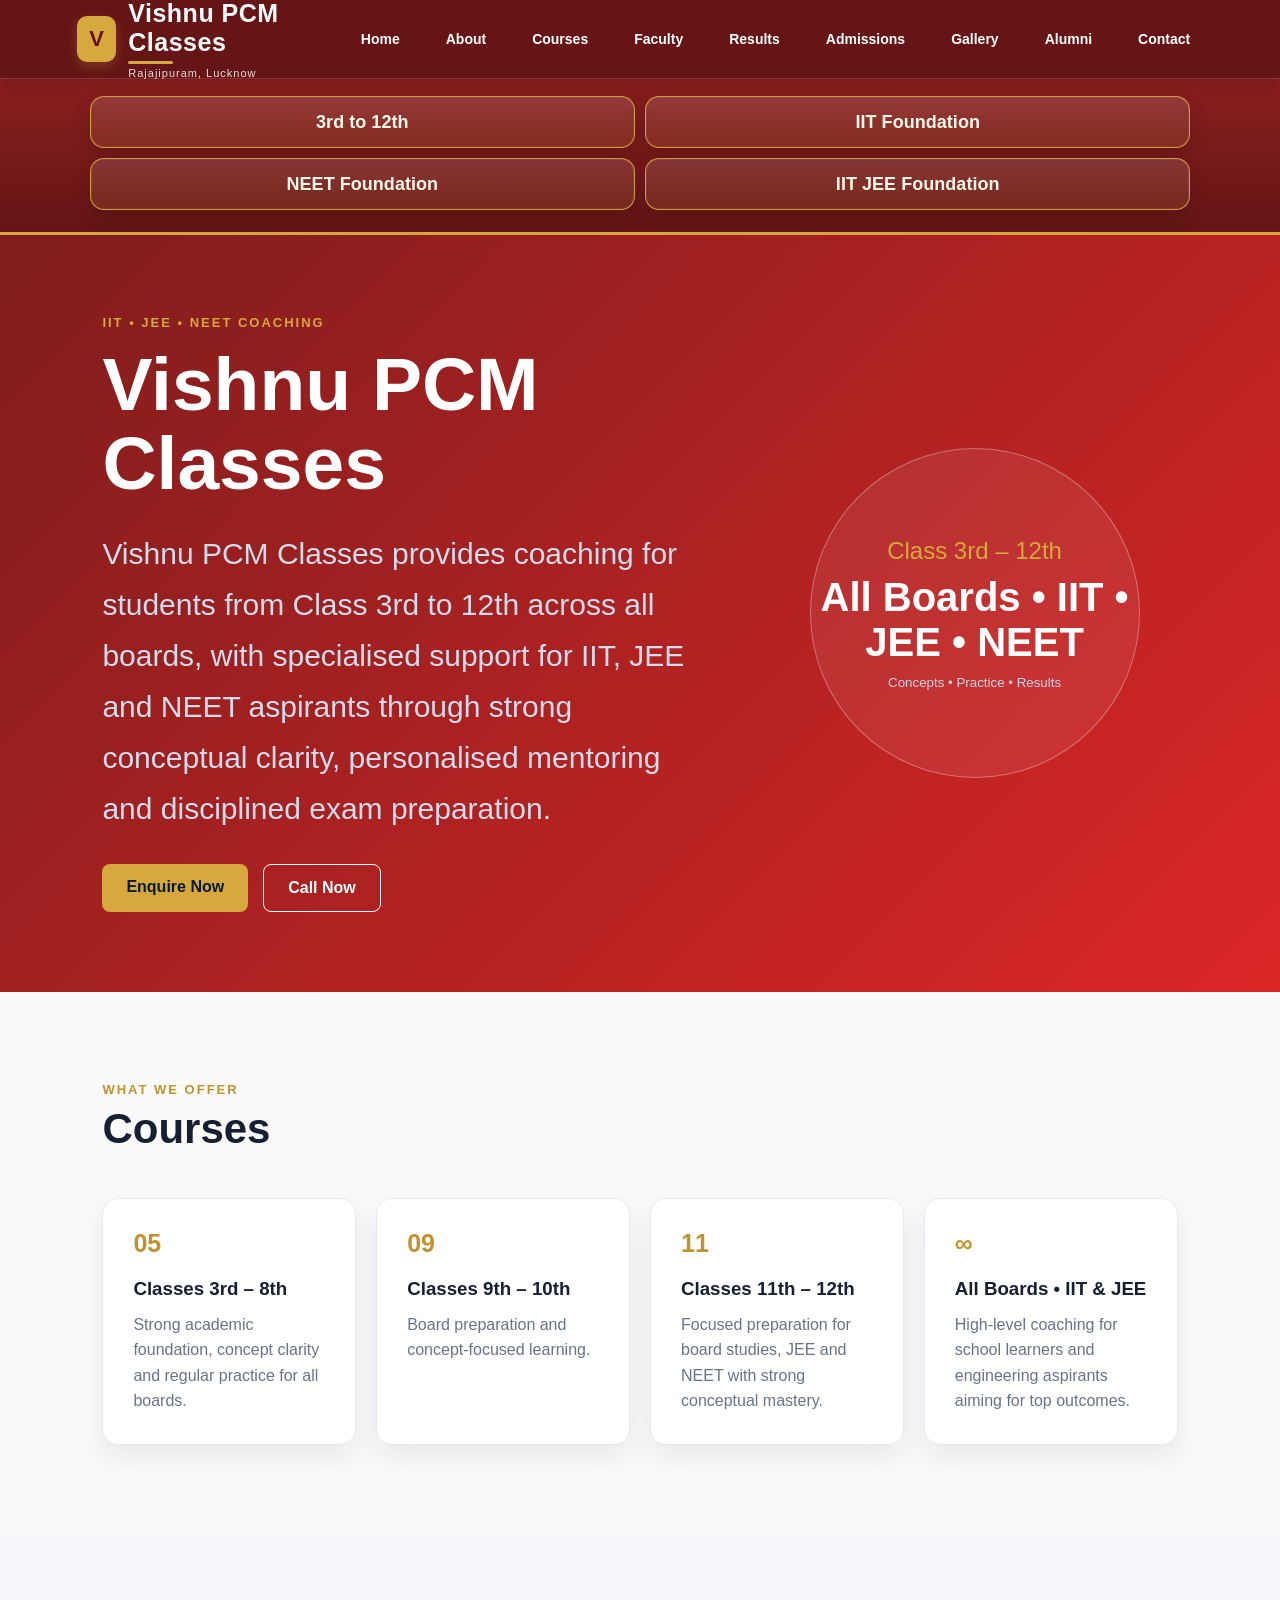
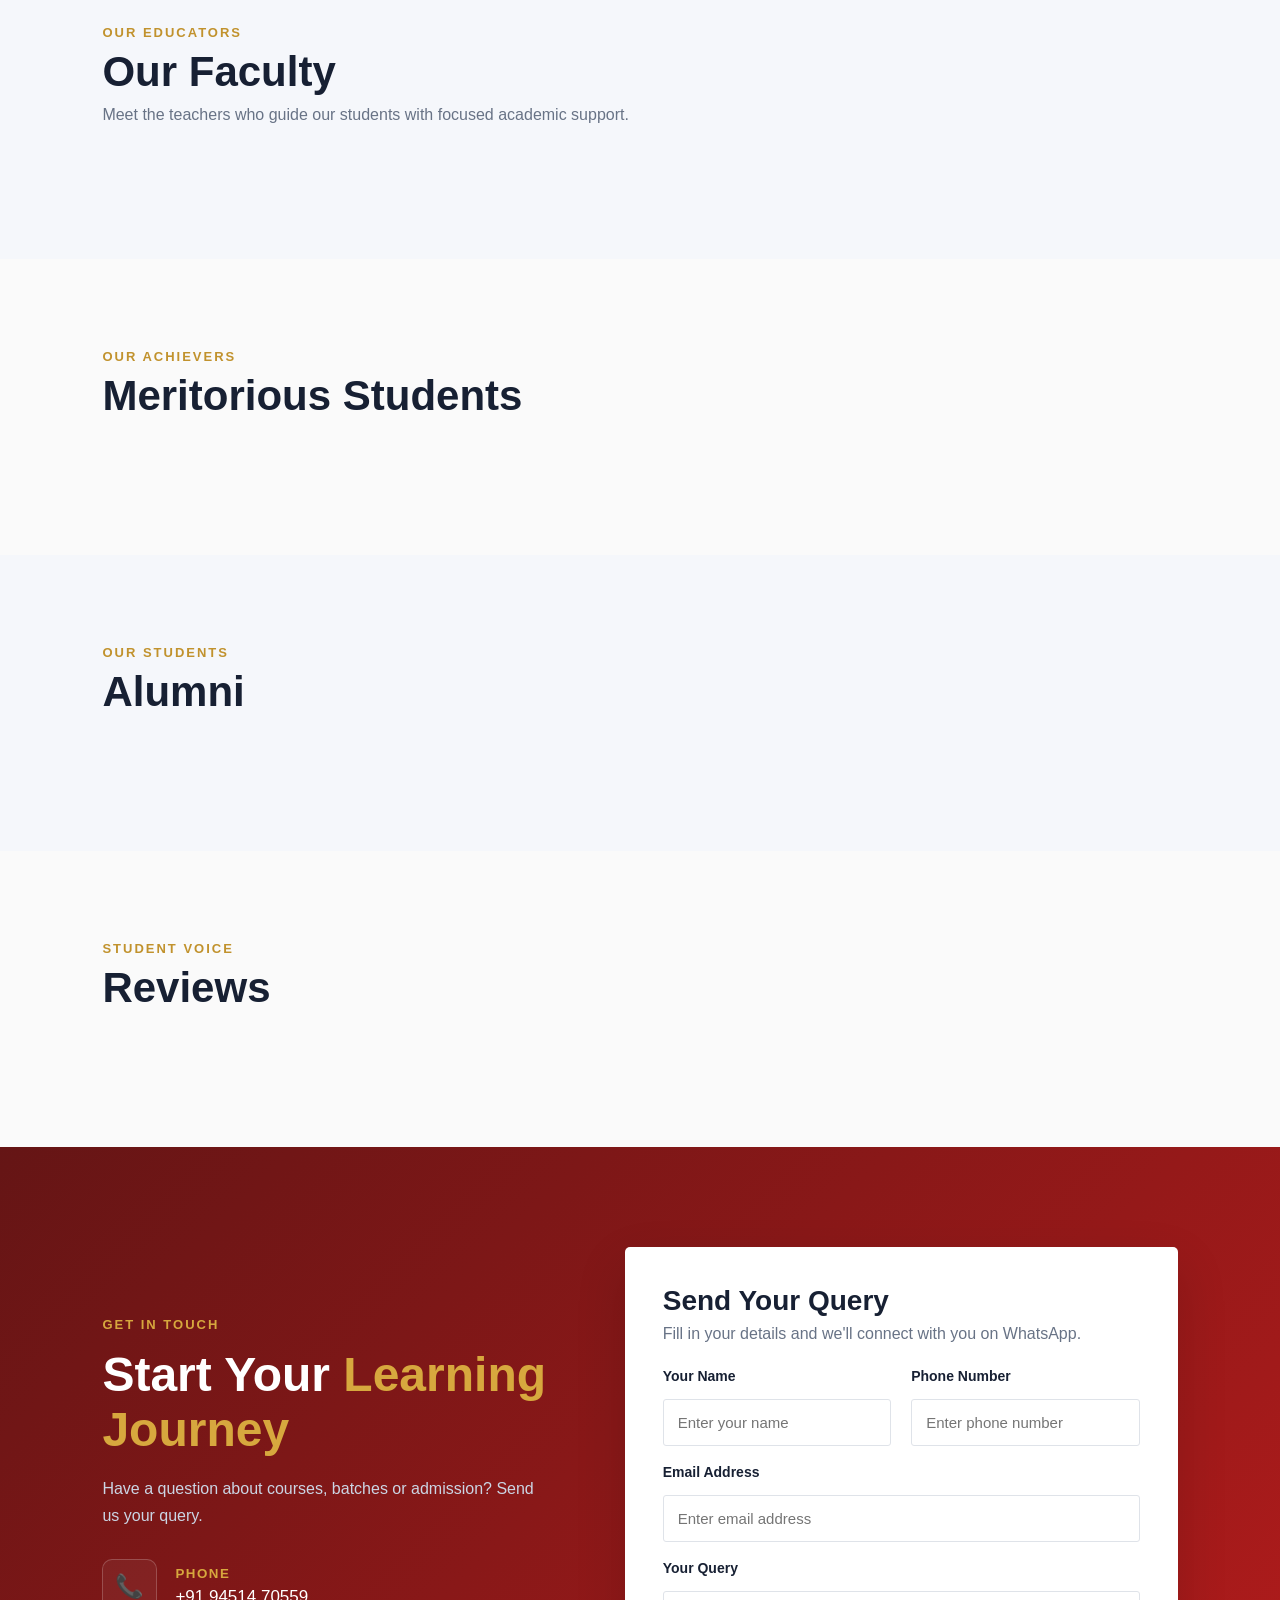
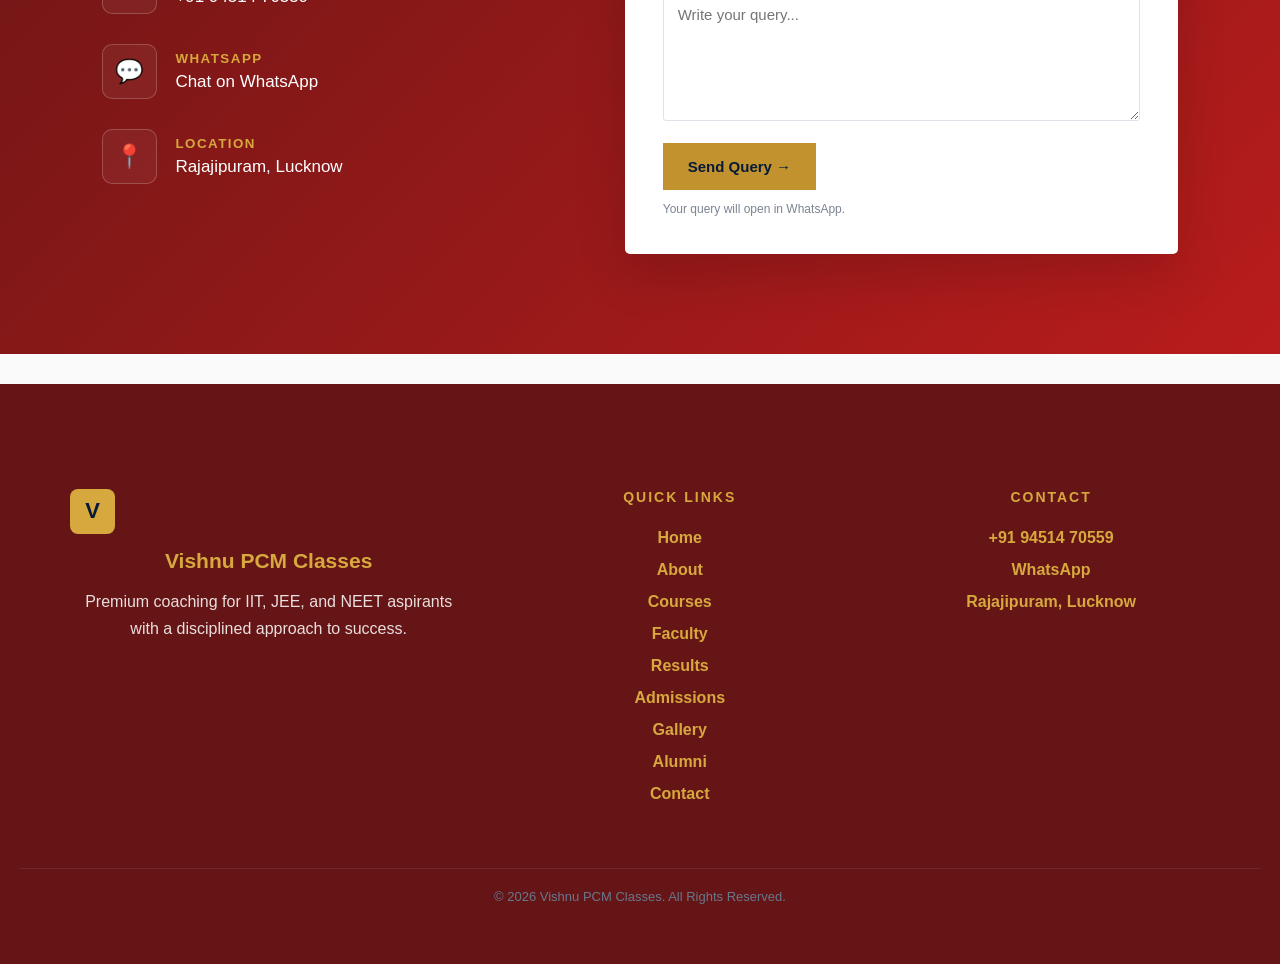
==== index.html @ 811a684f "banner addition" ====
<!DOCTYPE html>
<html lang="en">

<head>

    <meta
        name="google-site-verification"
        content="hUzr0kdokKhBZTKZineCiFDHk847kiMpX3e9d4wVhzk"
    >

    <meta charset="UTF-8">

    <meta
        name="viewport"
        content="width=device-width, initial-scale=1.0"
    >

    <title>
        Vishnu PCM Classes | IIT JEE & NEET Coaching in Rajajipuram, Lucknow
    </title>

    <meta
        name="description"
        content="Vishnu PCM Classes provides expert IIT JEE and NEET coaching in Rajajipuram, Lucknow with focused guidance for Class 11th and 12th students and competitive exam aspirants."
    >

    <meta
        name="keywords"
        content="Vishnu PCM Classes, IIT JEE coaching Lucknow, NEET coaching Rajajipuram, JEE preparation in Lucknow, NEET coaching in Rajajipuram, PCM coaching Lucknow, competitive exam coaching, Class 11 12 coaching"
    >

    <meta
        name="author"
        content="Vishnu PCM Classes"
    >

    <meta
        name="robots"
        content="index, follow"
    >

    <link
        rel="canonical"
        href="https://vishnupcmwebsite.vercel.app/"
    >

    <meta
        property="og:title"
        content="Vishnu PCM Classes | Best Coaching in Rajajipuram"
    >

    <meta
        property="og:description"
        content="Focused IIT JEE and NEET coaching with concept-based learning in Rajajipuram, Lucknow."
    >

    <meta
        property="og:type"
        content="website"
    >

    <meta
        property="og:url"
        content="https://vishnupcmwebsite.vercel.app/"
    >

    <meta
        property="og:site_name"
        content="Vishnu PCM Classes"
    >

    <!-- HOME CSS -->
    <link
        rel="stylesheet"
        href="style.css"
    >

    <!-- COMMON PAGES CSS -->
    <link
        rel="stylesheet"
        href="pages.css"
    >


    <!-- =========================
         SEO STRUCTURED DATA
    ========================== -->

    <script type="application/ld+json">

    {
        "@context": "https://schema.org",
        "@type": "EducationalOrganization",

        "name": "Vishnu PCM Classes",

        "url": "https://vishnupcmwebsite.vercel.app/",

        "telephone": "+91 94514 70559",

        "description": "Vishnu PCM Classes provides expert IIT JEE and NEET coaching in Rajajipuram, Lucknow with strong academic guidance for competitive exam aspirants.",

        "address": {
            "@type": "PostalAddress",
            "addressLocality": "Rajajipuram",
            "addressRegion": "Uttar Pradesh",
            "addressCountry": "IN"
        },

        "areaServed": {
            "@type": "City",
            "name": "Lucknow"
        }
    }

    </script>

</head>


<body>


<!-- ==================================================
     HEADER
================================================== -->

<header class="site-header no-nav-animation">


    <!-- LOGO / BRAND -->

    <a
        href="index.html"
        class="brand"
    >

        <div class="brand-icon">
            V
        </div>


        <div>

            <strong>
                Vishnu PCM Classes
            </strong>

            <small>
                Rajajipuram, Lucknow
            </small>

        </div>

    </a>


    <!-- MOBILE MENU -->

    <button
        class="menu-btn"
        id="menuToggle"
        type="button"
        aria-label="Open menu"
    >
        ☰
    </button>


    <!-- NAVIGATION -->

    <nav id="mainNav">

        <a href="index.html">
            Home
        </a>

        <a href="about.html">
            About
        </a>

        <a href="courses.html">
            Courses
        </a>

        <a href="faculty.html">
            Faculty
        </a>

        <a href="results.html">
            Results
        </a>

        <a href="admissions.html">
            Admissions
        </a>

        <a href="gallery.html">
            Gallery
        </a>

        <a href="alumni.html">
            Alumni
        </a>

        <a href="contact.html">
            Contact
        </a>

    </nav>

</header>


<div class="course-strip" aria-label="Course categories">

    <div class="course-strip-inner">

        <a href="contact.html" style="font-size: 18px;">3rd to 12th</a>
        <a href="contact.html" style="font-size: 18px;">IIT Foundation</a>
        <a href="contact.html" style="font-size: 18px;">NEET Foundation</a>
        <a href="contact.html" style="font-size: 18px;">IIT JEE Foundation</a>

    </div>

</div>


<!-- ==================================================
     HERO
================================================== -->

<section
    id="home"
    class="hero"
>


    <div>


        <p class="eyebrow">
            IIT • JEE • NEET COACHING
        </p>


        <h1>

            Vishnu PCM Classes

        </h1>


        <p
            class="hero-text"
            style="font-size: 30px;"
        >

            Vishnu PCM Classes provides
            coaching for students from Class
            3rd to 12th across all boards,
            with specialised support for IIT,
            JEE and NEET aspirants through
            strong conceptual clarity,
            personalised mentoring and
            disciplined exam preparation.

        </p>


        <div class="hero-buttons">


            <a
                href="#contact"
                class="btn primary"
            >
                Enquire Now
            </a>


            <a
                href="tel:+919451470559"
                class="btn secondary"
            >
                Call Now
            </a>


        </div>


    </div>


    <!-- HERO CARD -->

    <div class="hero-card">

        <div class="hero-card-inner">

            <span>
                Class 3rd – 12th
            </span>

            <strong>
                All Boards • IIT • JEE • NEET
            </strong>

            <small>
                Concepts • Practice • Results
            </small>

        </div>

    </div>


</section>



<!-- ==================================================
     COURSES
================================================== -->

<section
    id="courses"
    class="section"
>


    <div class="section-title">


        <p>
            WHAT WE OFFER
        </p>


        <h2>
            Courses
        </h2>


    </div>


    <div class="course-grid">


        <!-- COURSE 1 -->

        <div class="course-card">


            <span>
                05
            </span>


            <h3>
                Classes 3rd – 8th
            </h3>


            <p>
                Strong academic foundation,
                concept clarity and regular
                practice for all boards.
            </p>


        </div>



        <!-- COURSE 2 -->

        <div class="course-card">


            <span>
                09
            </span>


            <h3>
                Classes 9th – 10th
            </h3>


            <p>
                Board preparation and
                concept-focused learning.
            </p>


        </div>



        <!-- COURSE 3 -->

        <div class="course-card">


            <span>
                11
            </span>


            <h3>
                Classes 11th – 12th
            </h3>


            <p>
                Focused preparation for
                board studies, JEE and NEET
                with strong conceptual mastery.
            </p>


        </div>



        <!-- COURSE 4 -->

        <div class="course-card">


            <span>
                ∞
            </span>


            <h3>
                All Boards • IIT & JEE
            </h3>


            <p>
                High-level coaching for
                school learners and engineering
                aspirants aiming for top outcomes.
            </p>


        </div>


    </div>


</section>



<!-- ==================================================
     FACULTY
================================================== -->

<section
    id="faculty"
    class="section light"
>


    <div class="section-title">


        <p>
            OUR EDUCATORS
        </p>


        <h2>
            Our Faculty
        </h2>


        <p class="section-description">

            Meet the teachers who guide our students
            with focused academic support.

        </p>


    </div>


    <!-- Dynamic faculty data -->

    <div
        id="facultyGrid"
        class="faculty-grid"
    ></div>


</section>



<!-- ==================================================
     TOPPERS
================================================== -->

<section
    id="toppers"
    class="section"
>


    <div class="section-title">


        <p>
            OUR ACHIEVERS
        </p>


        <h2>
            Meritorious Students
        </h2>


    </div>


    <!-- Dynamic topper data -->

    <div
        id="toppersGrid"
        class="people-grid"
    ></div>


</section>



<!-- ==================================================
     ALUMNI
================================================== -->

<section
    id="alumni"
    class="section light"
>


    <div class="section-title">


        <p>
            OUR STUDENTS
        </p>


        <h2>
            Alumni
        </h2>


    </div>


    <!-- Dynamic alumni data -->

    <div
        id="alumniGrid"
        class="people-grid"
    ></div>


</section>



<!-- ==================================================
     REVIEWS
================================================== -->

<section
    id="reviews"
    class="section"
>


    <div class="section-title">


        <p>
            STUDENT VOICE
        </p>


        <h2>
            Reviews
        </h2>


    </div>


    <!-- Dynamic reviews -->

    <div
        id="reviewsGrid"
        class="review-grid"
    ></div>


</section>



<!-- ==================================================
     GET IN TOUCH
================================================== -->

<section
    id="contact"
    class="contact-section"
>


    <div class="contact-container">


        <!-- LEFT SIDE -->

        <div class="contact-info">


            <div class="contact-heading">


                <p class="eyebrow">
                    GET IN TOUCH
                </p>


                <h2>

                    Start Your

                    <span>
                        Learning Journey
                    </span>

                </h2>


                <p>

                    Have a question about courses,
                    batches or admission?
                    Send us your query.

                </p>


            </div>



            <!-- PHONE -->

            <div class="contact-item">


                <div class="contact-icon">
                    📞
                </div>


                <div>


                    <small>
                        PHONE
                    </small>


                    <a
                        href="tel:+919451470559"
                    >
                        +91 94514 70559
                    </a>


                </div>


            </div>



            <!-- WHATSAPP -->

            <div class="contact-item">


                <div class="contact-icon">
                    💬
                </div>


                <div>


                    <small>
                        WHATSAPP
                    </small>


                    <a
                        href="https://wa.me/919451470559"
                    >
                        Chat on WhatsApp
                    </a>


                </div>


            </div>



            <!-- LOCATION -->

            <div class="contact-item">


                <div class="contact-icon">
                    📍
                </div>


                <div>


                    <small>
                        LOCATION
                    </small>


                    <a
                        href="https://maps.app.goo.gl/oK54dmetifwijQR67?g_st=aw"
                    >
                        Rajajipuram, Lucknow
                    </a>


                </div>


            </div>


        </div>



        <!-- RIGHT SIDE -->

        <div class="query-box">


            <h3>
                Send Your Query
            </h3>


            <p>

                Fill in your details and
                we'll connect with you on WhatsApp.

            </p>


            <form
                id="queryForm"
            >


                <div class="form-row">


                    <!-- NAME -->

                    <div>


                        <label>
                            Your Name
                        </label>


                        <input
                            id="queryName"
                            type="text"
                            placeholder="Enter your name"
                            required
                        >


                    </div>



                    <!-- PHONE -->

                    <div>


                        <label>
                            Phone Number
                        </label>


                        <input
                            id="queryPhone"
                            type="tel"
                            placeholder="Enter phone number"
                            required
                        >


                    </div>


                </div>



                <!-- EMAIL -->

                <label>
                    Email Address
                </label>


                <input
                    id="queryEmail"
                    type="email"
                    placeholder="Enter email address"
                >



                <!-- QUERY -->

                <label>
                    Your Query
                </label>


                <textarea
                    id="queryMessage"
                    placeholder="Write your query..."
                    required
                ></textarea>



                <!-- SUBMIT -->

                <button
                    type="submit"
                    class="send-query"
                >

                    Send Query →

                </button>


                <small class="form-note">

                    Your query will open in WhatsApp.

                </small>


            </form>


        </div>


    </div>


</section>



<!-- ==================================================
     FOOTER
================================================== -->

<footer class="site-footer">


    <div class="footer-grid">


        <!-- FOOTER BRAND -->

        <div class="footer-brand">


            <div class="footer-logo">
                V
            </div>


            <h3>
                Vishnu PCM Classes
            </h3>


            <p>

                Premium coaching for IIT, JEE,
                and NEET aspirants with a
                disciplined approach to success.

            </p>


        </div>



        <!-- QUICK LINKS -->

        <div class="footer-links">


            <h4>
                QUICK LINKS
            </h4>


            <a href="index.html">
                Home
            </a>


            <a href="about.html">
                About
            </a>


            <a href="courses.html">
                Courses
            </a>


            <a href="faculty.html">
                Faculty
            </a>


            <a href="results.html">
                Results
            </a>


            <a href="admissions.html">
                Admissions
            </a>


            <a href="gallery.html">
                Gallery
            </a>


            <a href="alumni.html">
                Alumni
            </a>


            <a href="contact.html">
                Contact
            </a>


        </div>



        <!-- CONTACT -->

        <div class="footer-contact">


            <h4>
                CONTACT
            </h4>


            <a
                href="tel:+919451470559"
            >
                +91 94514 70559
            </a>


            <a
                href="https://wa.me/919451470559"
            >
                WhatsApp
            </a>


            <a
                href="https://maps.app.goo.gl/oK54dmetifwijQR67?g_st=aw"
            >
                Rajajipuram, Lucknow
            </a>


        </div>


    </div>



    <!-- FOOTER BOTTOM -->

    <div class="footer-bottom">

        © 2026 Vishnu PCM Classes.
        All Rights Reserved.

    </div>


</footer>



<!-- ==================================================
     MAIN JAVASCRIPT
================================================== -->

<script src="script.js"></script>



<!-- ==================================================
     MOBILE MENU
================================================== -->

<script>

    const menuToggle =
        document.getElementById("menuToggle");

    const mainNav =
        document.getElementById("mainNav");

    const siteHeader =
        document.querySelector(".site-header");


    if (menuToggle && mainNav && siteHeader) {

        const setMenuState = function (isOpen) {
            mainNav.classList.toggle("open", isOpen);
            mainNav.classList.toggle("active", isOpen);
            siteHeader.classList.toggle("mobile-open", isOpen);
            menuToggle.setAttribute("aria-expanded", String(isOpen));
            menuToggle.setAttribute("aria-label", isOpen ? "Close menu" : "Open menu");
        };

        menuToggle.onclick = function (event) {
            event.preventDefault();
            event.stopPropagation();
            setMenuState(!mainNav.classList.contains("open"));
        };

        document.addEventListener("click", function (event) {
            if (event.target && !siteHeader.contains(event.target)) {
                setMenuState(false);
            }
        });

        mainNav
            .querySelectorAll("a")
            .forEach(function (link) {

                link.onclick = function () {
                    setMenuState(false);
                };

            });

    }

</script>


</body>

</html>
---- style.css ----
* {
    margin: 0;
    padding: 0;
    box-sizing: border-box;
}


html {
    scroll-behavior: smooth;
}


body {
    font-family: Arial, sans-serif;
    color: #172033;
    background: #ffffff;
}


@keyframes rise-in {

    from {
        opacity: 0;
        transform: translateY(24px);
    }

    to {
        opacity: 1;
        transform: translateY(0);
    }

}


@keyframes drop-in {

    from {
        opacity: 0;
        transform: translateY(-18px);
    }

    to {
        opacity: 1;
        transform: translateY(0);
    }

}


.reveal-on-scroll {

    opacity: 0;

    transition:
        opacity .7s ease,
        transform .7s cubic-bezier(.22, 1, .36, 1);

}


.reveal-on-scroll.fade-in {

    transform: translateY(18px);

}


.reveal-on-scroll.slide-in {

    transform: translateX(-34px);

}


.reveal-on-scroll.is-visible {

    opacity: 1;
    transform: translate(0);

}


header {

    animation: drop-in .7s ease both;

}

.site-header.no-nav-animation {

    animation: none;

}

.site-header.no-nav-animation nav a {

    transition: none !important;

}


.hero-content,
.hero-card,
.section-title,
.contact-container,
.footer-grid {

    animation: rise-in .8s cubic-bezier(.22, 1, .36, 1) both;

}


.hero-card {

    animation-delay: .18s;

}


.course-card,
.faculty-card,
.person-card,
.review-card {

    transition:
        opacity .7s ease,
        transform .3s ease,
        box-shadow .3s ease;

}


.course-card {

    border: 1px solid rgba(215, 168, 62, 0.22);

    background: linear-gradient(180deg, rgba(255, 255, 255, 0.05), rgba(215, 168, 62, 0.06));

    box-shadow: 0 12px 28px rgba(17, 24, 39, 0.08);

}


.course-card:hover {

    transform: translateY(-8px);
    box-shadow: 0 18px 34px rgba(17, 24, 39, 0.12);
    border-color: rgba(215, 168, 62, 0.7);

}


.person-card:hover,
.review-card:hover {

    transform: translateY(-6px);
    box-shadow: 0 15px 35px rgba(0,0,0,.09);

}


@media (prefers-reduced-motion: reduce) {

    *,
    *::before,
    *::after {
        animation-duration: .01ms !important;
        animation-iteration-count: 1 !important;
        transition-duration: .01ms !important;
    }

    .reveal-on-scroll {
        opacity: 1;
        transform: none;
    }

}


a {
    text-decoration: none;
    color: inherit;
}


/* =====================================
   HEADER
===================================== */

header {

    height: 78px;

    padding: 0 7%;

    display: flex;

    align-items: center;

    justify-content: space-between;

    background: #651515;

    color: white;

    position: sticky;

    top: 0;

    z-index: 100;

}


.course-strip {

    background: linear-gradient(180deg, #8a1f1f 0%, #651515 100%);

    padding: 18px 7% 22px;

    border-bottom: 3px solid #d7a83e;

    box-shadow: inset 0 1px 0 rgba(255, 255, 255, 0.12);

}


.course-strip-inner {

    max-width: 1360px;

    margin: 0 auto;

    display: grid;

    grid-template-columns: repeat(2, minmax(130px, 1fr));

    gap: 10px;

    align-items: center;

}


.course-strip-inner a {

    display: inline-flex;
    align-items: center;
    justify-content: center;
    min-height: 52px;
    background: linear-gradient(180deg, rgba(255,255,255,0.12), rgba(215,168,62,0.12));
    color: #fff8ea;
    border: 1px solid rgba(215, 168, 62, 0.9);
    border-radius: 14px;
    padding: 8px 10px;
    font-weight: 800;
    font-size: 11px;
    letter-spacing: 0.04px;
    box-shadow: 0 8px 20px rgba(0, 0, 0, 0.14), inset 0 0 0 1px rgba(255,255,255,0.07);
    transition: transform .2s ease, box-shadow .2s ease, border-color .2s ease;
    cursor: pointer;
    text-align: center;
    white-space: nowrap;

}


.course-strip-inner a:hover {

    transform: translateY(-2px);
    box-shadow: 0 12px 24px rgba(0, 0, 0, 0.18);
    border-color: #f5d77b;

}


.logo {

    display: flex;

    align-items: center;

    gap: 12px;

}


.logo > span {

    width: 45px;

    height: 45px;

    display: flex;

    align-items: center;

    justify-content: center;

    border-radius: 10px;

    background: #d7a83e;

    color: #071a38;

    font-size: 22px;

    font-weight: bold;

}


.logo strong {

    display: block;

}


.logo small {

    color: #b9c6d8;

}


nav {

    display: flex;

    gap: 24px;

}


nav a {

    color: white;

    font-size: 14px;

}


nav a:hover {

    color: #d7a83e;

}


/* =====================================
   HERO
===================================== */

.hero {

    min-height: 650px;

    padding: 80px 8%;

    display: grid;

    grid-template-columns: 1.2fr .8fr;

    gap: 60px;

    align-items: center;

    background:
        linear-gradient(
            135deg,
            #7f1d1d,
            #dc2626
        );

    color: white;

}


.eyebrow {

    color: #d7a83e;

    font-weight: bold;

    letter-spacing: 2px;

    font-size: 13px;

    margin-bottom: 15px;

}


.hero h1 {

    font-size: clamp(
        42px,
        6vw,
        75px
    );

    line-height: 1.05;

    margin-bottom: 25px;

}


.hero-text {

    max-width: 600px;

    color: #d3dceb;

    font-size: clamp(20px, 2.2vw, 32px);

    line-height: 1.7;

}


.hero-buttons {

    display: flex;

    gap: 15px;

    margin-top: 30px;

}


.btn {

    padding: 14px 24px;

    border-radius: 8px;

    font-weight: bold;

}


.btn.primary {

    background: #d7a83e;

    color: #071a38;

}


.btn.secondary {

    border: 1px solid white;

    color: white;

}


.hero-card {

    display: flex;

    align-items: center;

    justify-content: center;

}


.hero-card-inner {

    width: 330px;

    height: 330px;

    border-radius: 50%;

    border: 1px solid
        rgba(255,255,255,.3);

    display: flex;

    flex-direction: column;

    align-items: center;

    justify-content: center;

    text-align: center;

    background:
        rgba(255,255,255,.07);

}


.hero-card-inner span {

    color: #d7a83e;

    font-size: 24px;

}


.hero-card-inner strong {

    font-size: 40px;

    margin: 10px 0;

}


.hero-card-inner small {

    color: #cbd5e4;

}


/* =====================================
   SECTIONS
===================================== */

.section {

    padding: 90px 8%;

}


.section.light {

    background: #f5f7fb;

}


.section-title {

    margin-bottom: 45px;

}


.section-title > p:first-child {

    color: #c1922d;

    letter-spacing: 2px;

    font-weight: bold;

    font-size: 13px;

}


.section-title h2 {

    font-size: 42px;

    margin-top: 8px;

}


.section-description {

    color: #687386;

    margin-top: 10px;

    font-size: 16px;

}


/* =====================================
   COURSES
===================================== */

.course-grid {

    display: grid;

    grid-template-columns:
        repeat(4, 1fr);

    gap: 20px;

}


.course-card {

    padding: 30px;

    border-radius: 16px;

    background: white;

    border: 1px solid #e7eaf0;

    transition: .3s;

}


.course-card:hover {

    transform: translateY(-7px);

    box-shadow:
        0 15px 35px
        rgba(0,0,0,.08);

}


.course-card span {

    color: #c1922d;

    font-weight: bold;

    font-size: 25px;

}


.course-card h3 {

    margin: 20px 0 12px;

}


.course-card p {

    color: #687386;

    line-height: 1.6;

}


/* =====================================
   FACULTY
===================================== */

.faculty-grid {

    display: grid;

    grid-template-columns:
        repeat(3, 1fr);

    gap: 25px;

}


.faculty-card {

    background: white;

    border-radius: 18px;

    overflow: hidden;

    border: 1px solid #e5e8ee;

    box-shadow:
        0 8px 30px
        rgba(0,0,0,.06);

    transition: .3s;

}


.faculty-card:hover {

    transform: translateY(-8px);

    box-shadow:
        0 18px 40px
        rgba(0,0,0,.10);

}


.faculty-photo {

    height: 300px;

    background:
        linear-gradient(
            135deg,
            #071a38,
            #173d70
        );

    display: flex;

    align-items: center;

    justify-content: center;

}


.faculty-photo img {

    width: 100%;

    height: 100%;

    object-fit: cover;

}


.faculty-placeholder {

    font-size: 80px;

}


.faculty-info {

    padding: 25px;

}


.faculty-subject {

    display: inline-block;

    padding: 6px 12px;

    border-radius: 20px;

    background: #f4e8c9;

    color: #9b7121;

    font-size: 12px;

    font-weight: bold;

    text-transform: uppercase;

    letter-spacing: .5px;

}


.faculty-info h3 {

    margin: 14px 0 10px;

    font-size: 23px;

}


.faculty-info p {

    color: #687386;

    line-height: 1.7;

}


.faculty-empty {

    background: white;

    padding: 40px;

    border-radius: 15px;

    text-align: center;

    color: #687386;

}


/* =====================================
   TOPPERS / ALUMNI
===================================== */

.people-grid {

    display: grid;

    grid-template-columns:
        repeat(3, 1fr);

    gap: 25px;

}


.person-card {

    background: white;

    border-radius: 18px;

    overflow: hidden;

    box-shadow:
        0 8px 30px
        rgba(0,0,0,.07);

}


.person-card img {

    width: 100%;

    height: 300px;

    object-fit: cover;

}


.person-info {

    padding: 25px;

}


.person-info .tag {

    color: #c1922d;

    font-size: 12px;

    font-weight: bold;

    text-transform: uppercase;

}


.person-info h3 {

    margin: 8px 0;

}


.person-info p {

    color: #687386;

    line-height: 1.6;

    margin-top: 8px;

}


/* =====================================
   REVIEWS
===================================== */

.review-grid {

    display: grid;

    grid-template-columns:
        repeat(3, 1fr);

    gap: 20px;

}


.review-card {

    padding: 30px;

    background: white;

    border-radius: 16px;

    box-shadow:
        0 7px 25px
        rgba(0,0,0,.06);

}


.stars {

    color: #d7a83e;

    margin-bottom: 15px;

    font-size: 20px;

}


.review-card p {

    color: #5d6878;

    line-height: 1.7;

    margin-bottom: 20px;

}


.reveal-on-scroll {

    transition:
        opacity .7s ease,
        transform .7s cubic-bezier(.22, 1, .36, 1),
        box-shadow .3s ease;

}


/* =====================================
   GET IN TOUCH
===================================== */

.contact-section {

    padding: 100px 8%;

    background:
        linear-gradient(
            135deg,
            #651515,
            #b91c1c
        );

    color: white;

}


.contact-container {

    max-width: 1200px;

    margin: auto;

    display: grid;

    grid-template-columns:
        .9fr 1.1fr;

    gap: 70px;

    align-items: center;

}


/* LEFT */

.contact-heading h2 {

    font-size: 48px;

    line-height: 1.15;

    margin-bottom: 18px;

}


.contact-heading h2 span {

    color: #d7a83e;

}


.contact-heading > p:last-child {

    color: #cbd5e4;

    line-height: 1.7;

    max-width: 500px;

}


.contact-item {

    display: flex;

    align-items: center;

    gap: 18px;

    margin-top: 30px;

}


.contact-icon {

    width: 55px;

    height: 55px;

    border: 1px solid
        rgba(255,255,255,.2);

    border-radius: 10px;

    display: flex;

    align-items: center;

    justify-content: center;

    font-size: 23px;

    background:
        rgba(255,255,255,.05);

}


.contact-item small {

    display: block;

    color: #d7a83e;

    font-weight: bold;

    letter-spacing: 1.5px;

    margin-bottom: 6px;

}


.contact-item a {

    font-size: 17px;

    color: white;

}


/* RIGHT FORM */

.query-box {

    background: white;

    color: #172033;

    padding: 38px;

    border-radius: 5px;

    box-shadow:
        0 20px 50px
        rgba(0,0,0,.15);

}


.query-box h3 {

    font-size: 28px;

    margin-bottom: 8px;

}


.query-box > p {

    color: #687386;

    margin-bottom: 25px;

}


.query-box label {

    display: block;

    font-weight: bold;

    font-size: 14px;

    margin-bottom: 8px;

}


.query-box input,
.query-box textarea {

    width: 100%;

    border: 1px solid #dfe3e9;

    padding: 14px;

    margin-bottom: 18px;

    border-radius: 3px;

    font-size: 15px;

    outline: none;

}


.query-box input:focus,
.query-box textarea:focus {

    border-color: #c1922d;

}


.query-box textarea {

    min-height: 130px;

    resize: vertical;

}


.form-row {

    display: grid;

    grid-template-columns:
        1fr 1fr;

    gap: 20px;

}


.send-query {

    border: none;

    padding: 15px 25px;

    background: #c1922d;

    color: #071a38;

    font-weight: bold;

    font-size: 15px;

    cursor: pointer;

    transition: .3s;

}


.send-query:hover {

    background: #d7a83e;

    transform: translateY(-2px);

}


.form-note {

    display: block;

    color: #7b8491;

    margin-top: 12px;

    font-size: 12px;

}


/* =====================================
   FOOTER
===================================== */

footer {

    background: #4a0f0f;

    color: white;

}


.footer-grid {

    max-width: 1200px;

    margin: auto;

    padding: 65px 30px;

    display: grid;

    grid-template-columns:
        1.5fr 1fr 1.2fr;

    gap: 80px;

}


.footer-logo {

    width: 45px;

    height: 45px;

    display: flex;

    align-items: center;

    justify-content: center;

    background: #d7a83e;

    color: #071a38;

    border-radius: 8px;

    font-weight: bold;

    font-size: 22px;

    margin-bottom: 15px;

}


.footer-brand h3 {

    color: #d7a83e;

    font-size: 21px;

    margin-bottom: 15px;

}


.footer-brand p {

    color: #8e9db3;

    line-height: 1.7;

    max-width: 400px;

}


.footer-links,
.footer-contact {

    display: flex;

    flex-direction: column;

    gap: 14px;

}


.footer-links h4,
.footer-contact h4 {

    color: #d7a83e;

    letter-spacing: 2px;

    font-size: 14px;

    margin-bottom: 10px;

}


.footer-links a,
.footer-contact a {

    color: #9eabc0;

    transition: .2s;

}


.footer-links a:hover,
.footer-contact a:hover {

    color: white;

}


.footer-bottom {

    border-top: 1px solid
        rgba(255,255,255,.08);

    text-align: center;

    padding: 20px;

    color: #68778e;

    font-size: 13px;

}


/* =====================================
   RESPONSIVE
===================================== */

@media(max-width: 1000px) {

    nav {

        gap: 12px;

    }


    .hero {

        grid-template-columns: 1fr;

        text-align: center;

    }


    .hero-text {

        margin: auto;

    }


    .hero-buttons {

        justify-content: center;

    }


    .course-grid {

        grid-template-columns:
            repeat(2, 1fr);

    }


    .faculty-grid,
    .people-grid,
    .review-grid {

        grid-template-columns:
            repeat(2, 1fr);

    }


    .contact-container {

        grid-template-columns: 1fr;

    }

}


@media(max-width: 700px) {

    header {

        padding: 0 5%;

    }


    nav {

        display: none;

    }


    .section {

        padding: 65px 6%;

    }


    .hero {

        padding: 65px 6%;

    }


    .course-grid,
    .faculty-grid,
    .people-grid,
    .review-grid {

        grid-template-columns: 1fr;

    }


    .form-row {

        grid-template-columns: 1fr;

        gap: 0;

    }


    .contact-section {

        padding: 65px 6%;

    }


    .contact-heading h2 {

        font-size: 38px;

    }


    .query-box {

        padding: 25px;

    }


    .footer-grid {

        grid-template-columns: 1fr;

        gap: 40px;

    }

}

/* =====================================
   MOBILE NAVIGATION + RESPONSIVE FIX
===================================== */

.mobile-menu-toggle {
    display: none;
    width: 44px;
    height: 44px;
    border: 1px solid rgba(255,255,255,.35);
    border-radius: 9px;
    background: transparent;
    cursor: pointer;
    padding: 9px;
    flex-direction: column;
    align-items: center;
    justify-content: center;
    gap: 5px;
}

.mobile-menu-toggle span {
    display: block;
    width: 23px;
    height: 2px;
    background: white;
    border-radius: 2px;
    transition: .25s ease;
}

@media (max-width: 700px) {

    header {
        min-height: 70px;
        height: auto;
        padding: 10px 5%;
        position: sticky;
    }

    .logo {
        min-width: 0;
        gap: 9px;
    }

    .logo > span {
        width: 42px;
        height: 42px;
        flex: 0 0 42px;
        font-size: 20px;
        border-radius: 9px;
    }

    .logo strong {
        font-size: 20px !important;
        line-height: 1.15;
        white-space: nowrap;
    }

    .logo small {
        display: block;
        font-size: 12px !important;
        line-height: 1.2;
        margin-top: 2px;
    }

    .mobile-menu-toggle {
        display: flex;
        flex: 0 0 44px;
    }

    header nav {
        display: none;
        position: absolute;
        top: 100%;
        left: 0;
        right: 0;
        width: 100%;
        padding: 10px 5%;
        flex-direction: column;
        gap: 0;
        background: #651515;
        border-top: 1px solid rgba(255,255,255,.12);
        box-shadow: 0 12px 25px rgba(0,0,0,.18);
    }

    header.mobile-open nav {
        display: flex;
    }

    header nav a {
        display: block;
        width: 100%;
        padding: 13px 5px;
        font-size: 15px;
        border-bottom: 1px solid rgba(255,255,255,.08);
    }

    header nav a:last-child {
        border-bottom: none;
    }

    header.mobile-open .mobile-menu-toggle span:nth-child(1) {
        transform: translateY(7px) rotate(45deg);
    }

    header.mobile-open .mobile-menu-toggle span:nth-child(2) {
        opacity: 0;
    }

    header.mobile-open .mobile-menu-toggle span:nth-child(3) {
        transform: translateY(-7px) rotate(-45deg);
    }

    .hero {
        min-height: auto;
        padding: 55px 6% 65px;
        gap: 40px;
    }

    .eyebrow {
        font-size: 11px;
        letter-spacing: 1.3px;
        line-height: 1.5;
    }

    .hero h1 {
        font-size: clamp(36px, 10vw, 48px);
        line-height: 1.08;
        margin-bottom: 20px;
    }

    .hero-text {
        font-size: 20px !important;
        line-height: 1.65;
        max-width: 100%;
    }

    .hero-buttons {
        flex-wrap: wrap;
        margin-top: 25px;
    }

    .btn {
        padding: 13px 20px;
    }

    .hero-card-inner {
        width: 250px;
        height: 250px;
    }

    .hero-card-inner span {
        font-size: 20px;
    }

    .hero-card-inner strong {
        font-size: 30px;
    }

    .section-title h2 {
        font-size: 34px;
    }

}

@media (max-width: 380px) {

    .logo strong {
        font-size: 18px !important;
    }

    .logo small {
        font-size: 11px !important;
    }

    .hero h1 {
        font-size: 34px;
    }

    .hero-text {
        font-size: 19px !important;
    }

}


/* =========================================================
   INNER PAGES CSS
   ========================================================= */

* {
    box-sizing: border-box;
}

html {
    scroll-behavior: smooth;
}

body {
    margin: 0;
    font-family: Arial, Helvetica, sans-serif;
    color: #172033;
    background: #fafafa;
}

/* =========================
   HEADER
========================= */

.site-header {
    min-height: 78px;
    padding: 0 6%;
    display: flex;
    align-items: center;
    justify-content: space-between;
    background: #651515;
    color: white;
    position: sticky;
    top: 0;
    z-index: 1000;
    box-shadow: 0 4px 18px rgba(0, 0, 0, 0.18);
}

.brand {
    display: flex;
    gap: 12px;
    align-items: center;
    text-decoration: none;
    color: white;
}

.brand-icon {
    width: 46px;
    height: 46px;
    border-radius: 10px;
    background: #d7a83e;
    color: #651515;
    display: grid;
    place-items: center;
    font-weight: 800;
    font-size: 22px;
    box-shadow: 0 4px 12px rgba(215, 168, 62, 0.25);
}

.brand strong {
    display: block;
    font-size: 25px;
    font-weight: 800;
    letter-spacing: 0.5px;
    color: #ffffff;
}

.brand strong::after {
    content: "";
    display: block;
    width: 45px;
    height: 3px;
    background: #d7a83e;
    margin-top: 4px;
    border-radius: 5px;
}

.brand small {
    display: block;
    color: #f0dddd;
    font-size: 11px;
    margin-top: 3px;
    letter-spacing: 1px;
}

/* =========================
   NAVIGATION
========================= */

.site-header nav {
    display: flex;
    align-items: center;
    gap: 8px;
}

.site-header nav a {
    color: #ffffff;
    font-size: 14px;
    font-weight: 600;
    text-decoration: none;
    padding: 10px 13px;
    border-radius: 7px;
    transition: 0.3s ease;
}

.site-header nav.open,
.site-header nav.active {
    display: flex;
}

.site-header nav a:hover {
    background: rgba(215, 168, 62, 0.18);
    color: #d7a83e;
    transform: translateY(-1px);
}

.menu-btn {
    display: none;
    background: transparent;
    border: 1px solid rgba(255, 255, 255, 0.7);
    color: #fff;
    border-radius: 8px;
    font-size: 23px;
    padding: 5px 10px;
    cursor: pointer;
}

/* =========================
   PAGE HERO
========================= */

.page-hero {
    position: relative;
    overflow: hidden;
    background:
        linear-gradient(
            135deg,
            #651515 0%,
            #8d1717 45%,
            #c61d1d 100%
        );
    color: #fff;
    text-align: center;
    padding: 90px 6%;
}

.page-hero::before {
    content: "";
    position: absolute;
    width: 280px;
    height: 280px;
    border: 1px solid rgba(215, 168, 62, 0.22);
    border-radius: 50%;
    top: -130px;
    left: -100px;
}

.page-hero::after {
    content: "";
    position: absolute;
    width: 350px;
    height: 350px;
    border: 1px solid rgba(215, 168, 62, 0.18);
    border-radius: 50%;
    bottom: -200px;
    right: -120px;
}

.page-hero p {
    position: relative;
    z-index: 1;
    color: #d7a83e;
    letter-spacing: 3px;
    font-size: 14px;
    font-weight: 800;
    text-transform: uppercase;
    margin-bottom: 12px;
}

.page-hero h1 {
    position: relative;
    z-index: 1;
    font-size: 52px;
    margin: 10px 0 15px;
    font-weight: 800;
    letter-spacing: 0.5px;
    text-shadow: 0 3px 15px rgba(0, 0, 0, 0.25);
}

.page-hero span {
    position: relative;
    z-index: 1;
    font-size: 18px;
    color: #f8eeee;
}

/* =========================
   MAIN SECTION
========================= */

.page-section {
    padding: 75px 7%;
    max-width: 1300px;
    margin: auto;
}

.page-section > h2 {
    color: #651515;
    font-size: 34px;
    text-align: center;
    margin: 0 0 40px;
}

.page-section > h2::after {
    content: "";
    display: block;
    width: 55px;
    height: 4px;
    background: #d7a83e;
    margin: 12px auto 0;
    border-radius: 5px;
}

/* =========================
   TWO COLUMN
========================= */

.two-col {
    display: grid;
    grid-template-columns: 1.4fr 1fr;
    gap: 45px;
    align-items: center;
}

.two-col h2 {
    font-size: 36px;
    color: #651515;
    margin-top: 0;
}

.two-col p {
    line-height: 1.8;
    color: #687386;
    font-size: 16px;
}

/* =========================
   CARDS
========================= */

.page-grid {
    display: grid;
    grid-template-columns: repeat(3, 1fr);
    gap: 28px;
}

.info-card,
.faculty-page-card {
    background: #ffffff;
    border: 1px solid #eadede;
    border-radius: 18px;
    padding: 28px;
    box-shadow: 0 8px 30px rgba(101, 21, 21, 0.07);
    transition: transform 0.3s ease, box-shadow 0.3s ease;
}

.info-card:hover,
.faculty-page-card:hover {
    transform: translateY(-7px);
    box-shadow: 0 16px 35px rgba(101, 21, 21, 0.13);
}

.info-card h3,
.faculty-page-card h3 {
    color: #651515;
}

.number {
    font-size: 32px;
    color: #c1922d;
    font-weight: 800;
}

/* =========================
   FACULTY CARDS
========================= */

.faculty-page-card {
    padding: 0;
    overflow: hidden;
}

.faculty-page-card img,
.faculty-placeholder {
    width: 100%;
    height: 285px;
    object-fit: cover;
}

.faculty-page-card img {
    display: block;
    transition: transform 0.5s ease;
}

.faculty-page-card:hover img {
    transform: scale(1.04);
}

.faculty-placeholder {
    display: grid;
    place-items: center;
    background: linear-gradient(135deg, #651515, #9d1919);
    color: #d7a83e;
    font-size: 60px;
    font-weight: 800;
}

.faculty-page-card > div:last-child {
    padding: 25px;
}

.faculty-page-card h3 {
    font-size: 22px;
    margin: 0 0 8px;
}

.faculty-page-card span {
    color: #c1922d;
    font-weight: 800;
    font-size: 14px;
}

.faculty-page-card p {
    color: #687386;
    line-height: 1.7;
    margin-bottom: 0;
}

/* =========================
   GALLERY
========================= */

.gallery-grid {
    display: grid;
    grid-template-columns: repeat(4, 1fr);
    gap: 20px;
}

.gallery-box {
    height: 180px;
    background: #fff;
    border: 1px solid #eadede;
    border-radius: 15px;
    display: grid;
    place-items: center;
    font-weight: bold;
    color: #651515;
    box-shadow: 0 7px 20px rgba(101, 21, 21, 0.06);
}

/* =========================
   BUTTONS
========================= */

.gold-btn,
.outline-btn {
    display: inline-block;
    padding: 13px 23px;
    border-radius: 8px;
    margin-top: 10px;
    font-weight: 800;
    text-decoration: none;
    transition: 0.3s ease;
}

.gold-btn {
    background: #d7a83e;
    color: #651515;
    border: 1px solid #d7a83e;
}

.gold-btn:hover {
    background: #651515;
    color: #d7a83e;
    transform: translateY(-2px);
}

.outline-btn {
    border: 1px solid #651515;
    color: #651515;
    background: #fff;
}

.outline-btn:hover {
    background: #651515;
    color: #fff;
}

/* =========================
   FORMS
========================= */

input,
textarea {
    width: 100%;
    padding: 14px;
    margin: 7px 0;
    border: 1px solid #ddd;
    border-radius: 8px;
    font: inherit;
    outline: none;
    transition: 0.3s ease;
}

input:focus,
textarea:focus {
    border-color: #651515;
    box-shadow: 0 0 0 3px rgba(101, 21, 21, 0.08);
}

textarea {
    min-height: 130px;
    resize: vertical;
}

/* =========================
   FOOTER
========================= */

.site-footer {
    background: #651515;
    color: #fff;
    text-align: center;
    padding: 40px 20px;
    margin-top: 30px;
}

.site-footer p {
    margin: 8px 0;
    color: #eadede;
}

.site-footer a {
    color: #d7a83e;
    text-decoration: none;
    font-weight: 700;
}

/* =========================
   MOBILE
========================= */

@media (max-width: 900px) {

    .site-header {
        min-height: 70px;
        padding: 10px 5%;
    }

    .brand strong {
        font-size: 20px;
    }

    .brand small {
        font-size: 10px;
    }

    .brand-icon {
        width: 42px;
        height: 42px;
    }

    .menu-btn {
        display: block;
    }

    .site-header nav {
        display: none;
        position: absolute;
        top: 100%;
        left: 0;
        right: 0;
        background: #651515;
        padding: 8px 5%;
        flex-direction: column;
        gap: 0;
        box-shadow: 0 8px 20px rgba(0, 0, 0, 0.2);
    }

    .site-header nav.open,
    .site-header nav.active {
        display: flex;
    }

    .site-header nav a {
        width: 100%;
        padding: 13px 5px;
        border-bottom: 1px solid rgba(255, 255, 255, 0.12);
    }

    .page-hero {
        padding: 65px 6%;
    }

    .page-hero h1 {
        font-size: 40px;
    }

    .two-col,
    .page-grid {
        grid-template-columns: 1fr;
    }

    .gallery-grid {
        grid-template-columns: repeat(2, 1fr);
    }

    .page-section {
        padding: 60px 6%;
    }
}

@media (max-width: 500px) {

    .brand strong {
        font-size: 17px;
    }

    .brand small {
        font-size: 9px;
        letter-spacing: 0.5px;
    }

    .brand-icon {
        width: 38px;
        height: 38px;
        font-size: 18px;
    }

    .page-hero {
        padding: 55px 5%;
    }

    .page-hero p {
        font-size: 11px;
        letter-spacing: 2px;
    }

    .page-hero h1 {
        font-size: 32px;
        line-height: 1.2;
    }

    .page-hero span {
        font-size: 15px;
        line-height: 1.6;
    }

    .page-section {
        padding: 45px 5%;
    }

    .page-section > h2 {
        font-size: 28px;
    }

    .two-col h2 {
        font-size: 28px;
    }

    .gallery-grid {
        grid-template-columns: 1fr;
    }

    .faculty-page-card img,
    .faculty-placeholder {
        height: 250px;
    }
}
/* FACULTY IMAGE FIX */

.faculty-page-card img {
    width: 100% !important;
    height: 285px !important;
    object-fit: cover !important;
    border-radius: 0 !important;
    display: block;
}

.faculty-placeholder {
    width: 100% !important;
    height: 285px !important;
    border-radius: 0 !important;
    display: grid;
    place-items: center;
}
/* =====================================
   INNER PAGE COMMON STYLES
===================================== */

.page-hero {
    position: relative;
    overflow: hidden;
    background: linear-gradient(135deg, #7f1d1d, #dc2626);
    color: white;
    text-align: center;
    padding: 90px 8%;
}

.page-hero p {
    color: #d7a83e;
    font-weight: bold;
    letter-spacing: 2px;
    font-size: 13px;
    margin-bottom: 15px;
}

.page-hero h1 {
    font-size: 52px;
    line-height: 1.1;
    margin: 10px 0 15px;
}

.page-hero span {
    font-size: 18px;
    color: #f0dddd;
}

.about-content-grid {
    display: grid;
    grid-template-columns: 1.3fr .7fr;
    gap: 40px;
    align-items: start;
}

.about-text p {
    color: #687386;
    font-size: 17px;
    line-height: 1.8;
    margin-bottom: 20px;
}

.about-highlight {
    min-height: 100%;
}

.about-highlight ul {
    padding-left: 20px;
    margin-top: 20px;
}

.about-highlight li {
    color: #687386;
    margin-bottom: 13px;
    line-height: 1.5;
}


/* INNER PAGE MOBILE */

@media(max-width: 700px) {

    .page-hero {
        padding: 65px 6%;
    }

    .page-hero h1 {
        font-size: 40px;
    }

    .page-hero span {
        font-size: 16px;
        line-height: 1.6;
    }

    .about-content-grid {
        grid-template-columns: 1fr;
    }

}


@media(max-width: 500px) {

    .page-hero {
        padding: 55px 5%;
    }

    .page-hero h1 {
        font-size: 32px;
    }

    .page-hero span {
        font-size: 15px;
    }

}
---- pages.css ----
* {
    box-sizing: border-box;
}

html {
    scroll-behavior: smooth;
}

body {
    margin: 0;
    font-family: Arial, Helvetica, sans-serif;
    color: #172033;
    background: #fafafa;
}

/* =========================
   HEADER
========================= */

.site-header {
    min-height: 78px;
    padding: 0 6%;
    display: flex;
    align-items: center;
    justify-content: space-between;
    background: #651515;
    color: white;
    position: sticky;
    top: 0;
    z-index: 1000;
    box-shadow: 0 4px 18px rgba(0, 0, 0, 0.18);
}

.brand {
    display: flex;
    gap: 12px;
    align-items: center;
    text-decoration: none;
    color: white;
}

.brand-icon {
    width: 46px;
    height: 46px;
    border-radius: 10px;
    background: #d7a83e;
    color: #651515;
    display: grid;
    place-items: center;
    font-weight: 800;
    font-size: 22px;
    box-shadow: 0 4px 12px rgba(215, 168, 62, 0.25);
}

.brand strong {
    display: block;
    font-size: 25px;
    font-weight: 800;
    letter-spacing: 0.5px;
    color: #ffffff;
}

.brand strong::after {
    content: "";
    display: block;
    width: 45px;
    height: 3px;
    background: #d7a83e;
    margin-top: 4px;
    border-radius: 5px;
}

.brand small {
    display: block;
    color: #f0dddd;
    font-size: 11px;
    margin-top: 3px;
    letter-spacing: 1px;
}

/* =========================
   NAVIGATION
========================= */

.site-header nav {
    display: flex;
    align-items: center;
    gap: 8px;
}

.site-header nav a {
    color: #ffffff;
    font-size: 14px;
    font-weight: 600;
    text-decoration: none;
    padding: 10px 13px;
    border-radius: 7px;
    transition: 0.3s ease;
}

.site-header nav a:hover {
    background: rgba(215, 168, 62, 0.18);
    color: #d7a83e;
    transform: translateY(-1px);
}

.site-header.no-nav-animation nav a {
    transition: none;
}

.menu-btn {
    display: none;
    background: transparent;
    border: 1px solid rgba(255, 255, 255, 0.7);
    color: #fff;
    border-radius: 8px;
    font-size: 23px;
    padding: 5px 10px;
    cursor: pointer;
}

/* =========================
   PAGE HERO
========================= */

.page-hero {
    position: relative;
    overflow: hidden;
    background:
        linear-gradient(
            135deg,
            #651515 0%,
            #8d1717 45%,
            #c61d1d 100%
        );
    color: #fff;
    text-align: center;
    padding: 90px 6%;
}

.page-hero::before {
    content: "";
    position: absolute;
    width: 280px;
    height: 280px;
    border: 1px solid rgba(215, 168, 62, 0.22);
    border-radius: 50%;
    top: -130px;
    left: -100px;
}

.page-hero::after {
    content: "";
    position: absolute;
    width: 350px;
    height: 350px;
    border: 1px solid rgba(215, 168, 62, 0.18);
    border-radius: 50%;
    bottom: -200px;
    right: -120px;
}

.page-hero p {
    position: relative;
    z-index: 1;
    color: #d7a83e;
    letter-spacing: 3px;
    font-size: 14px;
    font-weight: 800;
    text-transform: uppercase;
    margin-bottom: 12px;
}

.page-hero h1 {
    position: relative;
    z-index: 1;
    font-size: 52px;
    margin: 10px 0 15px;
    font-weight: 800;
    letter-spacing: 0.5px;
    text-shadow: 0 3px 15px rgba(0, 0, 0, 0.25);
}

.page-hero span {
    position: relative;
    z-index: 1;
    font-size: 18px;
    color: #f8eeee;
}

/* =========================
   MAIN SECTION
========================= */

.page-section {
    padding: 75px 7%;
    max-width: 1300px;
    margin: auto;
}

.page-section > h2 {
    color: #651515;
    font-size: 34px;
    text-align: center;
    margin: 0 0 40px;
}

.page-section > h2::after {
    content: "";
    display: block;
    width: 55px;
    height: 4px;
    background: #d7a83e;
    margin: 12px auto 0;
    border-radius: 5px;
}

/* =========================
   TWO COLUMN
========================= */

.two-col {
    display: grid;
    grid-template-columns: 1.4fr 1fr;
    gap: 45px;
    align-items: center;
}

.two-col h2 {
    font-size: 36px;
    color: #651515;
    margin-top: 0;
}

.two-col p {
    line-height: 1.8;
    color: #687386;
    font-size: 16px;
}

/* =========================
   CARDS
========================= */

.page-grid {
    display: grid;
    grid-template-columns: repeat(3, 1fr);
    gap: 28px;
}

.info-card,
.faculty-page-card {
    background: #ffffff;
    border: 1px solid #eadede;
    border-radius: 18px;
    padding: 28px;
    box-shadow: 0 8px 30px rgba(101, 21, 21, 0.07);
    transition: transform 0.3s ease, box-shadow 0.3s ease;
}

.info-card:hover,
.faculty-page-card:hover {
    transform: translateY(-7px);
    box-shadow: 0 16px 35px rgba(101, 21, 21, 0.13);
}

.info-card h3,
.faculty-page-card h3 {
    color: #651515;
}

.number {
    font-size: 32px;
    color: #c1922d;
    font-weight: 800;
}

/* =========================
   FACULTY CARDS
========================= */

.faculty-page-card {
    padding: 0;
    overflow: hidden;
}

.faculty-page-card img,
.faculty-placeholder {
    width: 100%;
    height: 285px;
    object-fit: cover;
}

.faculty-page-card img {
    display: block;
    transition: transform 0.5s ease;
}

.faculty-page-card:hover img {
    transform: scale(1.04);
}

.faculty-placeholder {
    display: grid;
    place-items: center;
    background: linear-gradient(135deg, #651515, #9d1919);
    color: #d7a83e;
    font-size: 60px;
    font-weight: 800;
}

.faculty-page-card > div:last-child {
    padding: 25px;
}

.faculty-page-card h3 {
    font-size: 22px;
    margin: 0 0 8px;
}

.faculty-page-card span {
    color: #c1922d;
    font-weight: 800;
    font-size: 14px;
}

.faculty-page-card p {
    color: #687386;
    line-height: 1.7;
    margin-bottom: 0;
}

/* =========================
   GALLERY
========================= */

.gallery-grid {
    display: grid;
    grid-template-columns: repeat(4, 1fr);
    gap: 20px;
}

.gallery-box {
    height: 180px;
    background: #fff;
    border: 1px solid #eadede;
    border-radius: 15px;
    display: grid;
    place-items: center;
    font-weight: bold;
    color: #651515;
    box-shadow: 0 7px 20px rgba(101, 21, 21, 0.06);
}

/* =========================
   BUTTONS
========================= */

.gold-btn,
.outline-btn {
    display: inline-block;
    padding: 13px 23px;
    border-radius: 8px;
    margin-top: 10px;
    font-weight: 800;
    text-decoration: none;
    transition: 0.3s ease;
}

.gold-btn {
    background: #d7a83e;
    color: #651515;
    border: 1px solid #d7a83e;
}

.gold-btn:hover {
    background: #651515;
    color: #d7a83e;
    transform: translateY(-2px);
}

.outline-btn {
    border: 1px solid #651515;
    color: #651515;
    background: #fff;
}

.outline-btn:hover {
    background: #651515;
    color: #fff;
}

/* =========================
   FORMS
========================= */

input,
textarea {
    width: 100%;
    padding: 14px;
    margin: 7px 0;
    border: 1px solid #ddd;
    border-radius: 8px;
    font: inherit;
    outline: none;
    transition: 0.3s ease;
}

input:focus,
textarea:focus {
    border-color: #651515;
    box-shadow: 0 0 0 3px rgba(101, 21, 21, 0.08);
}

textarea {
    min-height: 130px;
    resize: vertical;
}

/* =========================
   FOOTER
========================= */

.site-footer {
    background: #651515;
    color: #fff;
    text-align: center;
    padding: 40px 20px;
    margin-top: 30px;
}

.site-footer p {
    margin: 8px 0;
    color: #eadede;
}

.site-footer a {
    color: #d7a83e;
    text-decoration: none;
    font-weight: 700;
}

/* =========================
   PAGE ANIMATIONS
========================= */

@keyframes heroRise {
    from {
        opacity: 0;
        transform: translateY(22px);
    }

    to {
        opacity: 1;
        transform: translateY(0);
    }
}

@keyframes accentDrift {
    from {
        transform: scaleX(0.75);
        opacity: 0.35;
    }

    to {
        transform: scaleX(1);
        opacity: 1;
    }
}

.page-hero {
    animation: heroRise 0.8s ease both;
}

.page-hero::before,
.page-hero::after {
    animation: accentDrift 1.2s ease both;
}

.reveal-item {
    opacity: 1;
    transform: translateY(0);
}

.reveal-enabled .reveal-item {
    opacity: 0;
    transform: translateY(26px);
    transition: opacity 0.65s ease, transform 0.65s ease;
}

.reveal-enabled .reveal-item.is-visible {
    opacity: 1;
    transform: translateY(0);
}

@media (prefers-reduced-motion: reduce) {

    *,
    *::before,
    *::after {
        animation-duration: 0.01ms !important;
        animation-iteration-count: 1 !important;
        scroll-behavior: auto !important;
        transition-duration: 0.01ms !important;
    }

    .reveal-enabled .reveal-item {
        opacity: 1;
        transform: none;
    }
}

/* =========================
   MOBILE
========================= */

@media (max-width: 900px) {

    .site-header {
        min-height: 70px;
        padding: 10px 5%;
    }

    .brand strong {
        font-size: 20px;
    }

    .brand small {
        font-size: 10px;
    }

    .brand-icon {
        width: 42px;
        height: 42px;
    }

    .menu-btn {
        display: block;
    }

    .site-header nav {
        display: none;
        position: absolute;
        top: 100%;
        left: 0;
        right: 0;
        background: #651515;
        padding: 8px 5%;
        flex-direction: column;
        gap: 0;
        box-shadow: 0 8px 20px rgba(0, 0, 0, 0.2);
    }

    .site-header nav.open {
        display: flex;
    }

    .site-header nav a {
        width: 100%;
        padding: 13px 5px;
        border-bottom: 1px solid rgba(255, 255, 255, 0.12);
    }

    .page-hero {
        padding: 65px 6%;
    }

    .page-hero h1 {
        font-size: 40px;
    }

    .two-col,
    .page-grid {
        grid-template-columns: 1fr;
    }

    .gallery-grid {
        grid-template-columns: repeat(2, 1fr);
    }

    .page-section {
        padding: 60px 6%;
    }
}

@media (max-width: 500px) {

    .brand strong {
        font-size: 17px;
    }

    .brand small {
        font-size: 9px;
        letter-spacing: 0.5px;
    }

    .brand-icon {
        width: 38px;
        height: 38px;
        font-size: 18px;
    }

    .page-hero {
        padding: 55px 5%;
    }

    .page-hero p {
        font-size: 11px;
        letter-spacing: 2px;
    }

    .page-hero h1 {
        font-size: 32px;
        line-height: 1.2;
    }

    .page-hero span {
        font-size: 15px;
        line-height: 1.6;
    }

    .page-section {
        padding: 45px 5%;
    }

    .page-section > h2 {
        font-size: 28px;
    }

    .two-col h2 {
        font-size: 28px;
    }

    .gallery-grid {
        grid-template-columns: 1fr;
    }

    .faculty-page-card img,
    .faculty-placeholder {
        height: 250px;
    }
}
/* FACULTY IMAGE FIX */

.faculty-page-card img {
    width: 100% !important;
    height: 285px !important;
    object-fit: cover !important;
    border-radius: 0 !important;
    display: block;
}

.faculty-placeholder {
    width: 100% !important;
    height: 285px !important;
    border-radius: 0 !important;
    display: grid;
    place-items: center;
}
/* ================================
   GALLERY MOBILE RESPONSIVE
================================ */

/* Event cards */
.gallery-events,
#galleryEventsGrid {
    display: grid;
    grid-template-columns: repeat(3, 1fr);
    gap: 25px;
}

/* Gallery event card */
.gallery-card {
    width: 100%;
    overflow: hidden;
    border-radius: 16px;
}

/* Cover image */
.gallery-card img {
    width: 100%;
    height: 240px;
    object-fit: cover;
    display: block;
}

/* ================================
   TABLET
================================ */

@media (max-width: 900px) {

    .gallery-events,
    #galleryEventsGrid {
        grid-template-columns: repeat(2, 1fr);
        gap: 18px;
    }

    .gallery-card img {
        height: 210px;
    }

    .page-section {
        padding: 50px 20px;
    }
}


/* ================================
   MOBILE
================================ */

@media (max-width: 600px) {

    .gallery-events,
    #galleryEventsGrid {
        grid-template-columns: 1fr;
        gap: 18px;
        width: 100%;
    }

    .gallery-card {
        width: 100%;
        border-radius: 14px;
    }

    .gallery-card img {
        height: 220px;
        width: 100%;
    }

    .gallery-card h3 {
        font-size: 20px;
    }

    .gallery-card p {
        font-size: 14px;
    }

    .page-hero {
        padding: 60px 20px;
    }

    .page-hero h1 {
        font-size: 34px;
    }

    .page-hero p {
        font-size: 15px;
    }

    .page-section {
        padding: 40px 15px;
    }

    /* Modal */
    #galleryModal {
        padding: 15px;
    }

    #galleryModal .modal-content {
        width: 100%;
        max-width: 100%;
        padding: 15px;
    }

    /* Photos inside event */
    .gallery-photos {
        display: grid;
        grid-template-columns: repeat(2, 1fr);
        gap: 8px;
    }

    .gallery-photos img {
        width: 100%;
        height: 130px;
        object-fit: cover;
        border-radius: 8px;
    }

    /* Full image viewer */
    #imageViewer {
        padding: 10px;
    }

    #imageViewer img {
        max-width: 95vw;
        max-height: 80vh;
        object-fit: contain;
    }

    /* Close buttons */
    .modal-close,
    .viewer-close {
        top: 10px;
        right: 10px;
        font-size: 28px;
    }

    /* Header */
    .site-header {
        padding: 12px 15px;
    }

    .brand {
        font-size: 18px;
    }

    .menu-btn {
        display: block;
    }

    #mainNav {
        width: 100%;
    }

    #mainNav a {
        display: block;
        padding: 12px 0;
    }
}


/* ================================
   VERY SMALL PHONES
================================ */

@media (max-width: 380px) {

    .page-hero h1 {
        font-size: 28px;
    }

    .gallery-card img {
        height: 190px;
    }

    .gallery-photos {
        grid-template-columns: 1fr;
    }

    .gallery-photos img {
        height: 180px;
    }
}
/* =====================================================
   VISHNU PCM CLASSES - COMPLETE MOBILE RESPONSIVE CSS
   ===================================================== */

/* ---------- GLOBAL ---------- */

* {
    box-sizing: border-box;
}

html {
    width: 100%;
    overflow-x: hidden;
    scroll-behavior: smooth;
}

body {
    width: 100%;
    max-width: 100%;
    margin: 0;
    overflow-x: hidden;
}

img {
    max-width: 100%;
    height: auto;
}

.container,
.page-container,
.page-section,
.section-container {
    width: 100%;
    max-width: 1200px;
    margin-left: auto;
    margin-right: auto;
}


/* ---------- HEADER ---------- */

.site-header {
    width: 100%;
    position: relative;
}

.site-header .container {
    width: 100%;
    padding-left: 20px;
    padding-right: 20px;
}

.brand {
    max-width: 80%;
}

.brand h1,
.brand h2,
.brand p {
    margin: 0;
}


/* ---------- NAVIGATION ---------- */

.menu-btn {
    display: none;
    border: none;
    background: transparent;
    font-size: 28px;
    cursor: pointer;
}

#mainNav {
    display: flex;
    align-items: center;
    gap: 20px;
}

#mainNav a {
    white-space: nowrap;
}


/* ---------- PAGE HERO ---------- */

.page-hero {
    width: 100%;
    overflow: hidden;
}

.page-hero h1 {
    max-width: 100%;
    word-wrap: break-word;
}

.page-hero p {
    max-width: 750px;
}


/* ---------- SECTIONS ---------- */

.page-section {
    width: 100%;
    padding-left: 20px;
    padding-right: 20px;
    overflow: hidden;
}


/* ---------- GRIDS ---------- */

.page-grid {
    display: grid;
    grid-template-columns: repeat(3, 1fr);
    gap: 25px;
    width: 100%;
}

.cards-grid {
    width: 100%;
}


/* ---------- CARDS ---------- */

.card,
.faculty-card,
.teacher-card,
.course-card,
.review-card,
.testimonial-card,
.topper-card,
.alumni-card,
.gallery-card {
    max-width: 100%;
    overflow: hidden;
}

.card img,
.faculty-card img,
.teacher-card img,
.topper-card img,
.alumni-card img,
.gallery-card img {
    max-width: 100%;
    object-fit: cover;
}


/* ---------- TABLES ---------- */

.table-container {
    width: 100%;
    overflow-x: auto;
    -webkit-overflow-scrolling: touch;
}

table {
    max-width: 100%;
}


/* ---------- FORMS ---------- */

input,
textarea,
select,
button {
    max-width: 100%;
}

input,
textarea,
select {
    width: 100%;
}

textarea {
    resize: vertical;
}

form {
    max-width: 100%;
}


/* ---------- FOOTER ---------- */

.site-footer {
    width: 100%;
    overflow: hidden;
}

.site-footer .container {
    width: 100%;
}


/* =====================================================
   TABLET
   ===================================================== */

@media (max-width: 900px) {

    .site-header .container {
        padding-left: 20px;
        padding-right: 20px;
    }

    #mainNav {
        gap: 12px;
    }

    #mainNav a {
        font-size: 14px;
    }

    .page-grid {
        grid-template-columns: repeat(2, 1fr);
        gap: 20px;
    }

    .page-hero {
        padding: 70px 20px;
    }

    .page-hero h1 {
        font-size: 42px;
    }

    .page-section {
        padding-top: 50px;
        padding-bottom: 50px;
    }
}


/* =====================================================
   MOBILE
   ===================================================== */

@media (max-width: 700px) {

    /* GLOBAL */

    body {
        font-size: 15px;
    }

    .container,
    .page-container,
    .section-container {
        width: 100%;
        padding-left: 15px;
        padding-right: 15px;
    }


    /* HEADER */

    .site-header {
        padding: 12px 0;
    }

    .site-header .container {
        display: flex;
        align-items: center;
        justify-content: space-between;
        padding-left: 15px;
        padding-right: 15px;
    }

    .brand {
        max-width: calc(100% - 50px);
        font-size: 18px;
    }

    .brand h1 {
        font-size: 20px;
    }

    .brand p {
        font-size: 11px;
    }


    /* HAMBURGER */

    .menu-btn {
        display: block;
        width: 42px;
        height: 42px;
        flex-shrink: 0;
    }


    /* MOBILE NAV */

    #mainNav {
        display: none;
        position: absolute;
        top: 100%;
        left: 0;
        width: 100%;
        z-index: 9999;
        flex-direction: column;
        align-items: stretch;
        gap: 0;
        padding: 10px 20px;
    }

    #mainNav.open,
    #mainNav.active {
        display: flex;
    }

    #mainNav a {
        display: block;
        width: 100%;
        padding: 13px 5px;
        white-space: normal;
    }


    /* HERO */

    .page-hero {
        padding: 55px 15px;
        text-align: center;
    }

    .page-hero h1 {
        font-size: 32px;
        line-height: 1.2;
    }

    .page-hero p {
        font-size: 14px;
        line-height: 1.6;
        margin-left: auto;
        margin-right: auto;
    }


    /* SECTION */

    .page-section {
        padding: 40px 15px;
    }

    .page-section h2 {
        font-size: 28px;
        line-height: 1.25;
    }

    .page-section h3 {
        font-size: 21px;
    }


    /* ALL GRIDS → ONE COLUMN */

    .page-grid,
    .cards-grid,
    .faculty-grid,
    .teachers-grid,
    .courses-grid,
    .gallery-events,
    #galleryEventsGrid,
    .reviews-grid,
    .testimonials-grid,
    .toppers-grid,
    .alumni-grid {
        grid-template-columns: 1fr !important;
        width: 100%;
        gap: 18px;
    }


    /* CARDS */

    .card,
    .faculty-card,
    .teacher-card,
    .course-card,
    .review-card,
    .testimonial-card,
    .topper-card,
    .alumni-card,
    .gallery-card {
        width: 100%;
        margin-left: 0;
        margin-right: 0;
    }


    /* IMAGES */

    .faculty-card img,
    .teacher-card img {
        width: 100%;
        height: 230px;
        object-fit: cover;
    }

    .topper-card img,
    .alumni-card img {
        width: 100%;
        height: 250px;
        object-fit: cover;
    }

    .gallery-card img {
        width: 100%;
        height: 220px;
        object-fit: cover;
    }


    /* BUTTONS */

    button,
    .btn,
    .primary-btn,
    .secondary-btn,
    .cta-btn {
        max-width: 100%;
    }


    /* FORMS */

    form {
        width: 100%;
    }

    input,
    textarea,
    select {
        width: 100%;
        min-width: 0;
        font-size: 16px;
    }

    textarea {
        min-height: 120px;
    }


    /* CONTACT */

    .contact-grid,
    .contact-container,
    .get-in-touch,
    .contact-section {
        grid-template-columns: 1fr !important;
        width: 100%;
    }


    /* FOOTER */

    .site-footer {
        text-align: center;
    }

    .site-footer .container {
        padding-left: 15px;
        padding-right: 15px;
    }

    .footer-grid,
    .footer-columns {
        grid-template-columns: 1fr !important;
        gap: 25px;
    }


    /* MODALS */

    #galleryModal,
    #imageViewer {
        padding: 10px;
    }

    #galleryModal .modal-content {
        width: 100%;
        max-width: 100%;
        max-height: 90vh;
        overflow-y: auto;
        padding: 15px;
    }

    #imageViewer img {
        width: auto;
        max-width: 95vw;
        max-height: 80vh;
        object-fit: contain;
    }


    /* GALLERY PHOTOS */

    .gallery-photos {
        display: grid;
        grid-template-columns: repeat(2, 1fr);
        gap: 8px;
    }

    .gallery-photos img {
        width: 100%;
        height: 130px;
        object-fit: cover;
    }


    /* LONG TEXT */

    p,
    h1,
    h2,
    h3,
    h4,
    a {
        overflow-wrap: break-word;
    }
}


/* =====================================================
   SMALL PHONES
   ===================================================== */

@media (max-width: 400px) {

    .page-hero {
        padding: 45px 12px;
    }

    .page-hero h1 {
        font-size: 27px;
    }

    .page-section {
        padding: 35px 12px;
    }

    .page-section h2 {
        font-size: 25px;
    }

    .brand h1 {
        font-size: 18px;
    }

    .brand p {
        font-size: 10px;
    }

    .gallery-photos {
        grid-template-columns: 1fr;
    }

    .gallery-photos img {
        height: 190px;
    }

    .gallery-card img {
        height: 200px;
    }
}@media (max-width: 700px) {

    .site-header {
        position: relative;
        z-index: 9999;
    }

    .menu-btn {
        display: flex !important;
        align-items: center;
        justify-content: center;
        position: relative;
        z-index: 10001;
        cursor: pointer;
    }

    #mainNav {
        display: none !important;
        position: absolute;
        top: 100%;
        left: 0;
        right: 0;
        width: 100%;
        z-index: 10000;
    }

    #mainNav.active {
        display: flex !important;
    }

    #mainNav a {
        width: 100%;
        display: block;
    }
}
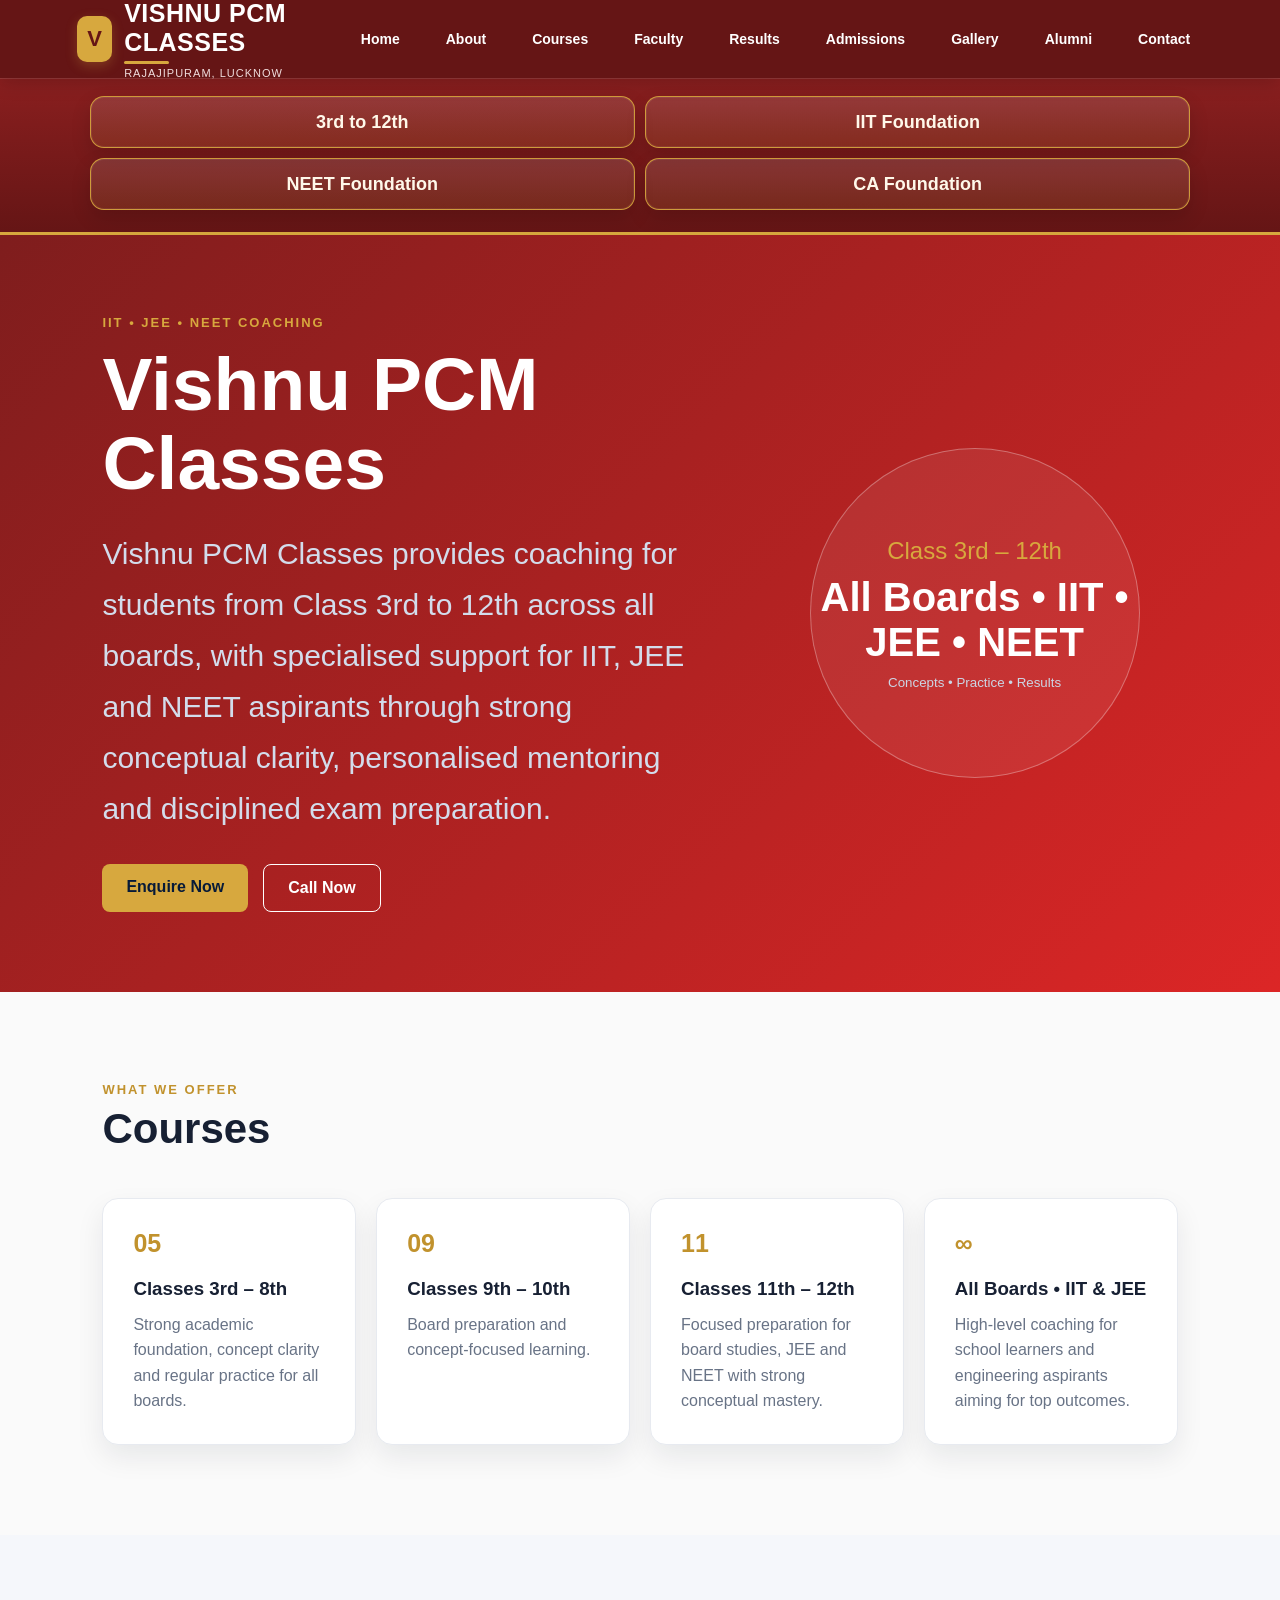
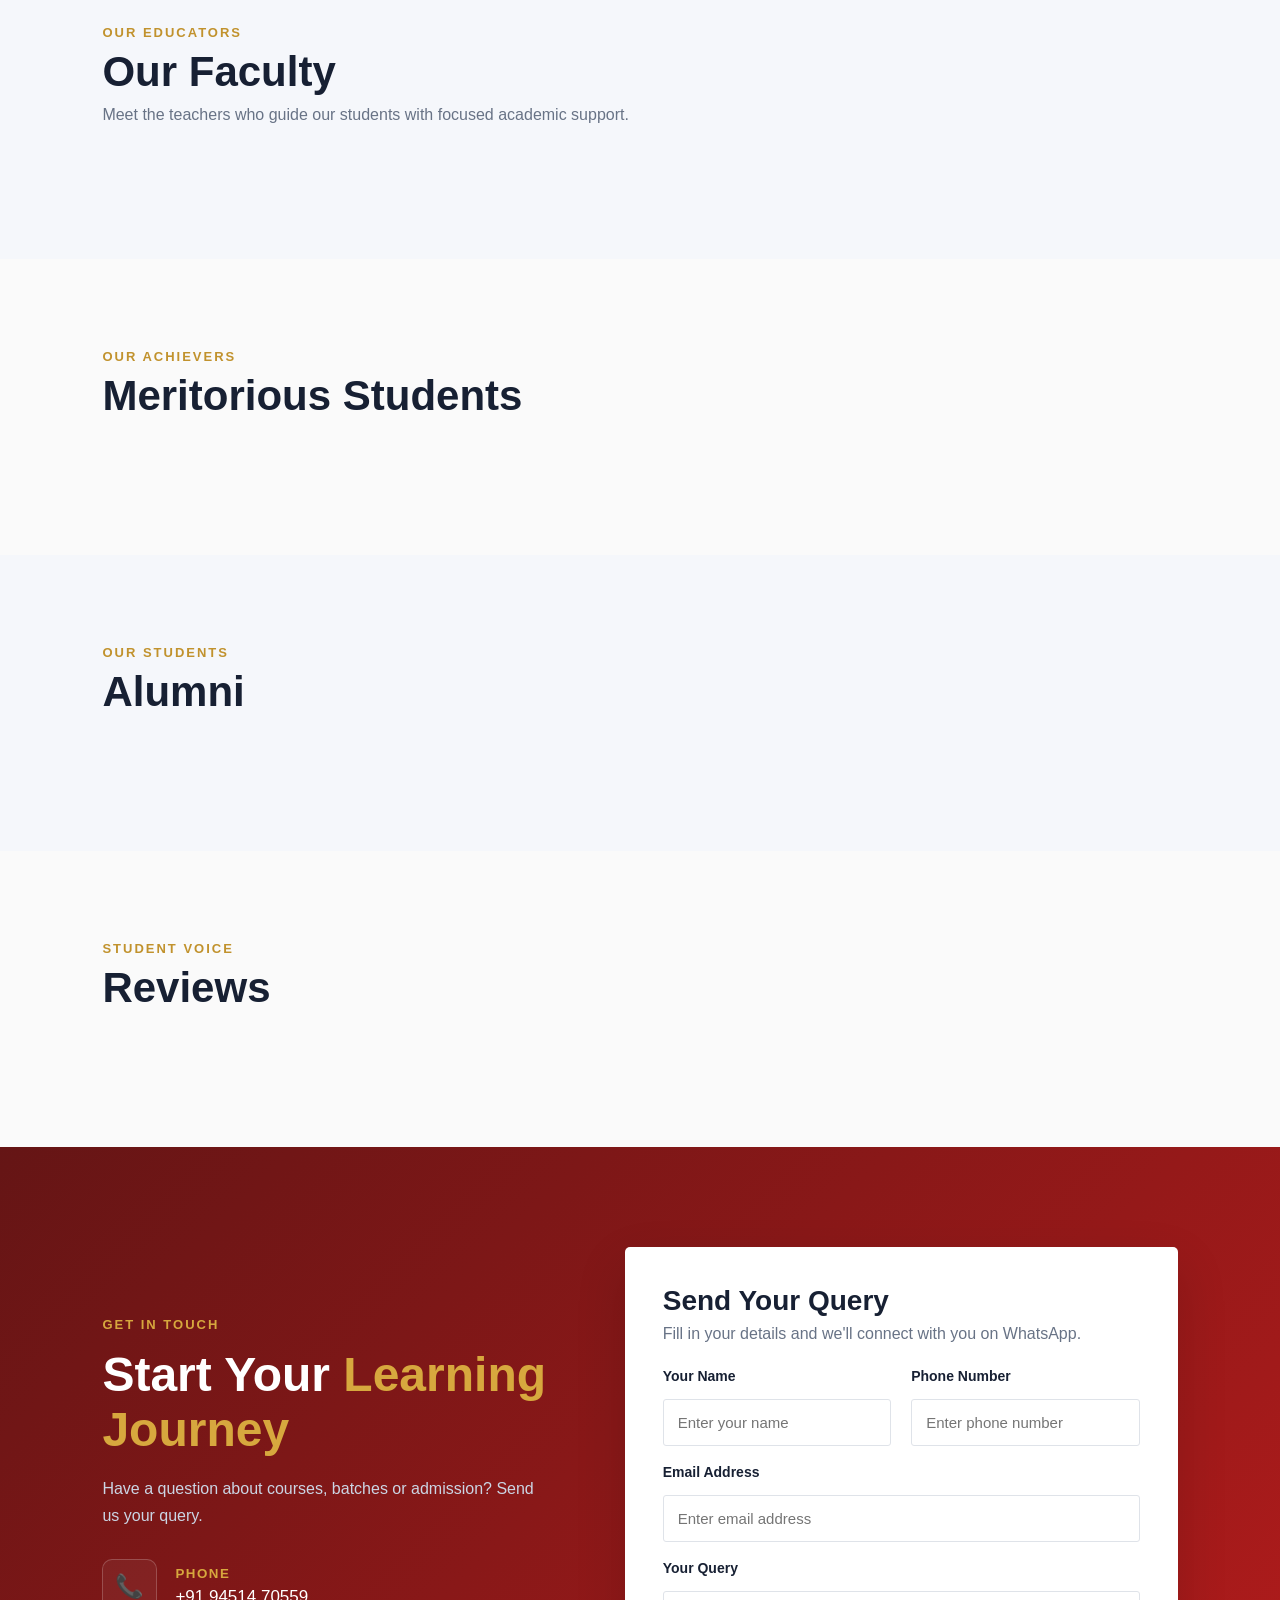
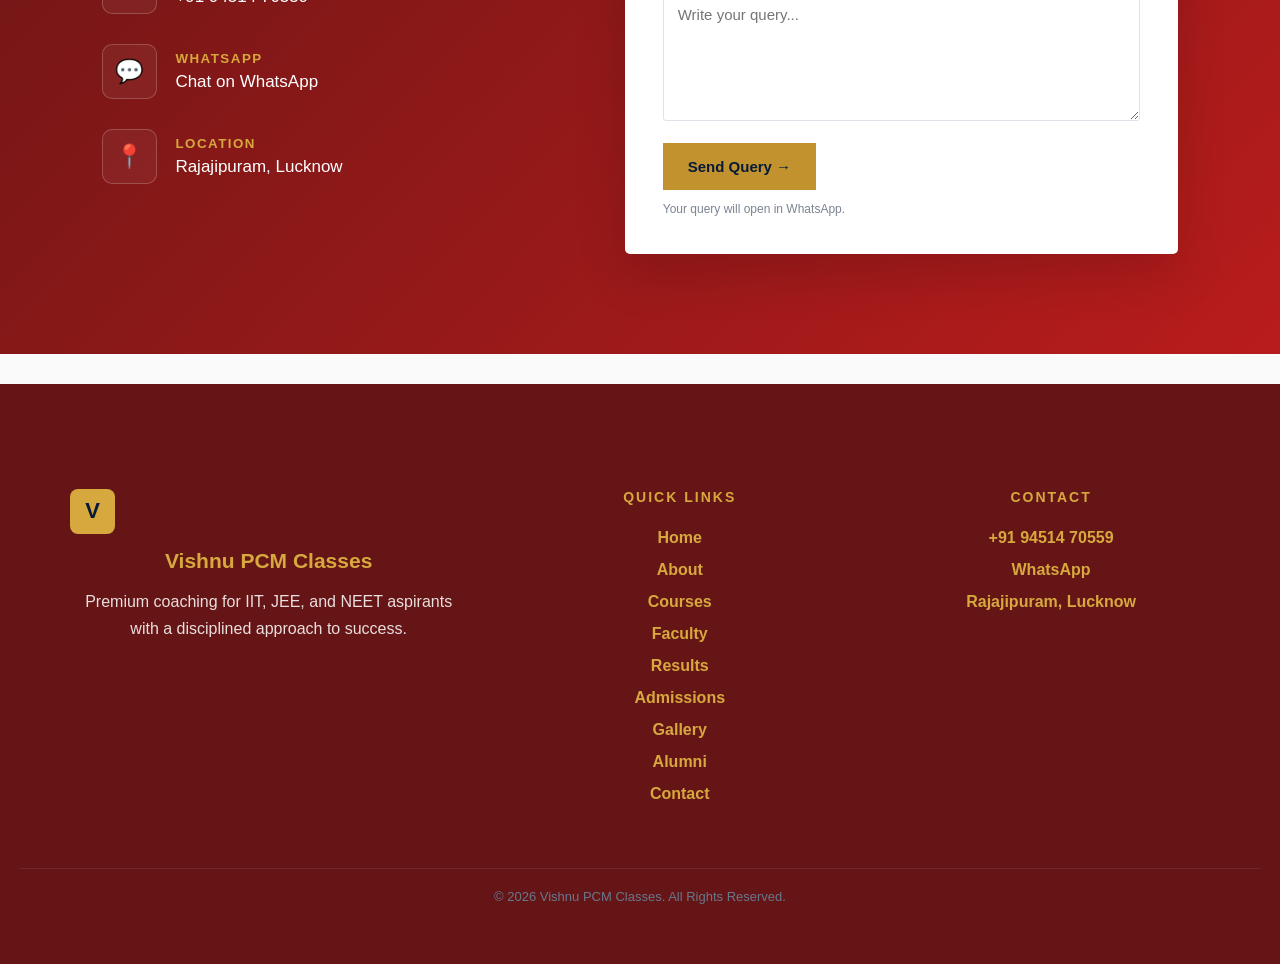
==== commit 002f3d67: "couse correction" ====
--- a/index.html
+++ b/index.html
@@ -143,11 +143,11 @@
         <div>
 
             <strong>
-                Vishnu PCM Classes
+                VISHNU PCM CLASSES
             </strong>
 
             <small>
-                Rajajipuram, Lucknow
+                RAJAJIPURAM, LUCKNOW
             </small>
 
         </div>
@@ -219,7 +219,7 @@
         <a href="contact.html" style="font-size: 18px;">3rd to 12th</a>
         <a href="contact.html" style="font-size: 18px;">IIT Foundation</a>
         <a href="contact.html" style="font-size: 18px;">NEET Foundation</a>
-        <a href="contact.html" style="font-size: 18px;">IIT JEE Foundation</a>
+        <a href="contact.html" style="font-size: 18px;">CA Foundation</a>
 
     </div>
 
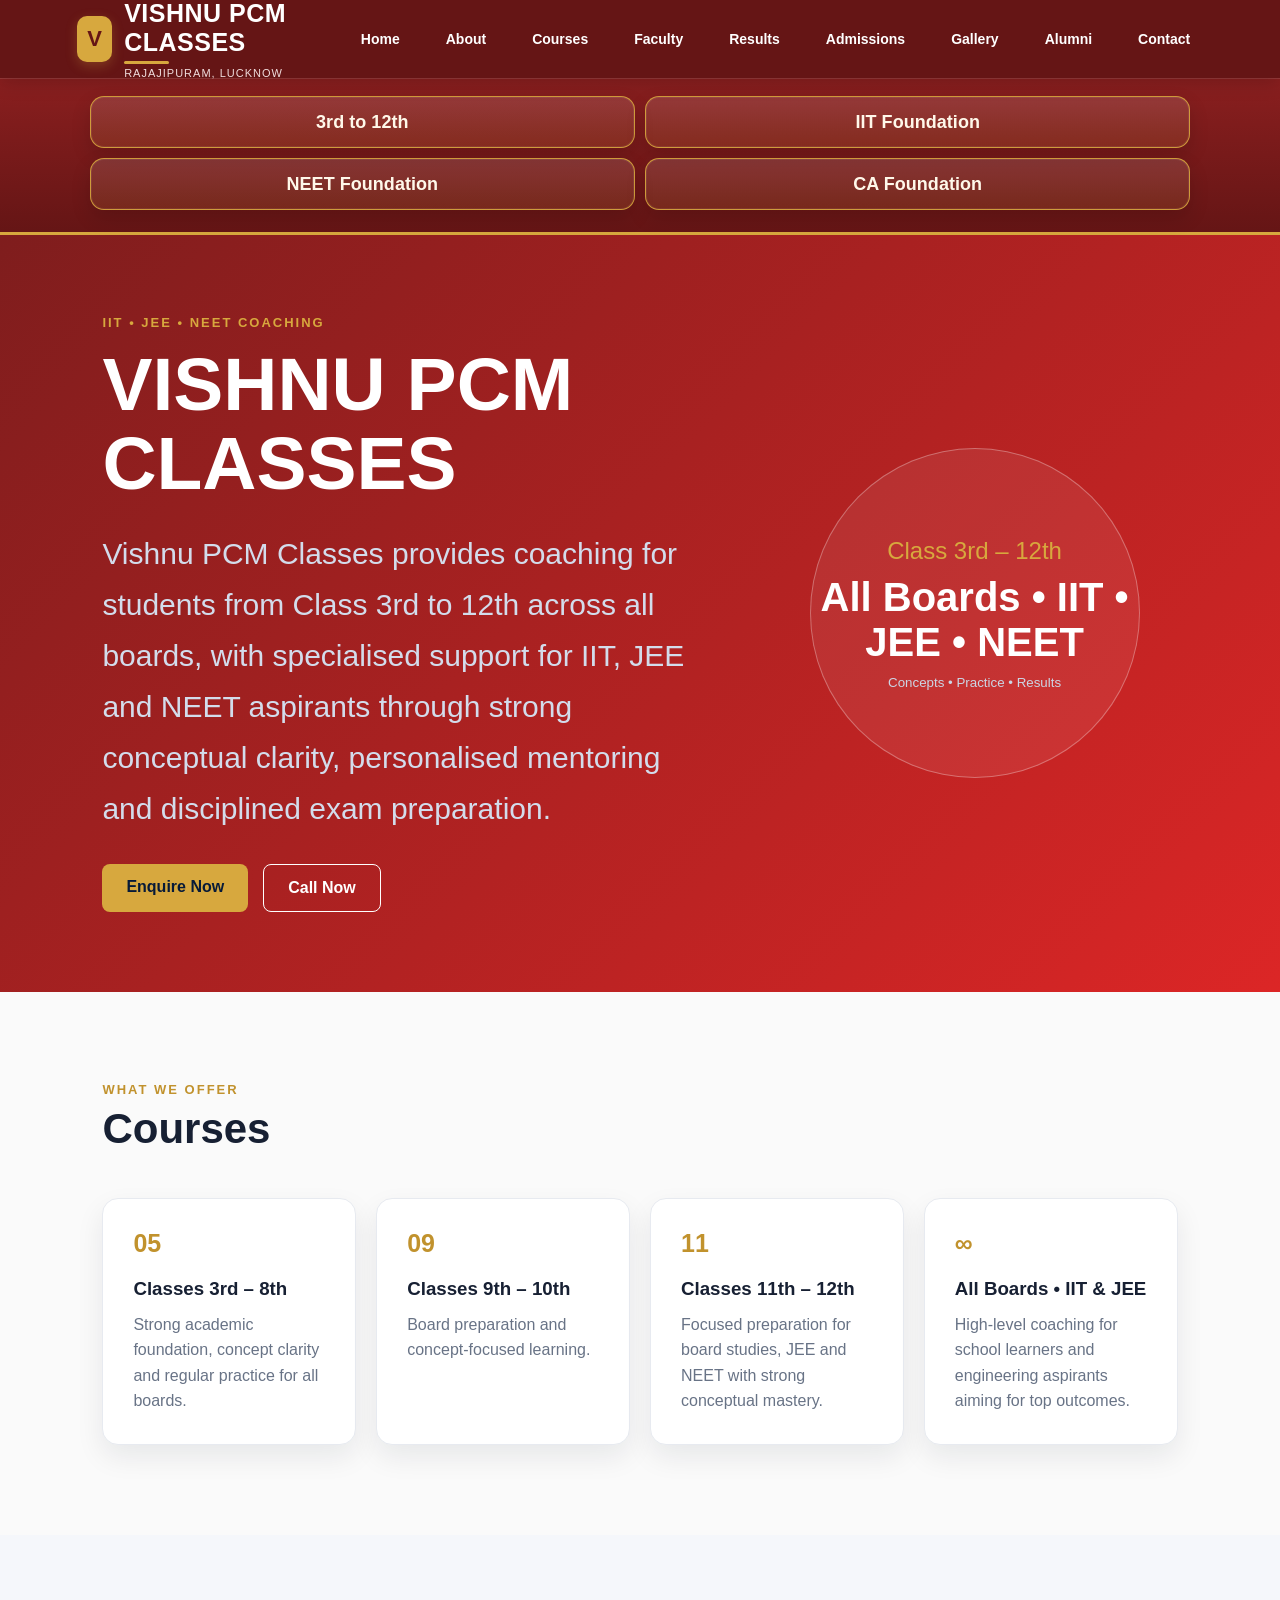
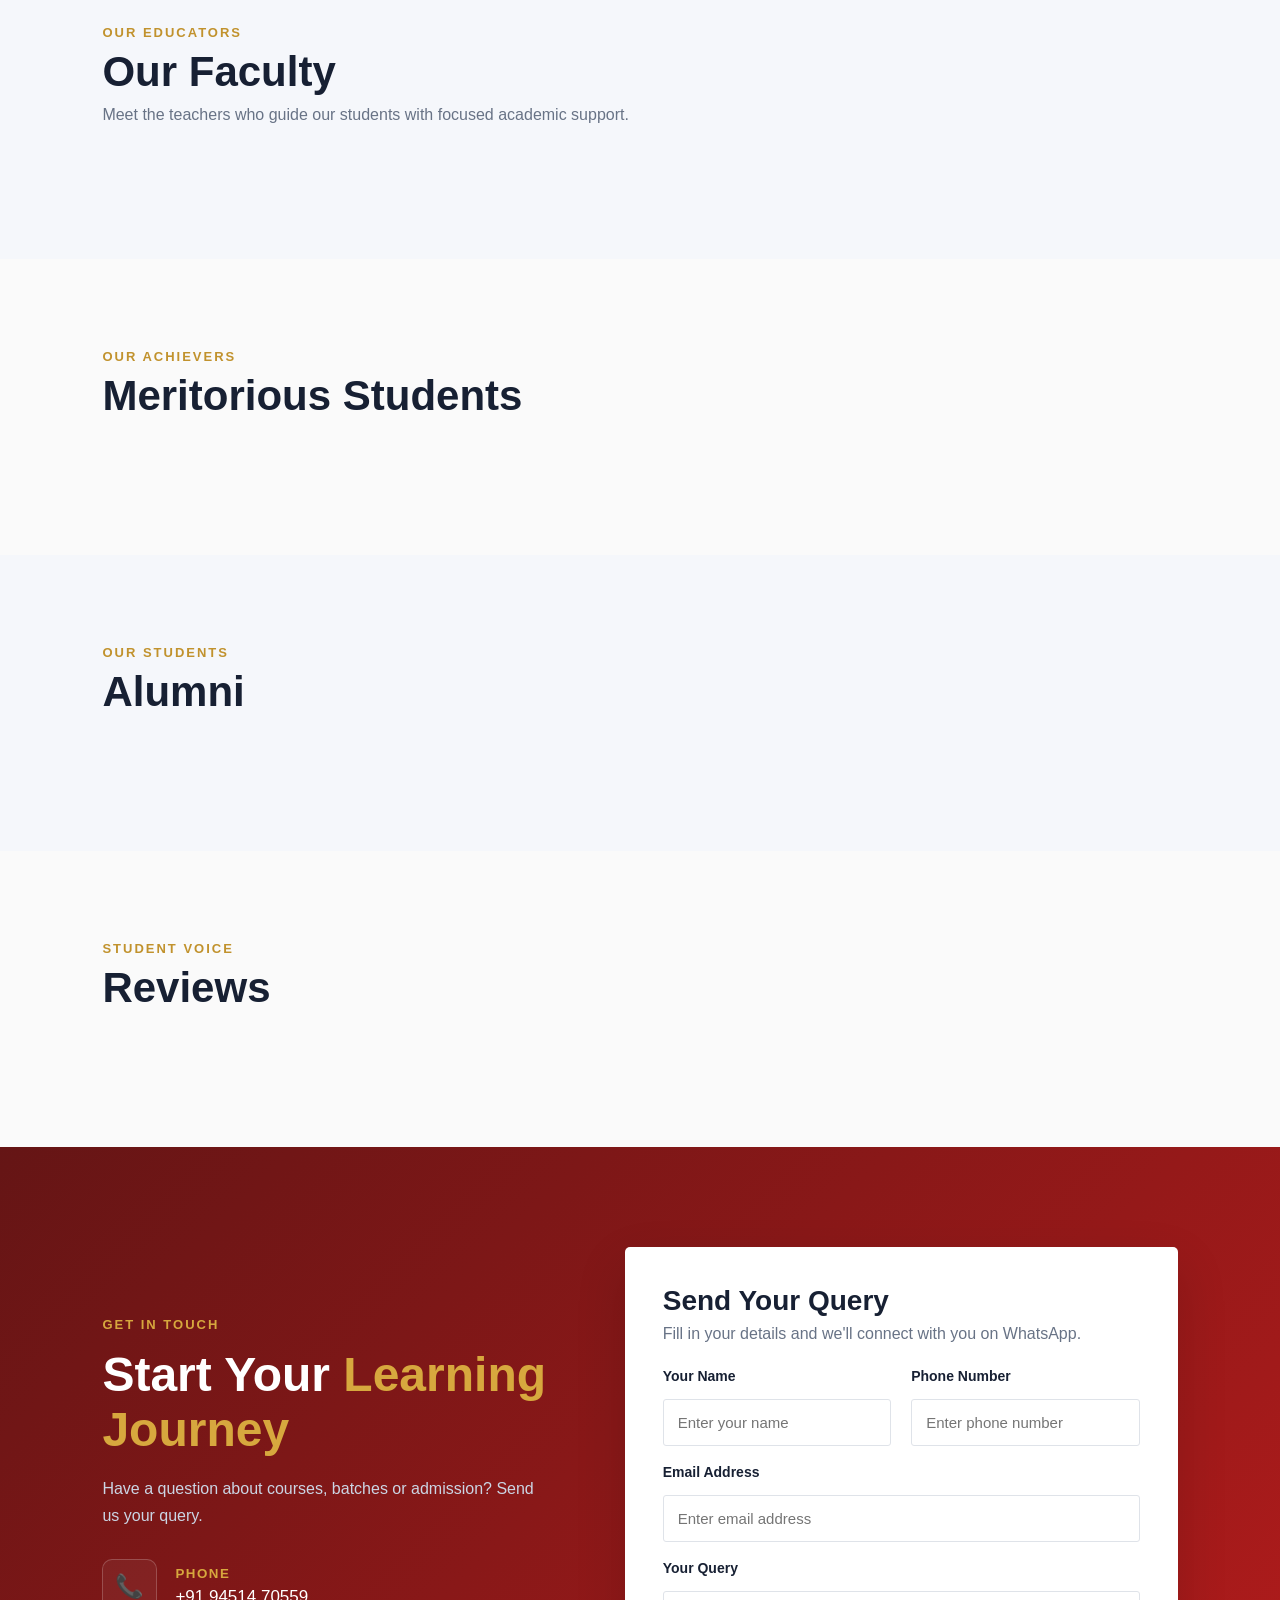
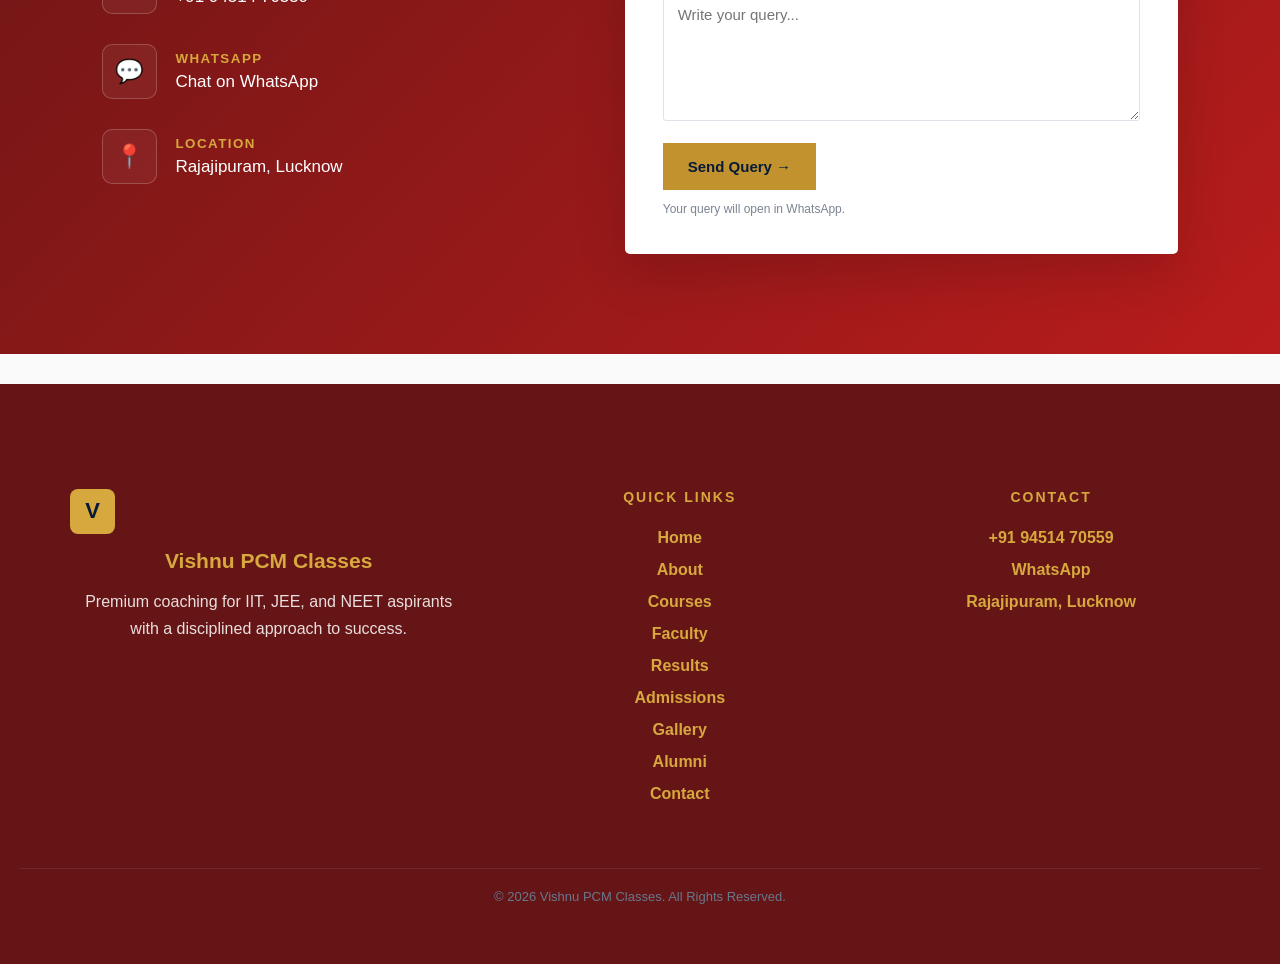
==== commit 0263af2e: "couse correction" ====
--- a/index.html
+++ b/index.html
@@ -246,7 +246,7 @@
 
         <h1>
 
-            Vishnu PCM Classes
+            VISHNU PCM CLASSES
 
         </h1>
 
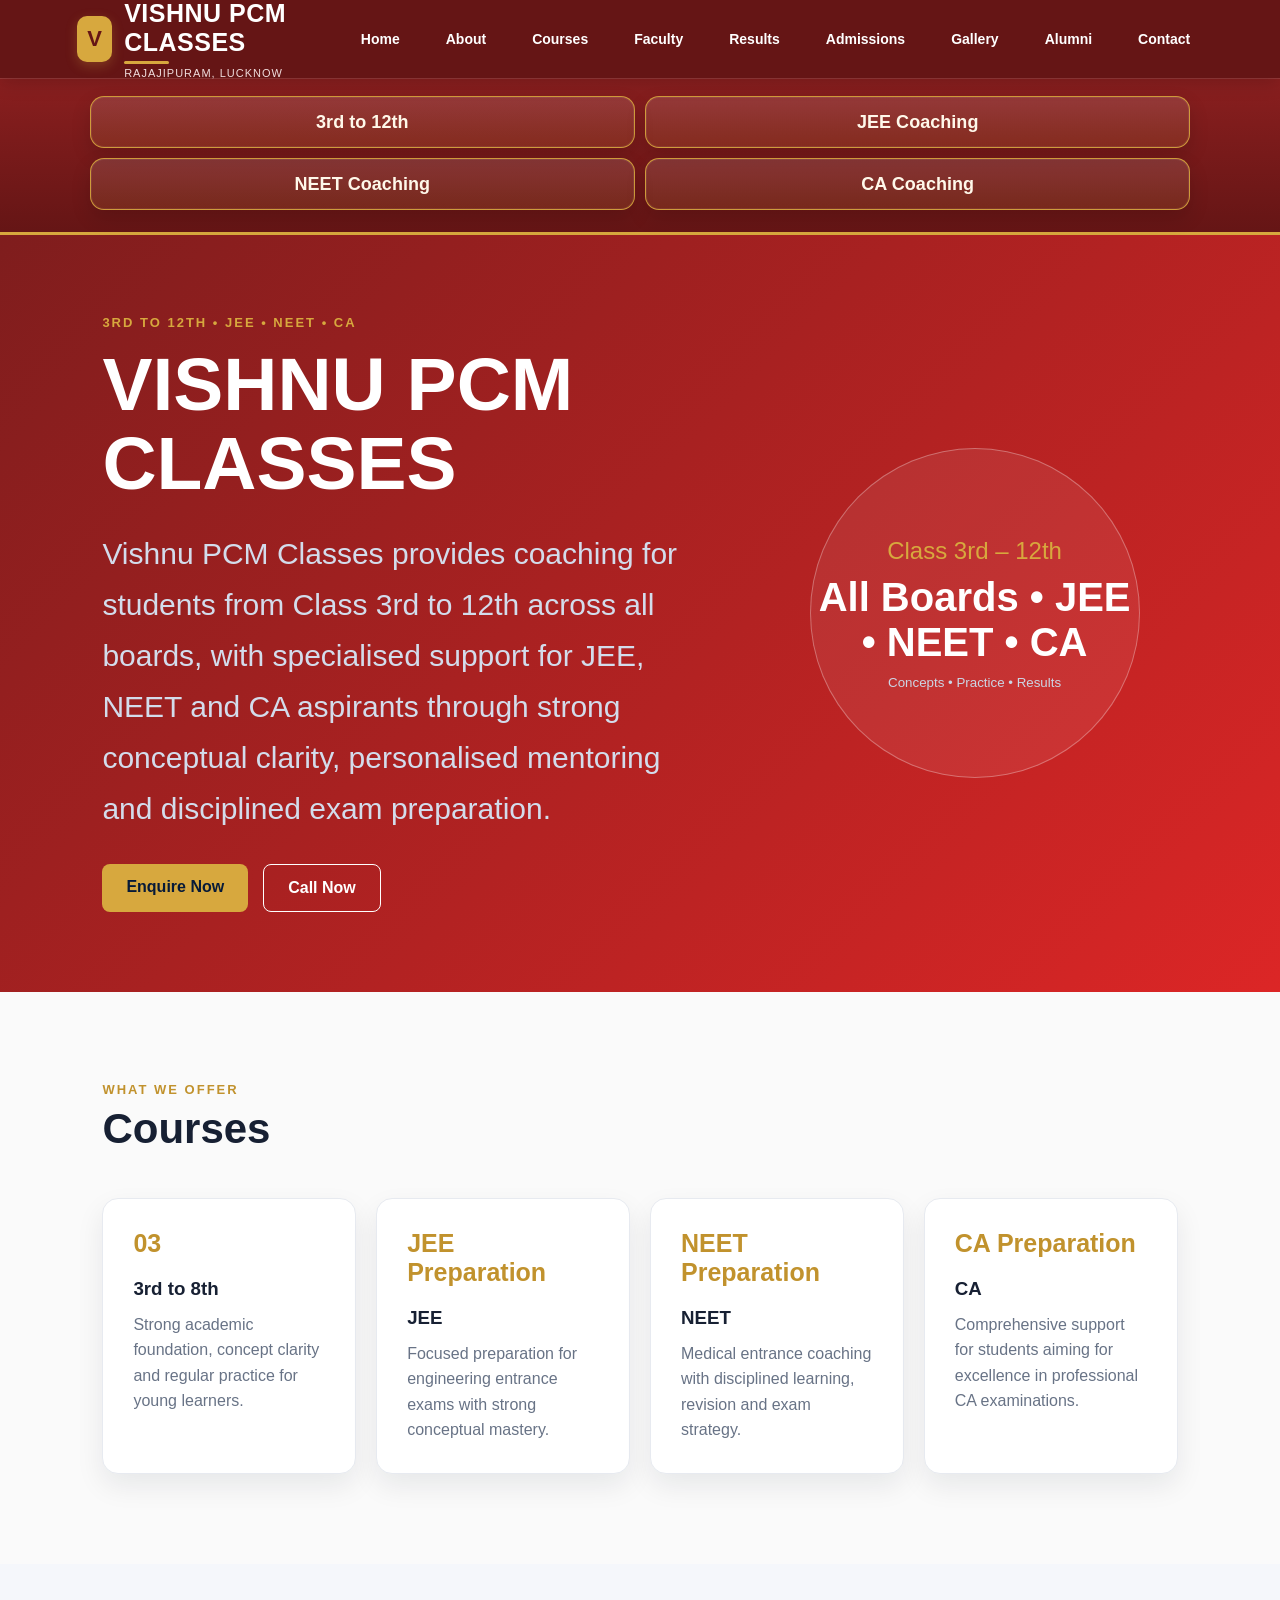
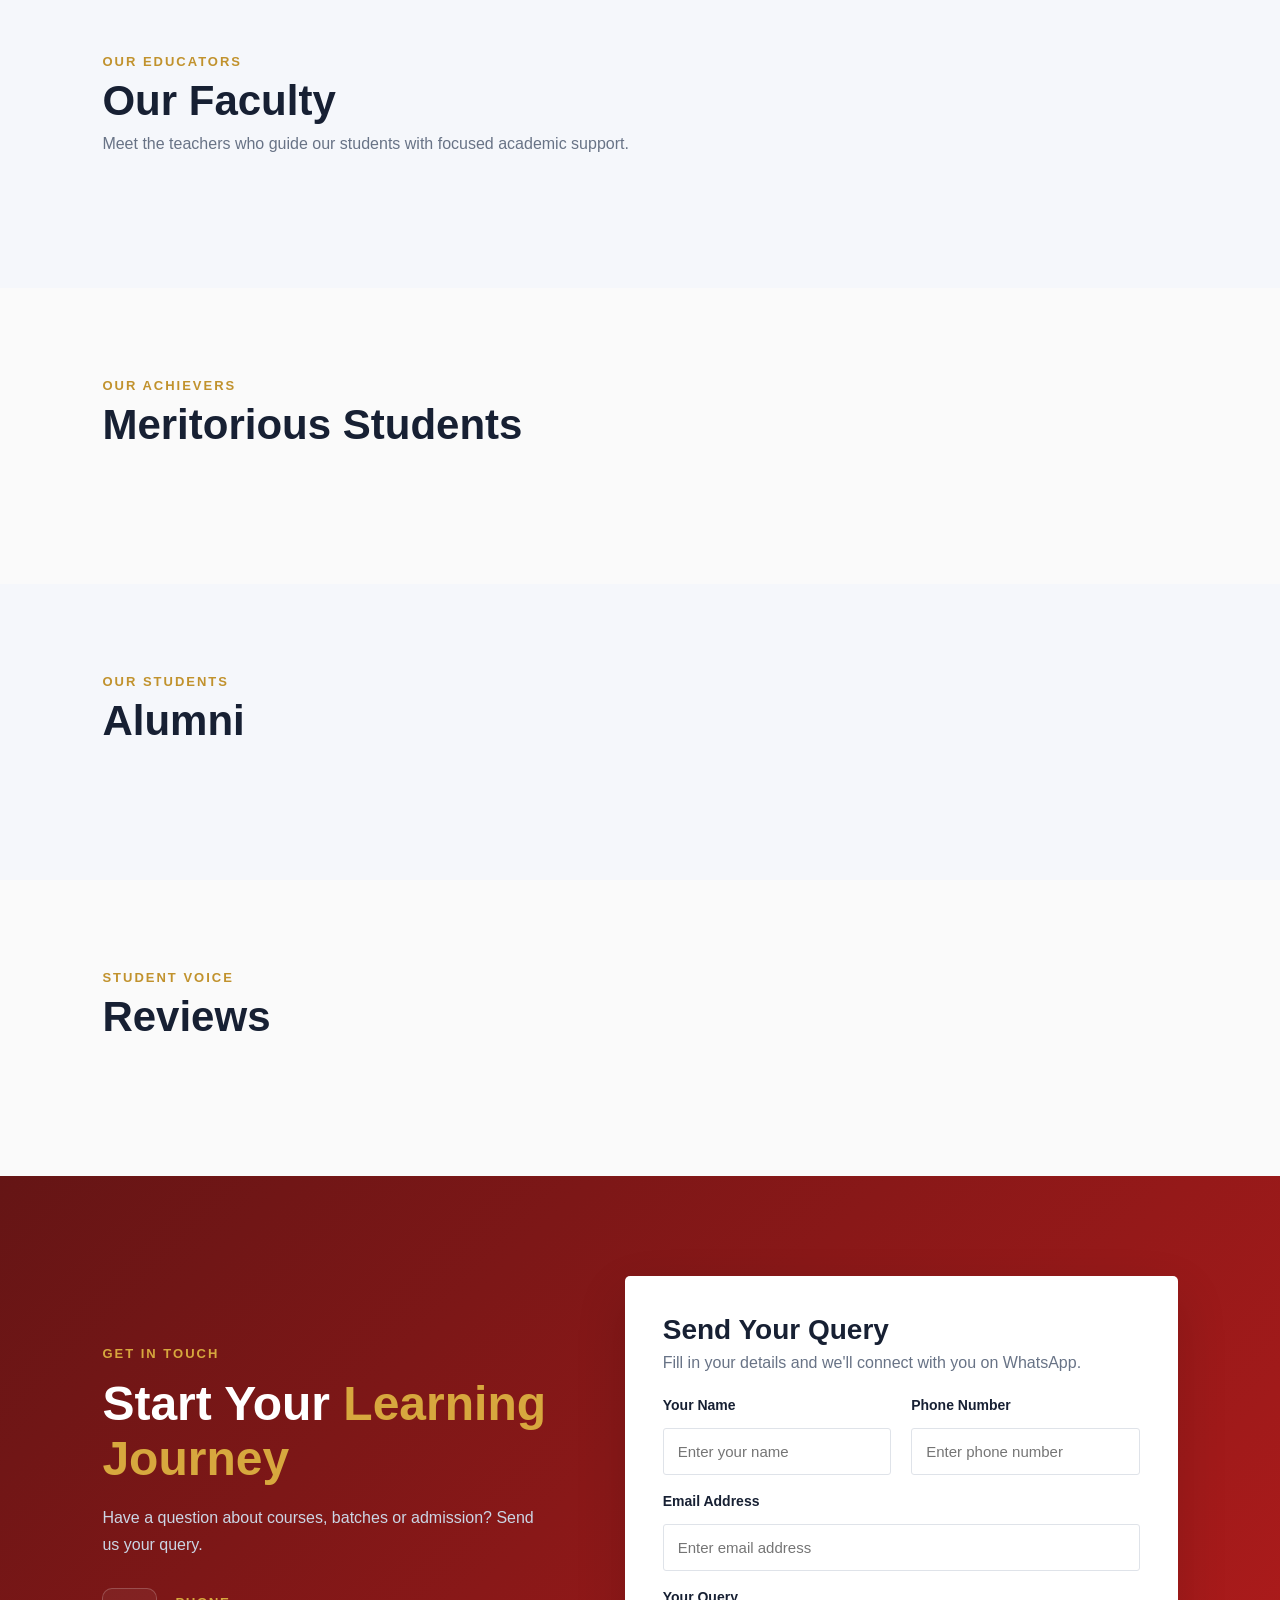
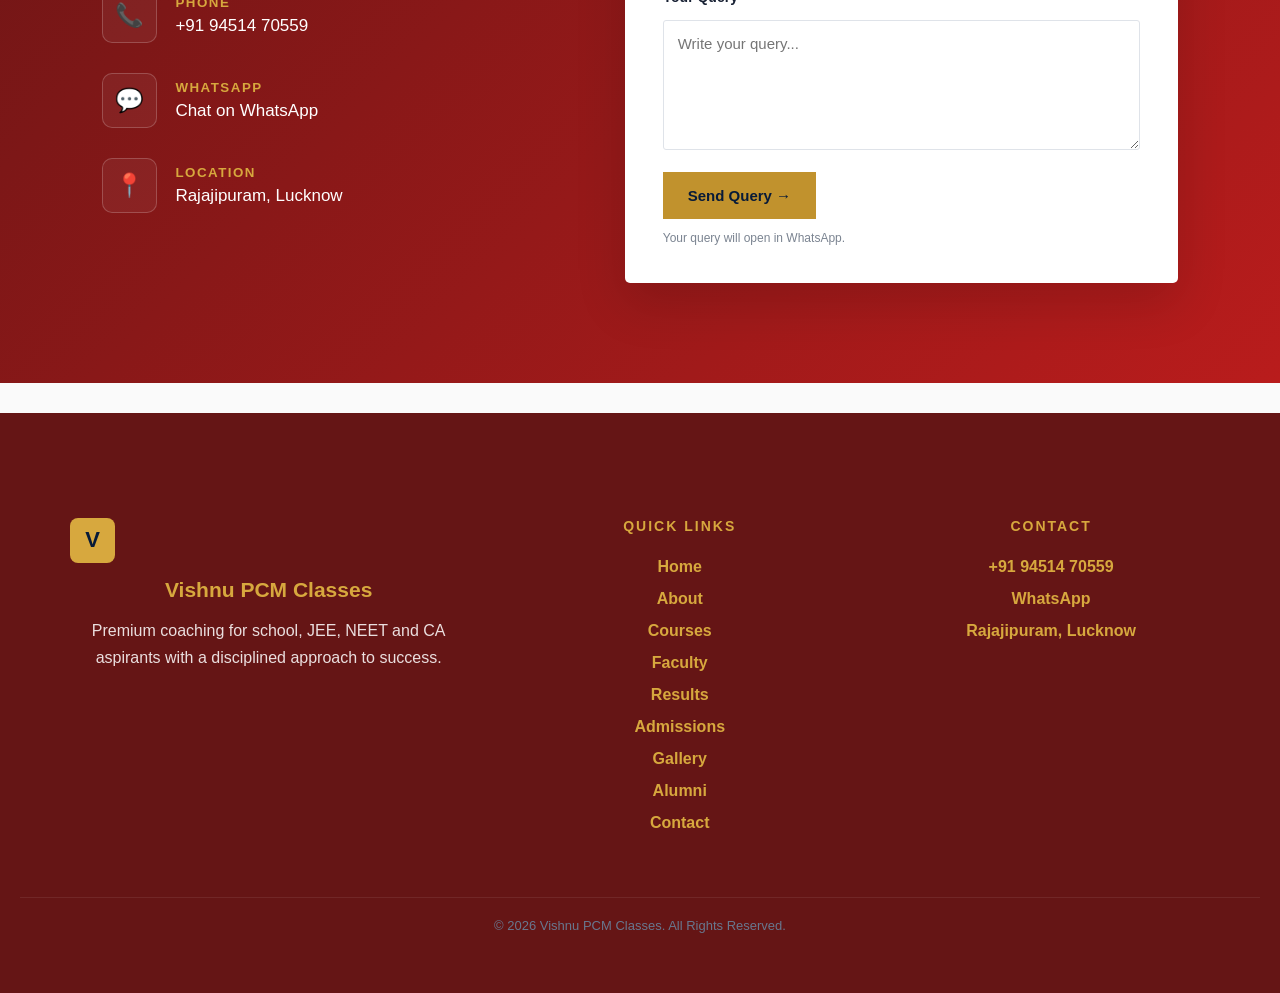
==== commit 891e9dd5: "CA Addition" ====
--- a/index.html
+++ b/index.html
@@ -16,17 +16,17 @@
     >
 
     <title>
-        Vishnu PCM Classes | IIT JEE & NEET Coaching in Rajajipuram, Lucknow
+        Vishnu PCM Classes | 3rd to 12th, JEE, NEET & CA Coaching in Rajajipuram, Lucknow
     </title>
 
     <meta
         name="description"
-        content="Vishnu PCM Classes provides expert IIT JEE and NEET coaching in Rajajipuram, Lucknow with focused guidance for Class 11th and 12th students and competitive exam aspirants."
+        content="Vishnu PCM Classes provides coaching from Class 3rd to 12th, along with JEE, NEET and CA preparation in Rajajipuram, Lucknow with focused academic guidance."
     >
 
     <meta
         name="keywords"
-        content="Vishnu PCM Classes, IIT JEE coaching Lucknow, NEET coaching Rajajipuram, JEE preparation in Lucknow, NEET coaching in Rajajipuram, PCM coaching Lucknow, competitive exam coaching, Class 11 12 coaching"
+        content="Vishnu PCM Classes, coaching in Rajajipuram, 3rd to 12th classes, JEE coaching, NEET coaching, CA coaching, commerce coaching Lucknow"
     >
 
     <meta
@@ -51,7 +51,7 @@
 
     <meta
         property="og:description"
-        content="Focused IIT JEE and NEET coaching with concept-based learning in Rajajipuram, Lucknow."
+        content="Focused school coaching, JEE, NEET and CA preparation with concept-based learning in Rajajipuram, Lucknow."
     >
 
     <meta
@@ -98,7 +98,7 @@
 
         "telephone": "+91 94514 70559",
 
-        "description": "Vishnu PCM Classes provides expert IIT JEE and NEET coaching in Rajajipuram, Lucknow with strong academic guidance for competitive exam aspirants.",
+        "description": "Vishnu PCM Classes provides coaching from Class 3rd to 12th, along with JEE, NEET and CA preparation in Rajajipuram, Lucknow with focused academic guidance.",
 
         "address": {
             "@type": "PostalAddress",
@@ -217,9 +217,9 @@
     <div class="course-strip-inner">
 
         <a href="contact.html" style="font-size: 18px;">3rd to 12th</a>
-        <a href="contact.html" style="font-size: 18px;">IIT Foundation</a>
-        <a href="contact.html" style="font-size: 18px;">NEET Foundation</a>
-        <a href="contact.html" style="font-size: 18px;">CA Foundation</a>
+        <a href="contact.html" style="font-size: 18px;">JEE Coaching</a>
+        <a href="contact.html" style="font-size: 18px;">NEET Coaching</a>
+        <a href="contact.html" style="font-size: 18px;">CA Coaching</a>
 
     </div>
 
@@ -240,7 +240,7 @@
 
 
         <p class="eyebrow">
-            IIT • JEE • NEET COACHING
+            3RD TO 12TH • JEE • NEET • CA
         </p>
 
 
@@ -259,8 +259,8 @@
             Vishnu PCM Classes provides
             coaching for students from Class
             3rd to 12th across all boards,
-            with specialised support for IIT,
-            JEE and NEET aspirants through
+            with specialised support for JEE,
+            NEET and CA aspirants through
             strong conceptual clarity,
             personalised mentoring and
             disciplined exam preparation.
@@ -304,7 +304,7 @@
             </span>
 
             <strong>
-                All Boards • IIT • JEE • NEET
+                All Boards • JEE • NEET • CA
             </strong>
 
             <small>
@@ -355,19 +355,19 @@
 
 
             <span>
-                05
+                03
             </span>
 
 
             <h3>
-                Classes 3rd – 8th
+                3rd to 8th
             </h3>
 
 
             <p>
                 Strong academic foundation,
                 concept clarity and regular
-                practice for all boards.
+                practice for young learners.
             </p>
 
 
@@ -381,43 +381,18 @@
 
 
             <span>
-                09
+                JEE Preparation
             </span>
 
 
             <h3>
-                Classes 9th – 10th
-            </h3>
-
-
-            <p>
-                Board preparation and
-                concept-focused learning.
-            </p>
-
-
-        </div>
-
-
-
-        <!-- COURSE 3 -->
-
-        <div class="course-card">
-
-
-            <span>
-                11
-            </span>
-
-
-            <h3>
-                Classes 11th – 12th
+                JEE
             </h3>
 
 
             <p>
                 Focused preparation for
-                board studies, JEE and NEET
+                engineering entrance exams
                 with strong conceptual mastery.
             </p>
 
@@ -426,34 +401,55 @@
 
 
 
+        <!-- COURSE 3 -->
+
+        <div class="course-card">
+
+
+            <span>
+                NEET Preparation
+            </span>
+
+
+            <h3>
+                NEET
+            </h3>
+
+
+            <p>
+                Medical entrance coaching
+                with disciplined learning,
+                revision and exam strategy.
+            </p>
+
+
+        </div>
+
+
+
         <!-- COURSE 4 -->
 
         <div class="course-card">
 
 
             <span>
-                ∞
+                CA Preparation
             </span>
 
 
             <h3>
-                All Boards • IIT & JEE
+                CA
             </h3>
 
 
             <p>
-                High-level coaching for
-                school learners and engineering
-                aspirants aiming for top outcomes.
+                Comprehensive support for
+                students aiming for excellence
+                in professional CA examinations.
             </p>
 
 
         </div>
-
-
-    </div>
-
-
 </section>
 
 
@@ -929,9 +925,9 @@
 
             <p>
 
-                Premium coaching for IIT, JEE,
-                and NEET aspirants with a
-                disciplined approach to success.
+                Premium coaching for school,
+                JEE, NEET and CA aspirants
+                with a disciplined approach to success.
 
             </p>
 
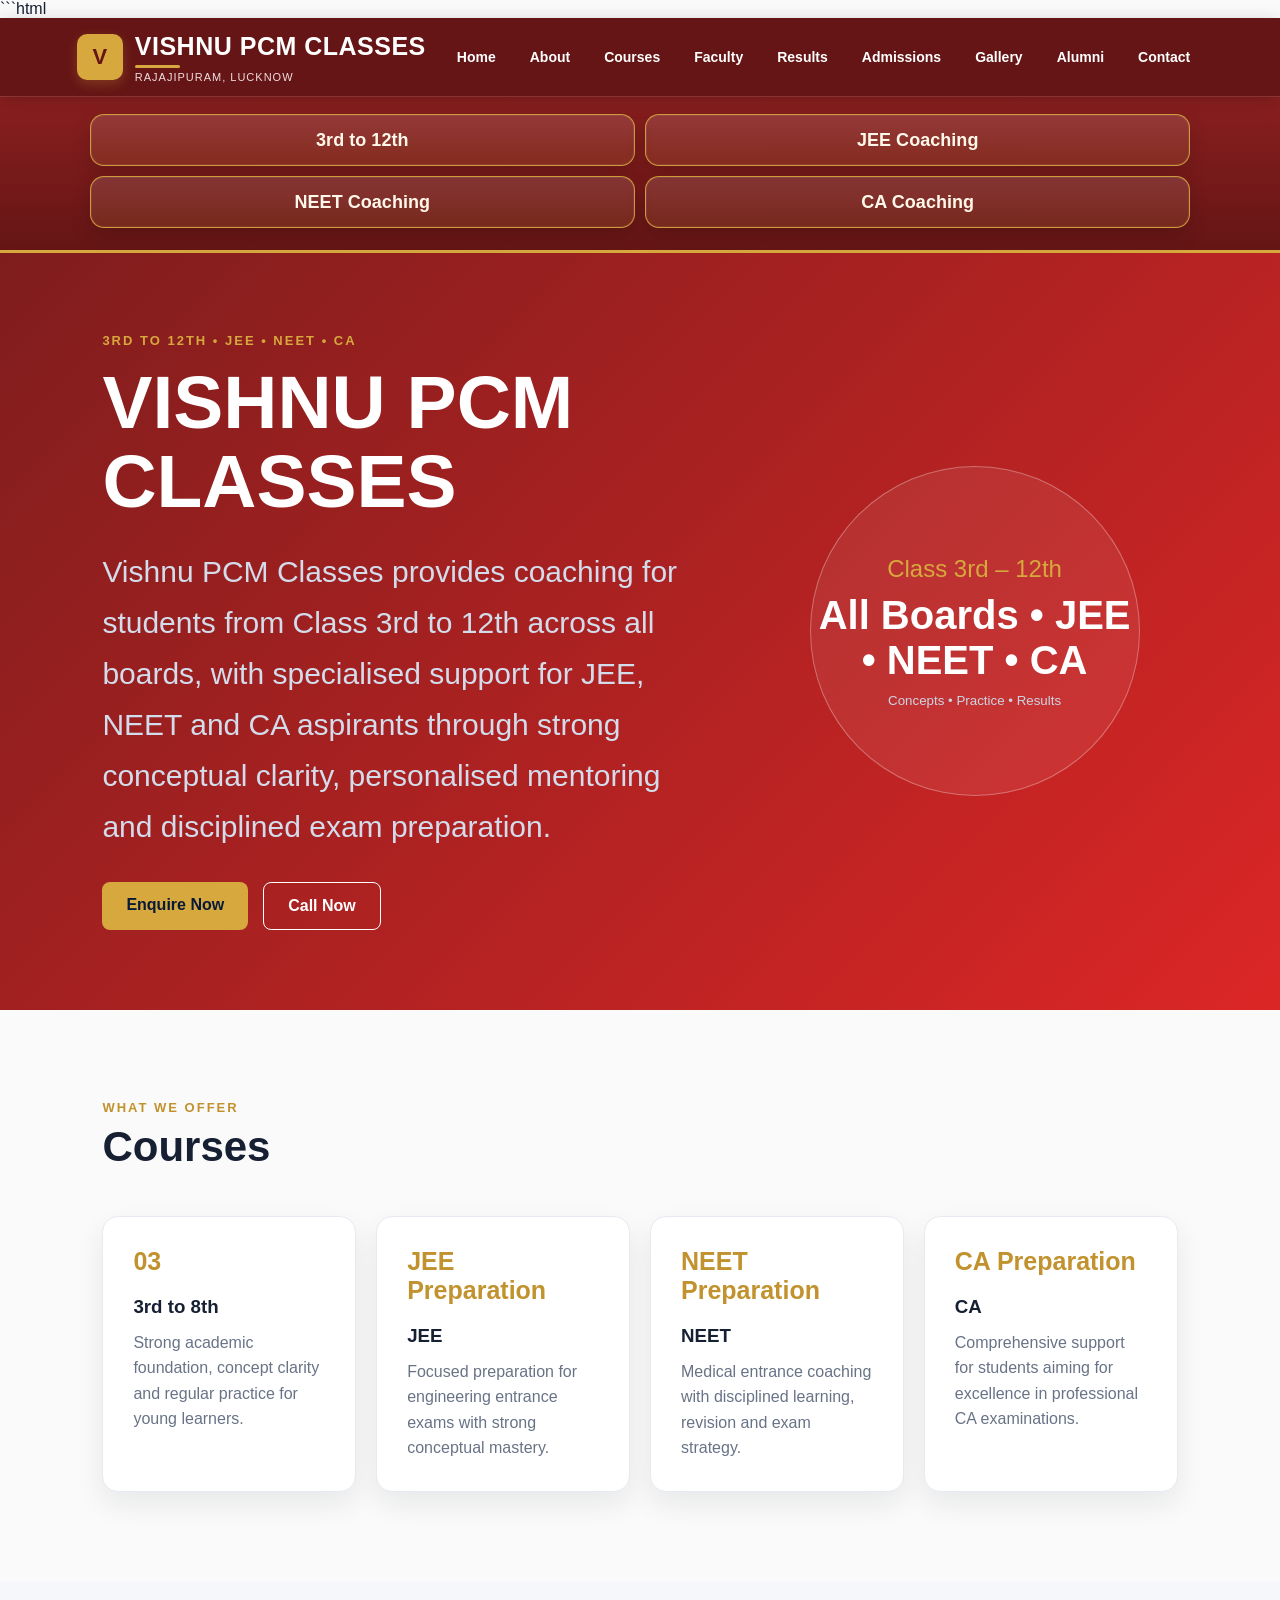
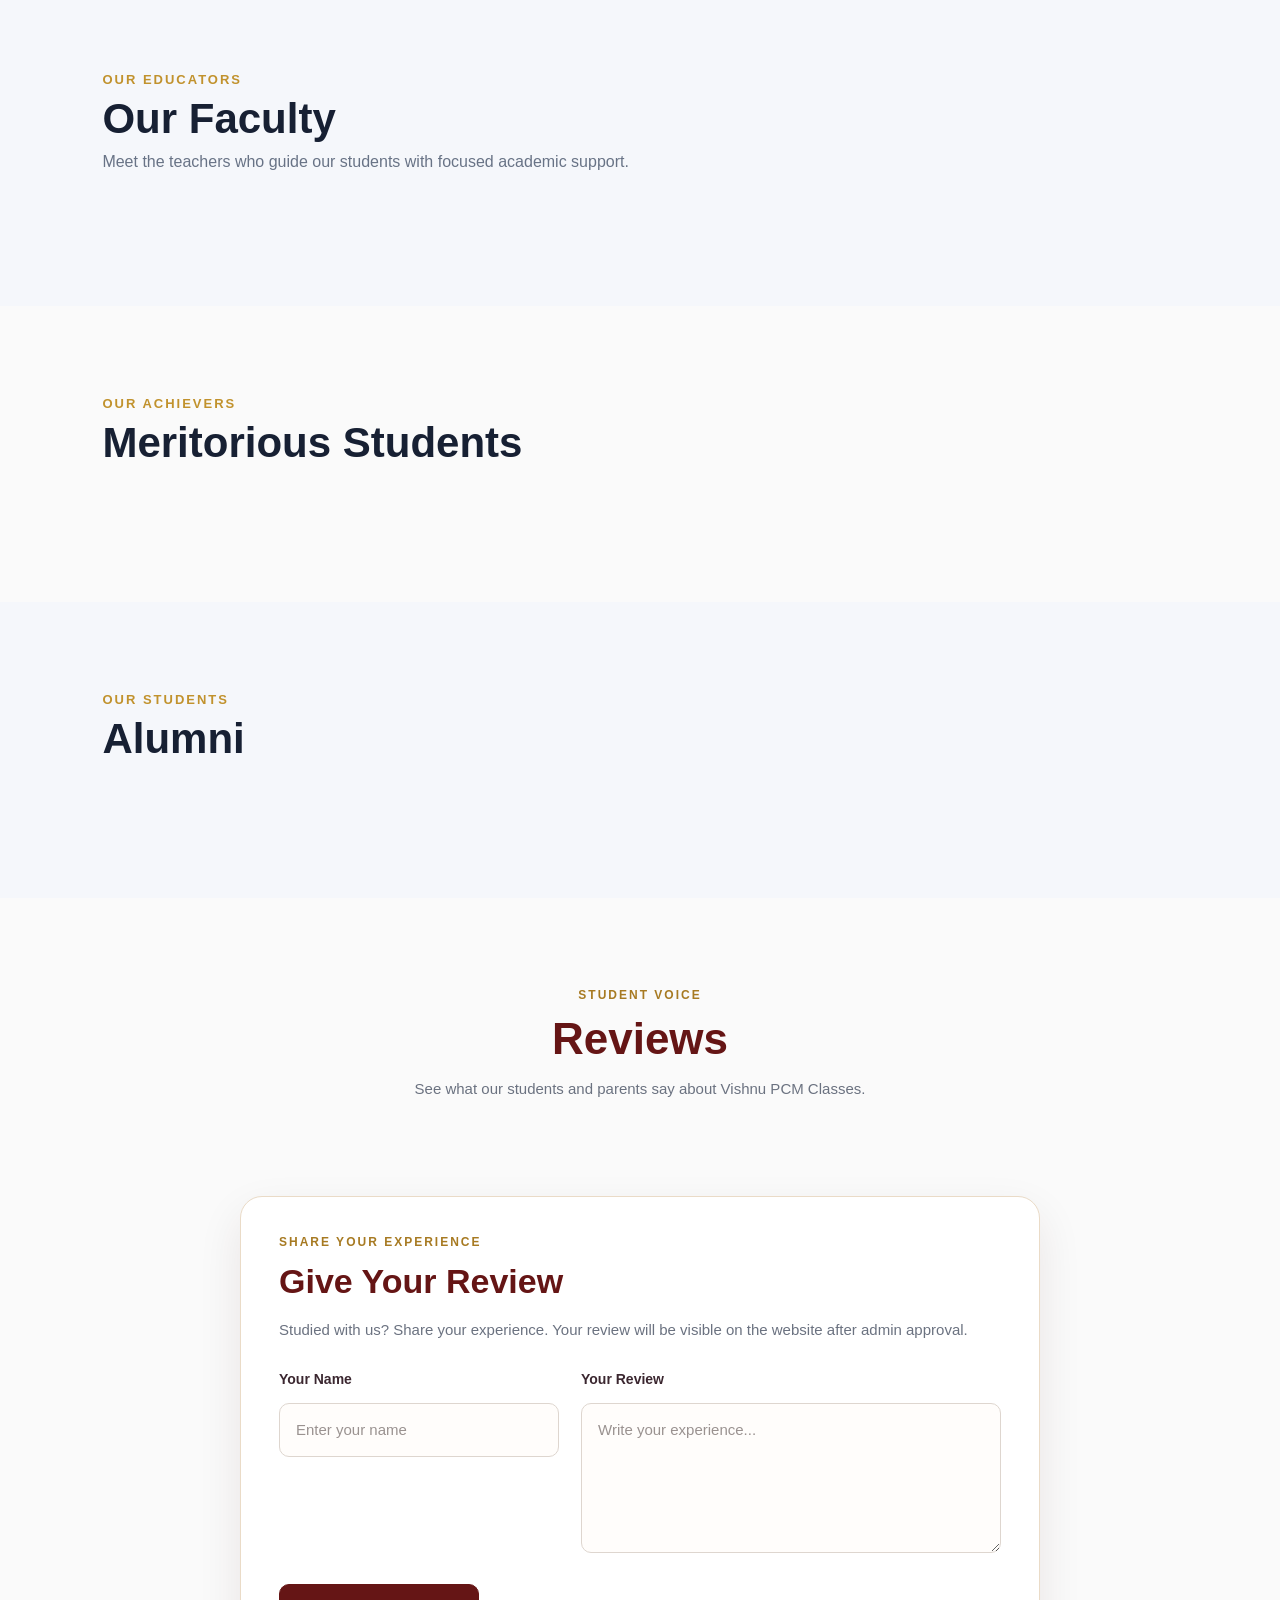
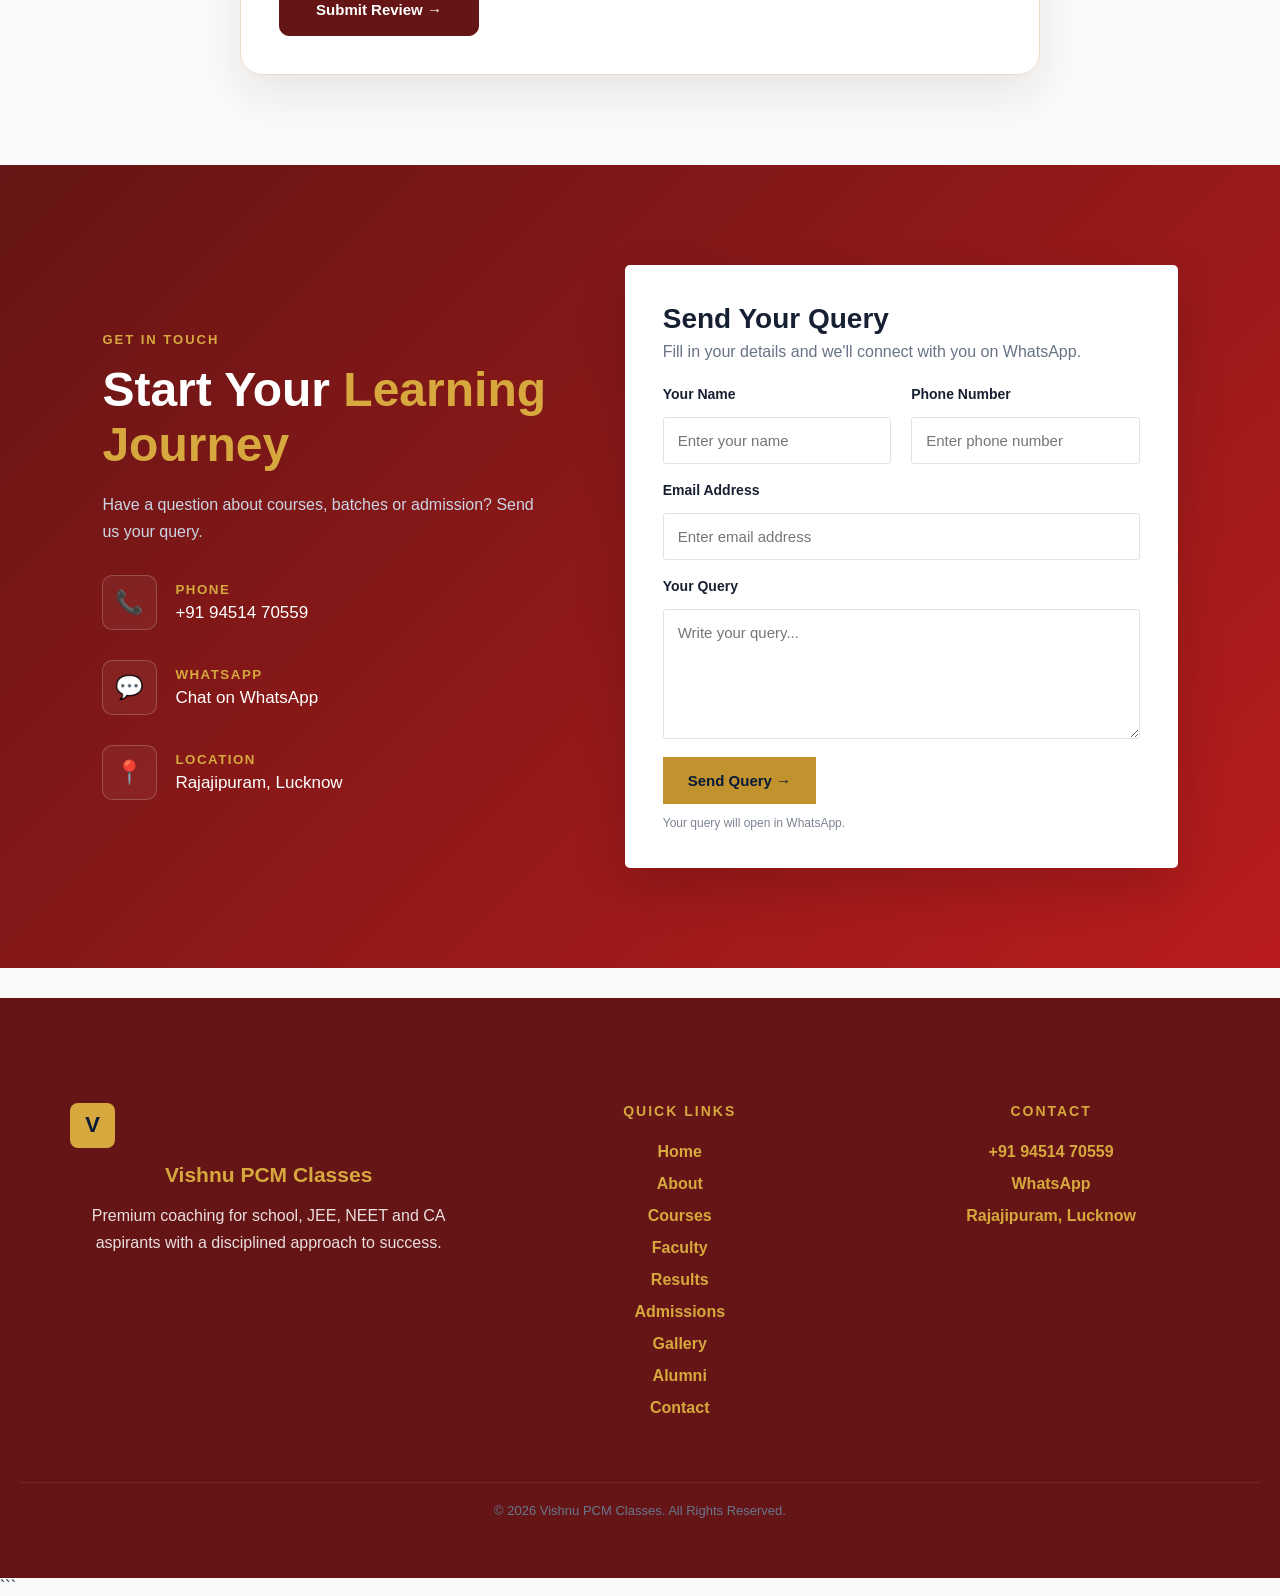
==== commit 9b1e11c7: "Review SEction" ====
--- a/index.html
+++ b/index.html
@@ -1,1113 +1,423 @@
+```html
 <!DOCTYPE html>
 <html lang="en">
-
 <head>
-
-    <meta
-        name="google-site-verification"
-        content="hUzr0kdokKhBZTKZineCiFDHk847kiMpX3e9d4wVhzk"
-    >
-
+    <meta name="google-site-verification" content="hUzr0kdokKhBZTKZineCiFDHk847kiMpX3e9d4wVhzk">
     <meta charset="UTF-8">
-
-    <meta
-        name="viewport"
-        content="width=device-width, initial-scale=1.0"
-    >
-
-    <title>
-        Vishnu PCM Classes | 3rd to 12th, JEE, NEET & CA Coaching in Rajajipuram, Lucknow
-    </title>
-
-    <meta
-        name="description"
-        content="Vishnu PCM Classes provides coaching from Class 3rd to 12th, along with JEE, NEET and CA preparation in Rajajipuram, Lucknow with focused academic guidance."
-    >
-
-    <meta
-        name="keywords"
-        content="Vishnu PCM Classes, coaching in Rajajipuram, 3rd to 12th classes, JEE coaching, NEET coaching, CA coaching, commerce coaching Lucknow"
-    >
-
-    <meta
-        name="author"
-        content="Vishnu PCM Classes"
-    >
-
-    <meta
-        name="robots"
-        content="index, follow"
-    >
-
-    <link
-        rel="canonical"
-        href="https://vishnupcmwebsite.vercel.app/"
-    >
-
-    <meta
-        property="og:title"
-        content="Vishnu PCM Classes | Best Coaching in Rajajipuram"
-    >
-
-    <meta
-        property="og:description"
-        content="Focused school coaching, JEE, NEET and CA preparation with concept-based learning in Rajajipuram, Lucknow."
-    >
-
-    <meta
-        property="og:type"
-        content="website"
-    >
-
-    <meta
-        property="og:url"
-        content="https://vishnupcmwebsite.vercel.app/"
-    >
-
-    <meta
-        property="og:site_name"
-        content="Vishnu PCM Classes"
-    >
-
-    <!-- HOME CSS -->
-    <link
-        rel="stylesheet"
-        href="style.css"
-    >
-
-    <!-- COMMON PAGES CSS -->
-    <link
-        rel="stylesheet"
-        href="pages.css"
-    >
-
-
-    <!-- =========================
-         SEO STRUCTURED DATA
-    ========================== -->
+    <meta name="viewport" content="width=device-width, initial-scale=1.0">
+
+    <title>Vishnu PCM Classes | 3rd to 12th, JEE, NEET & CA Coaching in Rajajipuram, Lucknow</title>
+    <meta name="description" content="Vishnu PCM Classes provides coaching from Class 3rd to 12th, along with JEE, NEET and CA preparation in Rajajipuram, Lucknow with focused academic guidance.">
+    <meta name="keywords" content="Vishnu PCM Classes, coaching in Rajajipuram, 3rd to 12th classes, JEE coaching, NEET coaching, CA coaching, commerce coaching Lucknow">
+    <meta name="author" content="Vishnu PCM Classes">
+    <meta name="robots" content="index, follow">
+
+    <link rel="canonical" href="https://vishnupcmwebsite.vercel.app/">
+
+    <meta property="og:title" content="Vishnu PCM Classes | Best Coaching in Rajajipuram">
+    <meta property="og:description" content="Focused school coaching, JEE, NEET and CA preparation with concept-based learning in Rajajipuram, Lucknow.">
+    <meta property="og:type" content="website">
+    <meta property="og:url" content="https://vishnupcmwebsite.vercel.app/">
+    <meta property="og:site_name" content="Vishnu PCM Classes">
+
+    <link rel="stylesheet" href="style.css?v=11">
 
     <script type="application/ld+json">
-
     {
         "@context": "https://schema.org",
         "@type": "EducationalOrganization",
-
         "name": "Vishnu PCM Classes",
-
         "url": "https://vishnupcmwebsite.vercel.app/",
-
         "telephone": "+91 94514 70559",
-
         "description": "Vishnu PCM Classes provides coaching from Class 3rd to 12th, along with JEE, NEET and CA preparation in Rajajipuram, Lucknow with focused academic guidance.",
-
         "address": {
             "@type": "PostalAddress",
             "addressLocality": "Rajajipuram",
             "addressRegion": "Uttar Pradesh",
             "addressCountry": "IN"
         },
-
         "areaServed": {
             "@type": "City",
             "name": "Lucknow"
         }
     }
-
     </script>
-
 </head>
 
-
 <body>
 
-
-<!-- ==================================================
-     HEADER
-================================================== -->
-
 <header class="site-header no-nav-animation">
-
-
-    <!-- LOGO / BRAND -->
-
-    <a
-        href="index.html"
-        class="brand"
-    >
-
-        <div class="brand-icon">
-            V
-        </div>
-
-
+    <a href="index.html" class="brand">
+        <div class="brand-icon">V</div>
         <div>
-
-            <strong>
-                VISHNU PCM CLASSES
-            </strong>
-
-            <small>
-                RAJAJIPURAM, LUCKNOW
-            </small>
-
-        </div>
-
+            <strong>VISHNU PCM CLASSES</strong>
+            <small>RAJAJIPURAM, LUCKNOW</small>
+        </div>
     </a>
 
-
-    <!-- MOBILE MENU -->
-
-    <button
-        class="menu-btn"
-        id="menuToggle"
-        type="button"
-        aria-label="Open menu"
-    >
+    <button class="menu-btn" id="menuToggle" type="button"
+        aria-label="Open menu" aria-expanded="false">
         ☰
     </button>
 
-
-    <!-- NAVIGATION -->
-
     <nav id="mainNav">
-
-        <a href="index.html">
-            Home
-        </a>
-
-        <a href="about.html">
-            About
-        </a>
-
-        <a href="courses.html">
-            Courses
-        </a>
-
-        <a href="faculty.html">
-            Faculty
-        </a>
-
-        <a href="results.html">
-            Results
-        </a>
-
-        <a href="admissions.html">
-            Admissions
-        </a>
-
-        <a href="gallery.html">
-            Gallery
-        </a>
-
-        <a href="alumni.html">
-            Alumni
-        </a>
-
-        <a href="contact.html">
-            Contact
-        </a>
-
+        <a href="index.html">Home</a>
+        <a href="about.html">About</a>
+        <a href="courses.html">Courses</a>
+        <a href="faculty.html">Faculty</a>
+        <a href="results.html">Results</a>
+        <a href="admissions.html">Admissions</a>
+        <a href="gallery.html">Gallery</a>
+        <a href="alumni.html">Alumni</a>
+        <a href="contact.html">Contact</a>
     </nav>
-
 </header>
 
-
 <div class="course-strip" aria-label="Course categories">
-
     <div class="course-strip-inner">
-
-        <a href="contact.html" style="font-size: 18px;">3rd to 12th</a>
-        <a href="contact.html" style="font-size: 18px;">JEE Coaching</a>
-        <a href="contact.html" style="font-size: 18px;">NEET Coaching</a>
-        <a href="contact.html" style="font-size: 18px;">CA Coaching</a>
-
-    </div>
-
+        <a href="contact.html" style="font-size:18px;">3rd to 12th</a>
+        <a href="contact.html" style="font-size:18px;">JEE Coaching</a>
+        <a href="contact.html" style="font-size:18px;">NEET Coaching</a>
+        <a href="contact.html" style="font-size:18px;">CA Coaching</a>
+    </div>
 </div>
 
-
-<!-- ==================================================
-     HERO
-================================================== -->
-
-<section
-    id="home"
-    class="hero"
->
-
-
+<section id="home" class="hero">
     <div>
-
-
-        <p class="eyebrow">
-            3RD TO 12TH • JEE • NEET • CA
+        <p class="eyebrow">3RD TO 12TH • JEE • NEET • CA</p>
+        <h1>VISHNU PCM CLASSES</h1>
+
+        <p class="hero-text" style="font-size:30px;">
+            Vishnu PCM Classes provides coaching for students from Class
+            3rd to 12th across all boards, with specialised support for JEE,
+            NEET and CA aspirants through strong conceptual clarity,
+            personalised mentoring and disciplined exam preparation.
         </p>
 
-
-        <h1>
-
-            VISHNU PCM CLASSES
-
-        </h1>
-
-
-        <p
-            class="hero-text"
-            style="font-size: 30px;"
-        >
-
-            Vishnu PCM Classes provides
-            coaching for students from Class
-            3rd to 12th across all boards,
-            with specialised support for JEE,
-            NEET and CA aspirants through
-            strong conceptual clarity,
-            personalised mentoring and
-            disciplined exam preparation.
-
+        <div class="hero-buttons">
+            <a href="#contact" class="btn primary">Enquire Now</a>
+            <a href="tel:+919451470559" class="btn secondary">Call Now</a>
+        </div>
+    </div>
+
+    <div class="hero-card">
+        <div class="hero-card-inner">
+            <span>Class 3rd – 12th</span>
+            <strong>All Boards • JEE • NEET • CA</strong>
+            <small>Concepts • Practice • Results</small>
+        </div>
+    </div>
+</section>
+
+<section id="courses" class="section">
+    <div class="section-title">
+        <p>WHAT WE OFFER</p>
+        <h2>Courses</h2>
+    </div>
+
+    <div class="course-grid">
+        <div class="course-card">
+            <span>03</span>
+            <h3>3rd to 8th</h3>
+            <p>Strong academic foundation, concept clarity and regular practice for young learners.</p>
+        </div>
+
+        <div class="course-card">
+            <span>JEE Preparation</span>
+            <h3>JEE</h3>
+            <p>Focused preparation for engineering entrance exams with strong conceptual mastery.</p>
+        </div>
+
+        <div class="course-card">
+            <span>NEET Preparation</span>
+            <h3>NEET</h3>
+            <p>Medical entrance coaching with disciplined learning, revision and exam strategy.</p>
+        </div>
+
+        <div class="course-card">
+            <span>CA Preparation</span>
+            <h3>CA</h3>
+            <p>Comprehensive support for students aiming for excellence in professional CA examinations.</p>
+        </div>
+    </div>
+</section>
+
+<section id="faculty" class="section light">
+    <div class="section-title">
+        <p>OUR EDUCATORS</p>
+        <h2>Our Faculty</h2>
+        <p class="section-description">
+            Meet the teachers who guide our students with focused academic support.
         </p>
-
-
-        <div class="hero-buttons">
-
-
-            <a
-                href="#contact"
-                class="btn primary"
-            >
-                Enquire Now
-            </a>
-
-
-            <a
-                href="tel:+919451470559"
-                class="btn secondary"
-            >
-                Call Now
-            </a>
-
-
-        </div>
-
-
-    </div>
-
-
-    <!-- HERO CARD -->
-
-    <div class="hero-card">
-
-        <div class="hero-card-inner">
-
-            <span>
-                Class 3rd – 12th
-            </span>
-
-            <strong>
-                All Boards • JEE • NEET • CA
-            </strong>
-
-            <small>
-                Concepts • Practice • Results
-            </small>
-
-        </div>
-
-    </div>
-
-
-</section>
-
-
-
-<!-- ==================================================
-     COURSES
-================================================== -->
-
-<section
-    id="courses"
-    class="section"
->
-
-
+    </div>
+    <div id="facultyGrid" class="faculty-grid"></div>
+</section>
+
+<section id="toppers" class="section">
     <div class="section-title">
-
-
-        <p>
-            WHAT WE OFFER
+        <p>OUR ACHIEVERS</p>
+        <h2>Meritorious Students</h2>
+    </div>
+    <div id="toppersGrid" class="people-grid"></div>
+</section>
+
+<section id="alumni" class="section light">
+    <div class="section-title">
+        <p>OUR STUDENTS</p>
+        <h2>Alumni</h2>
+    </div>
+    <div id="alumniGrid" class="people-grid"></div>
+</section>
+
+<!-- REVIEWS SECTION -->
+<section id="reviews" class="section">
+    <div class="section-title">
+        <p>STUDENT VOICE</p>
+        <h2>Reviews</h2>
+        <p class="section-description">
+            See what our students and parents say about Vishnu PCM Classes.
         </p>
-
-
-        <h2>
-            Courses
-        </h2>
-
-
-    </div>
-
-
-    <div class="course-grid">
-
-
-        <!-- COURSE 1 -->
-
-        <div class="course-card">
-
-
-            <span>
-                03
-            </span>
-
-
-            <h3>
-                3rd to 8th
-            </h3>
-
-
-            <p>
-                Strong academic foundation,
-                concept clarity and regular
-                practice for young learners.
-            </p>
-
-
-        </div>
-
-
-
-        <!-- COURSE 2 -->
-
-        <div class="course-card">
-
-
-            <span>
-                JEE Preparation
-            </span>
-
-
-            <h3>
-                JEE
-            </h3>
-
-
-            <p>
-                Focused preparation for
-                engineering entrance exams
-                with strong conceptual mastery.
-            </p>
-
-
-        </div>
-
-
-
-        <!-- COURSE 3 -->
-
-        <div class="course-card">
-
-
-            <span>
-                NEET Preparation
-            </span>
-
-
-            <h3>
-                NEET
-            </h3>
-
-
-            <p>
-                Medical entrance coaching
-                with disciplined learning,
-                revision and exam strategy.
-            </p>
-
-
-        </div>
-
-
-
-        <!-- COURSE 4 -->
-
-        <div class="course-card">
-
-
-            <span>
-                CA Preparation
-            </span>
-
-
-            <h3>
-                CA
-            </h3>
-
-
-            <p>
-                Comprehensive support for
-                students aiming for excellence
-                in professional CA examinations.
-            </p>
-
-
-        </div>
-</section>
-
-
-
-<!-- ==================================================
-     FACULTY
-================================================== -->
-
-<section
-    id="faculty"
-    class="section light"
->
-
-
-    <div class="section-title">
-
-
-        <p>
-            OUR EDUCATORS
-        </p>
-
-
-        <h2>
-            Our Faculty
-        </h2>
-
-
-        <p class="section-description">
-
-            Meet the teachers who guide our students
-            with focused academic support.
-
-        </p>
-
-
-    </div>
-
-
-    <!-- Dynamic faculty data -->
-
-    <div
-        id="facultyGrid"
-        class="faculty-grid"
-    ></div>
-
-
-</section>
-
-
-
-<!-- ==================================================
-     TOPPERS
-================================================== -->
-
-<section
-    id="toppers"
-    class="section"
->
-
-
-    <div class="section-title">
-
-
-        <p>
-            OUR ACHIEVERS
-        </p>
-
-
-        <h2>
-            Meritorious Students
-        </h2>
-
-
-    </div>
-
-
-    <!-- Dynamic topper data -->
-
-    <div
-        id="toppersGrid"
-        class="people-grid"
-    ></div>
-
-
-</section>
-
-
-
-<!-- ==================================================
-     ALUMNI
-================================================== -->
-
-<section
-    id="alumni"
-    class="section light"
->
-
-
-    <div class="section-title">
-
-
-        <p>
-            OUR STUDENTS
-        </p>
-
-
-        <h2>
-            Alumni
-        </h2>
-
-
-    </div>
-
-
-    <!-- Dynamic alumni data -->
-
-    <div
-        id="alumniGrid"
-        class="people-grid"
-    ></div>
-
-
-</section>
-
-
-
-<!-- ==================================================
-     REVIEWS
-================================================== -->
-
-<section
-    id="reviews"
-    class="section"
->
-
-
-    <div class="section-title">
-
-
-        <p>
-            STUDENT VOICE
-        </p>
-
-
-        <h2>
-            Reviews
-        </h2>
-
-
-    </div>
-
-
-    <!-- Dynamic reviews -->
-
-    <div
-        id="reviewsGrid"
-        class="review-grid"
-    ></div>
-
-
-</section>
-
-
-
-<!-- ==================================================
-     GET IN TOUCH
-================================================== -->
-
-<section
-    id="contact"
-    class="contact-section"
->
-
-
+    </div>
+
+    <!-- Only approved reviews are displayed here -->
+    <div id="reviewsGrid" class="review-grid"></div>
+
+    <!-- Review submission form -->
+    <div class="review-submit-wrapper">
+        <div class="review-submit-card">
+
+            <div class="review-submit-heading">
+                <p class="eyebrow">SHARE YOUR EXPERIENCE</p>
+                <h3>Give Your Review</h3>
+                <p>
+                    Studied with us? Share your experience.
+                    Your review will be visible on the website
+                    after admin approval.
+                </p>
+            </div>
+
+            <form id="reviewForm">
+                <div class="review-form-row">
+
+                    <div>
+                        <label for="reviewName">Your Name</label>
+                        <input
+                            id="reviewName"
+                            name="name"
+                            type="text"
+                            placeholder="Enter your name"
+                            maxlength="100"
+                            required
+                        >
+                    </div>
+
+                    <div>
+                        <label for="reviewText">Your Review</label>
+                        <textarea
+                            id="reviewText"
+                            name="review"
+                            placeholder="Write your experience..."
+                            maxlength="1000"
+                            required
+                        ></textarea>
+                    </div>
+
+                </div>
+
+                <button
+                    type="submit"
+                    class="review-submit-btn"
+                    id="reviewSubmitBtn"
+                >
+                    Submit Review →
+                </button>
+
+                <p
+                    id="reviewMessage"
+                    class="review-form-message"
+                    aria-live="polite"
+                ></p>
+            </form>
+
+        </div>
+    </div>
+</section>
+
+<section id="contact" class="contact-section">
     <div class="contact-container">
 
-
-        <!-- LEFT SIDE -->
-
         <div class="contact-info">
-
-
             <div class="contact-heading">
-
-
-                <p class="eyebrow">
-                    GET IN TOUCH
+                <p class="eyebrow">GET IN TOUCH</p>
+                <h2>Start Your <span>Learning Journey</span></h2>
+                <p>
+                    Have a question about courses, batches or admission?
+                    Send us your query.
                 </p>
-
-
-                <h2>
-
-                    Start Your
-
-                    <span>
-                        Learning Journey
-                    </span>
-
-                </h2>
-
-
-                <p>
-
-                    Have a question about courses,
-                    batches or admission?
-                    Send us your query.
-
-                </p>
-
-
             </div>
 
-
-
-            <!-- PHONE -->
-
             <div class="contact-item">
-
-
-                <div class="contact-icon">
-                    📞
+                <div class="contact-icon">📞</div>
+                <div>
+                    <small>PHONE</small>
+                    <a href="tel:+919451470559">+91 94514 70559</a>
                 </div>
-
-
+            </div>
+
+            <div class="contact-item">
+                <div class="contact-icon">💬</div>
                 <div>
-
-
-                    <small>
-                        PHONE
-                    </small>
-
-
-                    <a
-                        href="tel:+919451470559"
-                    >
-                        +91 94514 70559
-                    </a>
-
-
+                    <small>WHATSAPP</small>
+                    <a href="https://wa.me/919451470559">Chat on WhatsApp</a>
                 </div>
-
-
             </div>
 
-
-
-            <!-- WHATSAPP -->
-
             <div class="contact-item">
-
-
-                <div class="contact-icon">
-                    💬
-                </div>
-
-
+                <div class="contact-icon">📍</div>
                 <div>
-
-
-                    <small>
-                        WHATSAPP
-                    </small>
-
-
-                    <a
-                        href="https://wa.me/919451470559"
-                    >
-                        Chat on WhatsApp
-                    </a>
-
-
-                </div>
-
-
-            </div>
-
-
-
-            <!-- LOCATION -->
-
-            <div class="contact-item">
-
-
-                <div class="contact-icon">
-                    📍
-                </div>
-
-
-                <div>
-
-
-                    <small>
-                        LOCATION
-                    </small>
-
-
-                    <a
-                        href="https://maps.app.goo.gl/oK54dmetifwijQR67?g_st=aw"
-                    >
+                    <small>LOCATION</small>
+                    <a href="https://maps.app.goo.gl/oK54dmetifwijQR67?g_st=aw">
                         Rajajipuram, Lucknow
                     </a>
-
-
                 </div>
-
-
             </div>
-
-
-        </div>
-
-
-
-        <!-- RIGHT SIDE -->
+        </div>
 
         <div class="query-box">
-
-
-            <h3>
-                Send Your Query
-            </h3>
-
-
-            <p>
-
-                Fill in your details and
-                we'll connect with you on WhatsApp.
-
-            </p>
-
-
-            <form
-                id="queryForm"
-            >
-
-
+            <h3>Send Your Query</h3>
+            <p>Fill in your details and we'll connect with you on WhatsApp.</p>
+
+            <form id="queryForm">
                 <div class="form-row">
-
-
-                    <!-- NAME -->
-
                     <div>
-
-
-                        <label>
-                            Your Name
-                        </label>
-
-
+                        <label for="queryName">Your Name</label>
                         <input
                             id="queryName"
                             type="text"
                             placeholder="Enter your name"
                             required
                         >
-
-
                     </div>
 
-
-
-                    <!-- PHONE -->
-
                     <div>
-
-
-                        <label>
-                            Phone Number
-                        </label>
-
-
+                        <label for="queryPhone">Phone Number</label>
                         <input
                             id="queryPhone"
                             type="tel"
                             placeholder="Enter phone number"
                             required
                         >
-
-
                     </div>
-
-
                 </div>
 
-
-
-                <!-- EMAIL -->
-
-                <label>
-                    Email Address
-                </label>
-
-
+                <label for="queryEmail">Email Address</label>
                 <input
                     id="queryEmail"
                     type="email"
                     placeholder="Enter email address"
                 >
 
-
-
-                <!-- QUERY -->
-
-                <label>
-                    Your Query
-                </label>
-
-
+                <label for="queryMessage">Your Query</label>
                 <textarea
                     id="queryMessage"
                     placeholder="Write your query..."
                     required
                 ></textarea>
 
-
-
-                <!-- SUBMIT -->
-
-                <button
-                    type="submit"
-                    class="send-query"
-                >
-
+                <button type="submit" class="send-query">
                     Send Query →
-
                 </button>
 
-
                 <small class="form-note">
-
                     Your query will open in WhatsApp.
-
                 </small>
-
-
             </form>
-
-
-        </div>
-
-
-    </div>
-
-
-</section>
-
-
-
-<!-- ==================================================
-     FOOTER
-================================================== -->
+        </div>
+
+    </div>
+</section>
 
 <footer class="site-footer">
-
-
     <div class="footer-grid">
 
-
-        <!-- FOOTER BRAND -->
-
         <div class="footer-brand">
-
-
-            <div class="footer-logo">
-                V
-            </div>
-
-
-            <h3>
-                Vishnu PCM Classes
-            </h3>
-
-
+            <div class="footer-logo">V</div>
+            <h3>Vishnu PCM Classes</h3>
             <p>
-
-                Premium coaching for school,
-                JEE, NEET and CA aspirants
+                Premium coaching for school, JEE, NEET and CA aspirants
                 with a disciplined approach to success.
-
             </p>
-
-
-        </div>
-
-
-
-        <!-- QUICK LINKS -->
+        </div>
 
         <div class="footer-links">
-
-
-            <h4>
-                QUICK LINKS
-            </h4>
-
-
-            <a href="index.html">
-                Home
-            </a>
-
-
-            <a href="about.html">
-                About
-            </a>
-
-
-            <a href="courses.html">
-                Courses
-            </a>
-
-
-            <a href="faculty.html">
-                Faculty
-            </a>
-
-
-            <a href="results.html">
-                Results
-            </a>
-
-
-            <a href="admissions.html">
-                Admissions
-            </a>
-
-
-            <a href="gallery.html">
-                Gallery
-            </a>
-
-
-            <a href="alumni.html">
-                Alumni
-            </a>
-
-
-            <a href="contact.html">
-                Contact
-            </a>
-
-
-        </div>
-
-
-
-        <!-- CONTACT -->
+            <h4>QUICK LINKS</h4>
+            <a href="index.html">Home</a>
+            <a href="about.html">About</a>
+            <a href="courses.html">Courses</a>
+            <a href="faculty.html">Faculty</a>
+            <a href="results.html">Results</a>
+            <a href="admissions.html">Admissions</a>
+            <a href="gallery.html">Gallery</a>
+            <a href="alumni.html">Alumni</a>
+            <a href="contact.html">Contact</a>
+        </div>
 
         <div class="footer-contact">
-
-
-            <h4>
-                CONTACT
-            </h4>
-
-
-            <a
-                href="tel:+919451470559"
-            >
-                +91 94514 70559
-            </a>
-
-
-            <a
-                href="https://wa.me/919451470559"
-            >
-                WhatsApp
-            </a>
-
-
-            <a
-                href="https://maps.app.goo.gl/oK54dmetifwijQR67?g_st=aw"
-            >
+            <h4>CONTACT</h4>
+            <a href="tel:+919451470559">+91 94514 70559</a>
+            <a href="https://wa.me/919451470559">WhatsApp</a>
+            <a href="https://maps.app.goo.gl/oK54dmetifwijQR67?g_st=aw">
                 Rajajipuram, Lucknow
             </a>
-
-
-        </div>
-
-
-    </div>
-
-
-
-    <!-- FOOTER BOTTOM -->
+        </div>
+
+    </div>
 
     <div class="footer-bottom">
-
-        © 2026 Vishnu PCM Classes.
-        All Rights Reserved.
-
-    </div>
-
-
+        © 2026 Vishnu PCM Classes. All Rights Reserved.
+    </div>
 </footer>
 
-
-
-<!-- ==================================================
-     MAIN JAVASCRIPT
-================================================== -->
-
 <script src="script.js"></script>
 
-
-
-<!-- ==================================================
-     MOBILE MENU
-================================================== -->
-
 <script>
-
-    const menuToggle =
-        document.getElementById("menuToggle");
-
-    const mainNav =
-        document.getElementById("mainNav");
-
-    const siteHeader =
-        document.querySelector(".site-header");
-
-
-    if (menuToggle && mainNav && siteHeader) {
-
-        const setMenuState = function (isOpen) {
-            mainNav.classList.toggle("open", isOpen);
-            mainNav.classList.toggle("active", isOpen);
-            siteHeader.classList.toggle("mobile-open", isOpen);
-            menuToggle.setAttribute("aria-expanded", String(isOpen));
-            menuToggle.setAttribute("aria-label", isOpen ? "Close menu" : "Open menu");
+const menuToggle = document.getElementById("menuToggle");
+const mainNav = document.getElementById("mainNav");
+const siteHeader = document.querySelector(".site-header");
+
+if (menuToggle && mainNav && siteHeader) {
+    const setMenuState = function (isOpen) {
+        mainNav.classList.toggle("open", isOpen);
+        mainNav.classList.toggle("active", isOpen);
+        siteHeader.classList.toggle("mobile-open", isOpen);
+
+        menuToggle.setAttribute("aria-expanded", String(isOpen));
+        menuToggle.setAttribute(
+            "aria-label",
+            isOpen ? "Close menu" : "Open menu"
+        );
+    };
+
+    menuToggle.onclick = function (event) {
+        event.preventDefault();
+        event.stopPropagation();
+        setMenuState(!mainNav.classList.contains("open"));
+    };
+
+    document.addEventListener("click", function (event) {
+        if (event.target && !siteHeader.contains(event.target)) {
+            setMenuState(false);
+        }
+    });
+
+    mainNav.querySelectorAll("a").forEach(function (link) {
+        link.onclick = function () {
+            setMenuState(false);
         };
-
-        menuToggle.onclick = function (event) {
-            event.preventDefault();
-            event.stopPropagation();
-            setMenuState(!mainNav.classList.contains("open"));
-        };
-
-        document.addEventListener("click", function (event) {
-            if (event.target && !siteHeader.contains(event.target)) {
-                setMenuState(false);
-            }
-        });
-
-        mainNav
-            .querySelectorAll("a")
-            .forEach(function (link) {
-
-                link.onclick = function () {
-                    setMenuState(false);
-                };
-
-            });
-
-    }
-
+    });
+}
 </script>
 
-
 </body>
-
-</html>+</html>
+```
--- a/style.css
+++ b/style.css
@@ -2377,4 +2377,321 @@
         font-size: 15px;
     }
 
+}
+```css
+/* =========================================
+   REVIEW SECTION
+========================================= */
+
+#reviews {
+    background: #fffaf3;
+    padding: 80px 7%;
+}
+
+#reviews .section-title {
+    text-align: center;
+    margin-bottom: 40px;
+}
+
+#reviews .section-title > p:first-child {
+    color: #a77a22;
+    font-size: 12px;
+    font-weight: 800;
+    letter-spacing: 2px;
+    margin-bottom: 12px;
+}
+
+#reviews .section-title h2 {
+    color: #651515;
+    font-size: clamp(30px, 4vw, 44px);
+    margin-bottom: 12px;
+}
+
+#reviews .section-description {
+    color: #6b7280;
+    font-size: 15px;
+    line-height: 1.7;
+}
+
+/* Reviews displayed from the database */
+
+.review-grid {
+    width: 100%;
+    max-width: 1200px;
+    margin: 0 auto 55px;
+    display: grid;
+    grid-template-columns: repeat(3, minmax(0, 1fr));
+    gap: 24px;
+}
+
+.review-card {
+    min-width: 0;
+    padding: 26px;
+    background: #ffffff;
+    border: 1px solid #eee3d5;
+    border-radius: 16px;
+    box-shadow: 0 8px 24px rgba(70, 35, 15, 0.06);
+    overflow-wrap: anywhere;
+}
+
+.review-card h3,
+.review-card h4 {
+    color: #651515;
+    margin-bottom: 10px;
+}
+
+.review-card p {
+    color: #5f6470;
+    line-height: 1.8;
+    font-size: 15px;
+}
+
+.review-card:hover {
+    border-color: #d7a83e;
+}
+
+/* Review form outer container */
+
+.review-submit-wrapper {
+    width: 100%;
+    max-width: 800px;
+    margin: 0 auto;
+}
+
+.review-submit-card {
+    padding: 38px;
+    background: #ffffff;
+    border: 1px solid #eadbc7;
+    border-radius: 22px;
+    box-shadow: 0 18px 45px rgba(60, 25, 15, 0.09);
+}
+
+.review-submit-heading {
+    margin-bottom: 28px;
+}
+
+.review-submit-heading .eyebrow {
+    color: #a77a22;
+    font-size: 12px;
+    font-weight: 800;
+    letter-spacing: 2px;
+    margin-bottom: 10px;
+}
+
+.review-submit-heading h3 {
+    color: #651515;
+    font-size: clamp(25px, 3vw, 34px);
+    line-height: 1.3;
+    margin-bottom: 12px;
+}
+
+.review-submit-heading p:not(.eyebrow) {
+    color: #6b7280;
+    font-size: 15px;
+    line-height: 1.8;
+}
+
+/* Form layout */
+
+#reviewForm {
+    width: 100%;
+}
+
+.review-form-row {
+    display: grid;
+    grid-template-columns: 1fr;
+    gap: 22px;
+}
+
+.review-form-row > div {
+    display: flex;
+    flex-direction: column;
+    min-width: 0;
+}
+
+#reviewForm label {
+    display: block;
+    color: #3b2730;
+    font-size: 14px;
+    font-weight: 700;
+    margin-bottom: 9px;
+}
+
+#reviewForm input,
+#reviewForm textarea {
+    display: block;
+    width: 100%;
+    max-width: 100%;
+    padding: 14px 16px;
+    color: #252525;
+    background: #fffdfb;
+    border: 1px solid #ded6cf;
+    border-radius: 10px;
+    outline: none;
+    font-family: Arial, sans-serif;
+    font-size: 15px;
+    line-height: 1.6;
+    transition: border-color 0.2s ease, box-shadow 0.2s ease;
+}
+
+#reviewForm input {
+    min-height: 50px;
+}
+
+#reviewForm textarea {
+    min-height: 150px;
+    resize: vertical;
+}
+
+#reviewForm input::placeholder,
+#reviewForm textarea::placeholder {
+    color: #9a9290;
+}
+
+#reviewForm input:focus,
+#reviewForm textarea:focus {
+    border-color: #a77a22;
+    box-shadow: 0 0 0 4px rgba(215, 168, 62, 0.15);
+}
+
+#reviewForm input:focus-visible,
+#reviewForm textarea:focus-visible,
+.review-submit-btn:focus-visible {
+    outline: 2px solid #a77a22;
+    outline-offset: 3px;
+}
+
+/* Submit button */
+
+.review-submit-btn {
+    display: inline-flex;
+    justify-content: center;
+    align-items: center;
+    gap: 10px;
+    width: 100%;
+    min-height: 52px;
+    margin-top: 24px;
+    padding: 14px 22px;
+    background: #651515;
+    color: #ffffff;
+    border: 1px solid #651515;
+    border-radius: 10px;
+    font-size: 15px;
+    font-weight: 700;
+    font-family: Arial, sans-serif;
+    cursor: pointer;
+    transition: background 0.2s ease, transform 0.2s ease;
+}
+
+.review-submit-btn:hover {
+    background: #831e1e;
+    transform: translateY(-2px);
+}
+
+.review-submit-btn:disabled {
+    opacity: 0.65;
+    cursor: not-allowed;
+    transform: none;
+}
+
+/* Success and error messages */
+
+.review-form-message {
+    display: none;
+    margin-top: 16px;
+    padding: 12px 14px;
+    border-radius: 8px;
+    font-size: 14px;
+    line-height: 1.6;
+    overflow-wrap: anywhere;
+}
+
+.review-form-message:not(:empty) {
+    display: block;
+}
+
+.review-form-message.success {
+    color: #176534;
+    background: #eaf7ee;
+    border: 1px solid #bce5c8;
+}
+
+.review-form-message.error {
+    color: #991b1b;
+    background: #fef2f2;
+    border: 1px solid #fecaca;
+}
+
+/* Tablet */
+
+@media (min-width: 600px) {
+    .review-form-row {
+        grid-template-columns: 1fr 1.5fr;
+        align-items: start;
+    }
+
+    .review-submit-btn {
+        width: auto;
+        min-width: 200px;
+    }
+
+    .review-grid {
+        grid-template-columns: repeat(2, minmax(0, 1fr));
+    }
+}
+
+/* Desktop */
+
+@media (min-width: 1000px) {
+    .review-grid {
+        grid-template-columns: repeat(3, minmax(0, 1fr));
+    }
+}
+
+/* Mobile */
+
+@media (max-width: 599px) {
+    #reviews {
+        padding: 55px 5%;
+    }
+
+    #reviews .section-title {
+        margin-bottom: 30px;
+    }
+
+    .review-submit-card {
+        padding: 23px 18px;
+        border-radius: 16px;
+    }
+
+    .review-submit-heading {
+        margin-bottom: 23px;
+    }
+
+    .review-submit-heading h3 {
+        font-size: 26px;
+    }
+
+    .review-submit-heading p:not(.eyebrow) {
+        font-size: 14px;
+    }
+
+    .review-grid {
+        grid-template-columns: 1fr;
+        gap: 16px;
+        margin-bottom: 35px;
+    }
+
+    .review-card {
+        padding: 21px;
+    }
+
+    #reviewForm input,
+    #reviewForm textarea {
+        font-size: 16px;
+    }
+
+    .review-submit-btn {
+        width: 100%;
+    }
 }
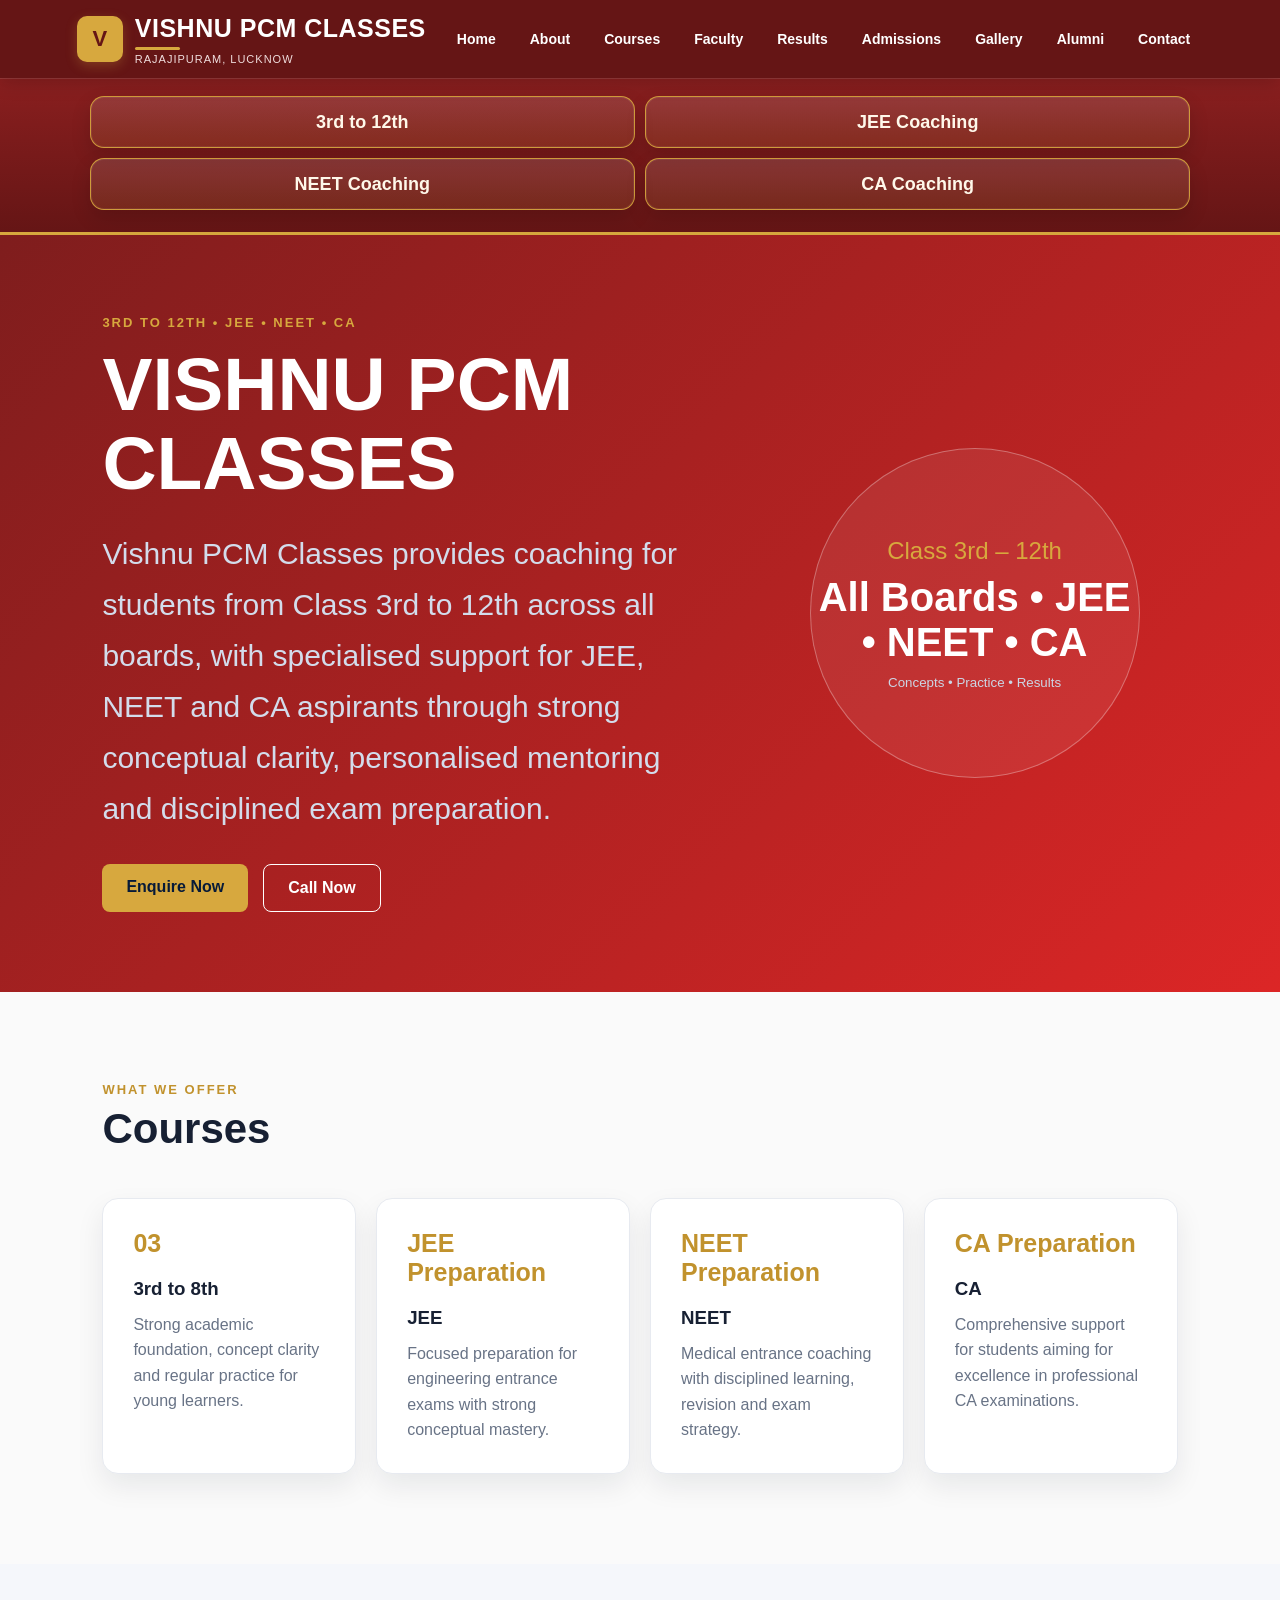
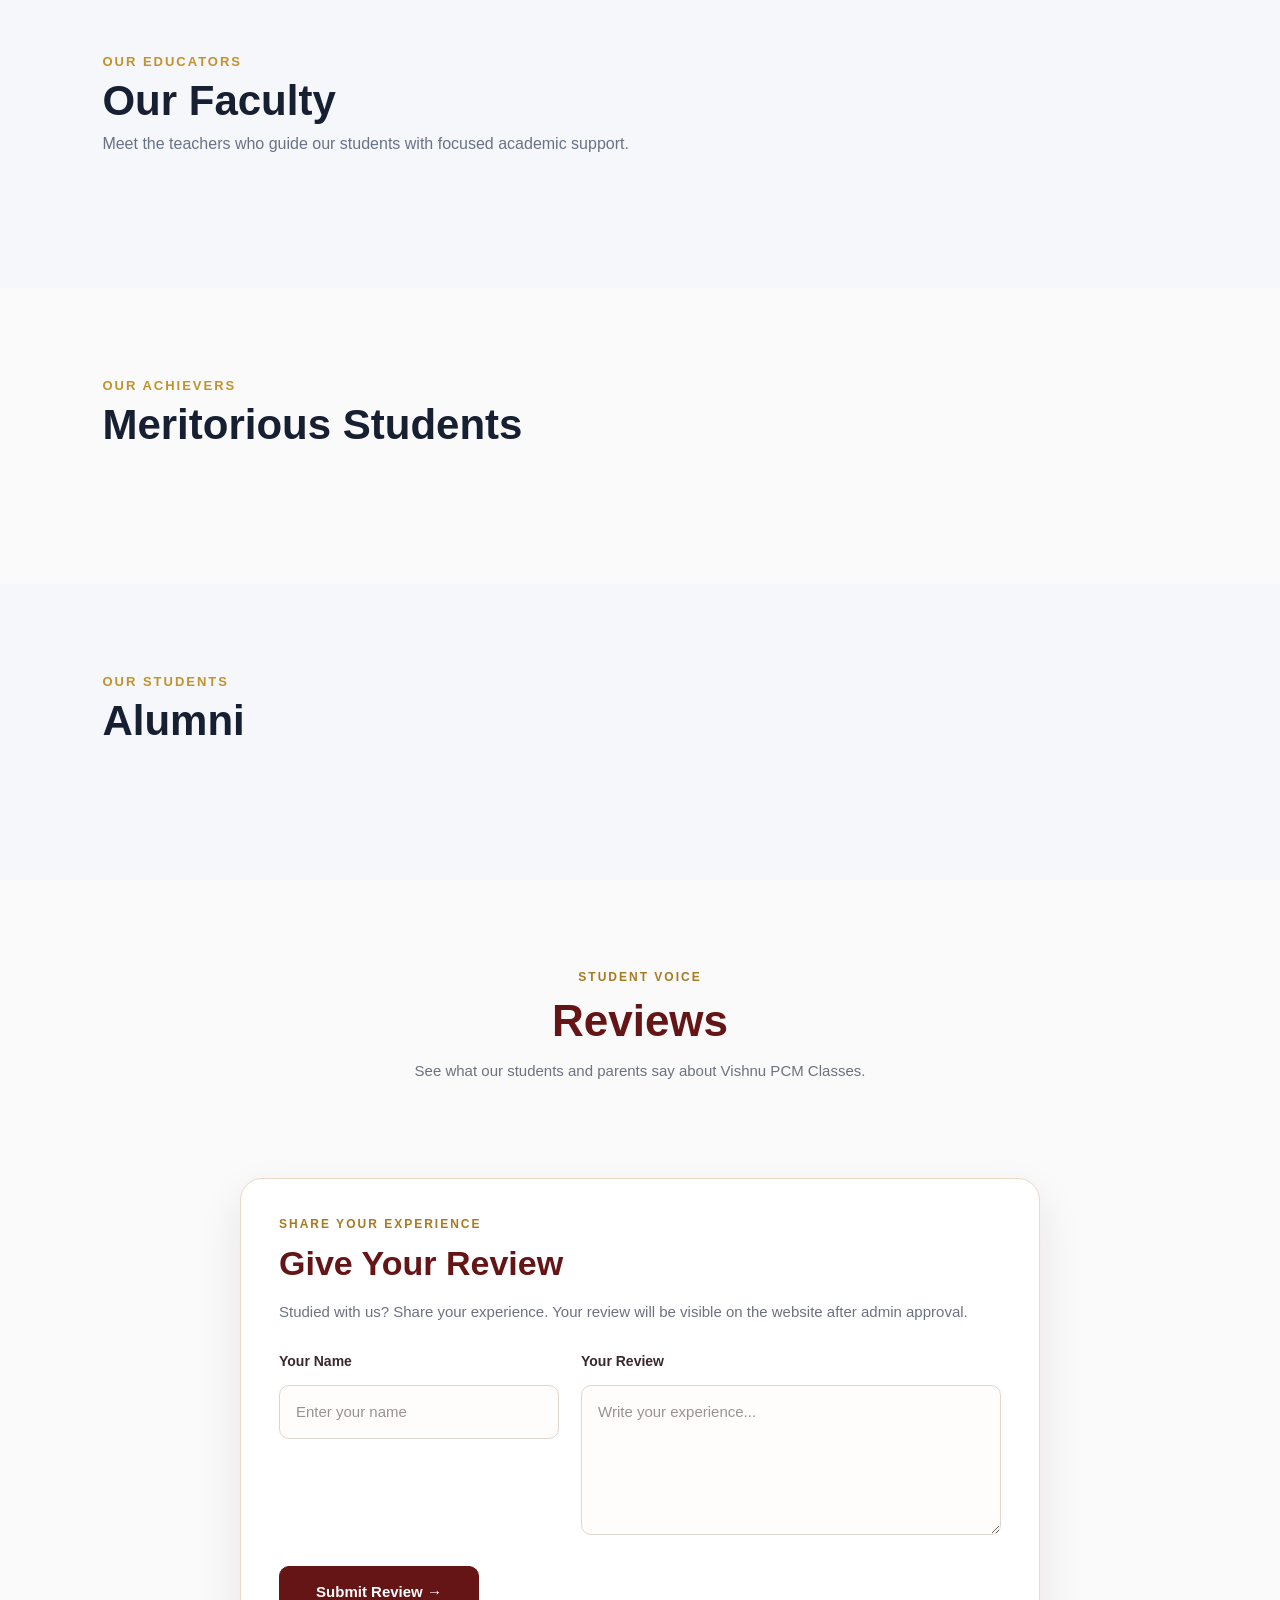
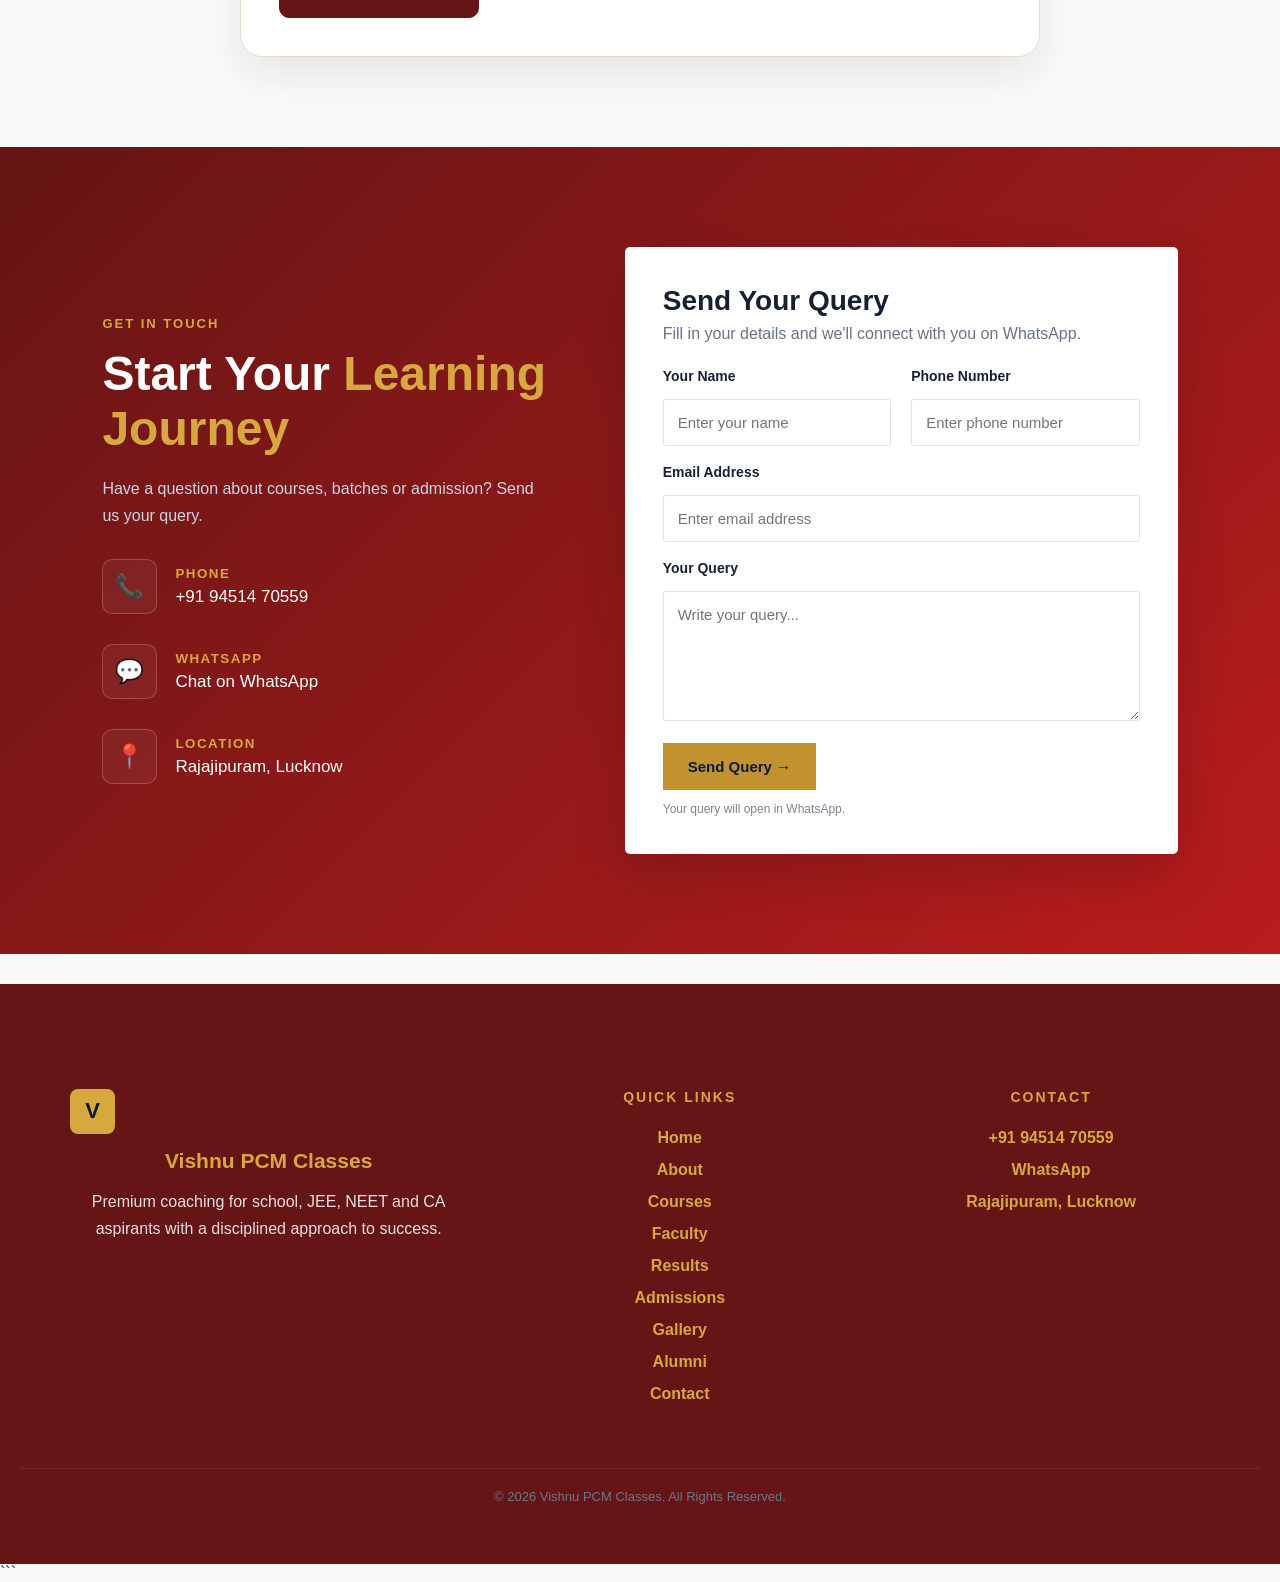
==== commit ca3287ba: "html" ====
--- a/index.html
+++ b/index.html
@@ -1,4 +1,3 @@
-```html
 <!DOCTYPE html>
 <html lang="en">
 <head>
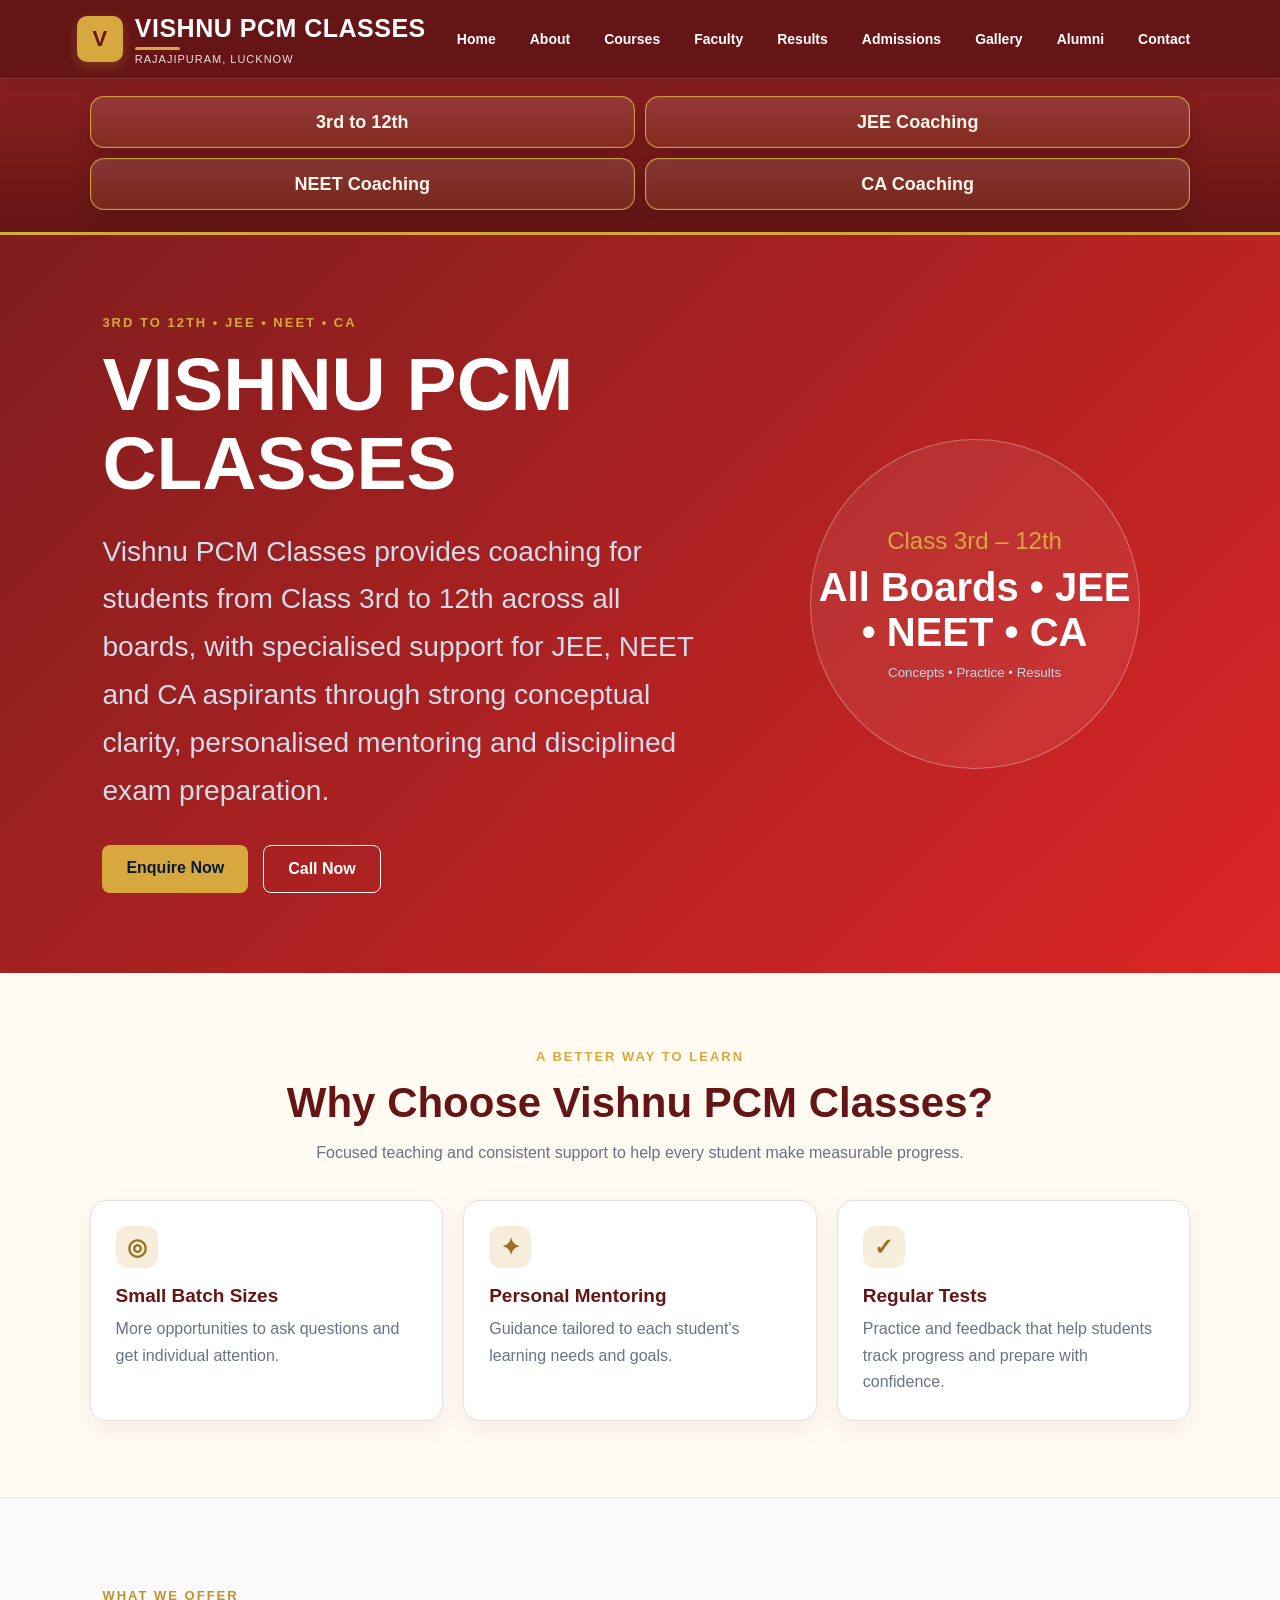
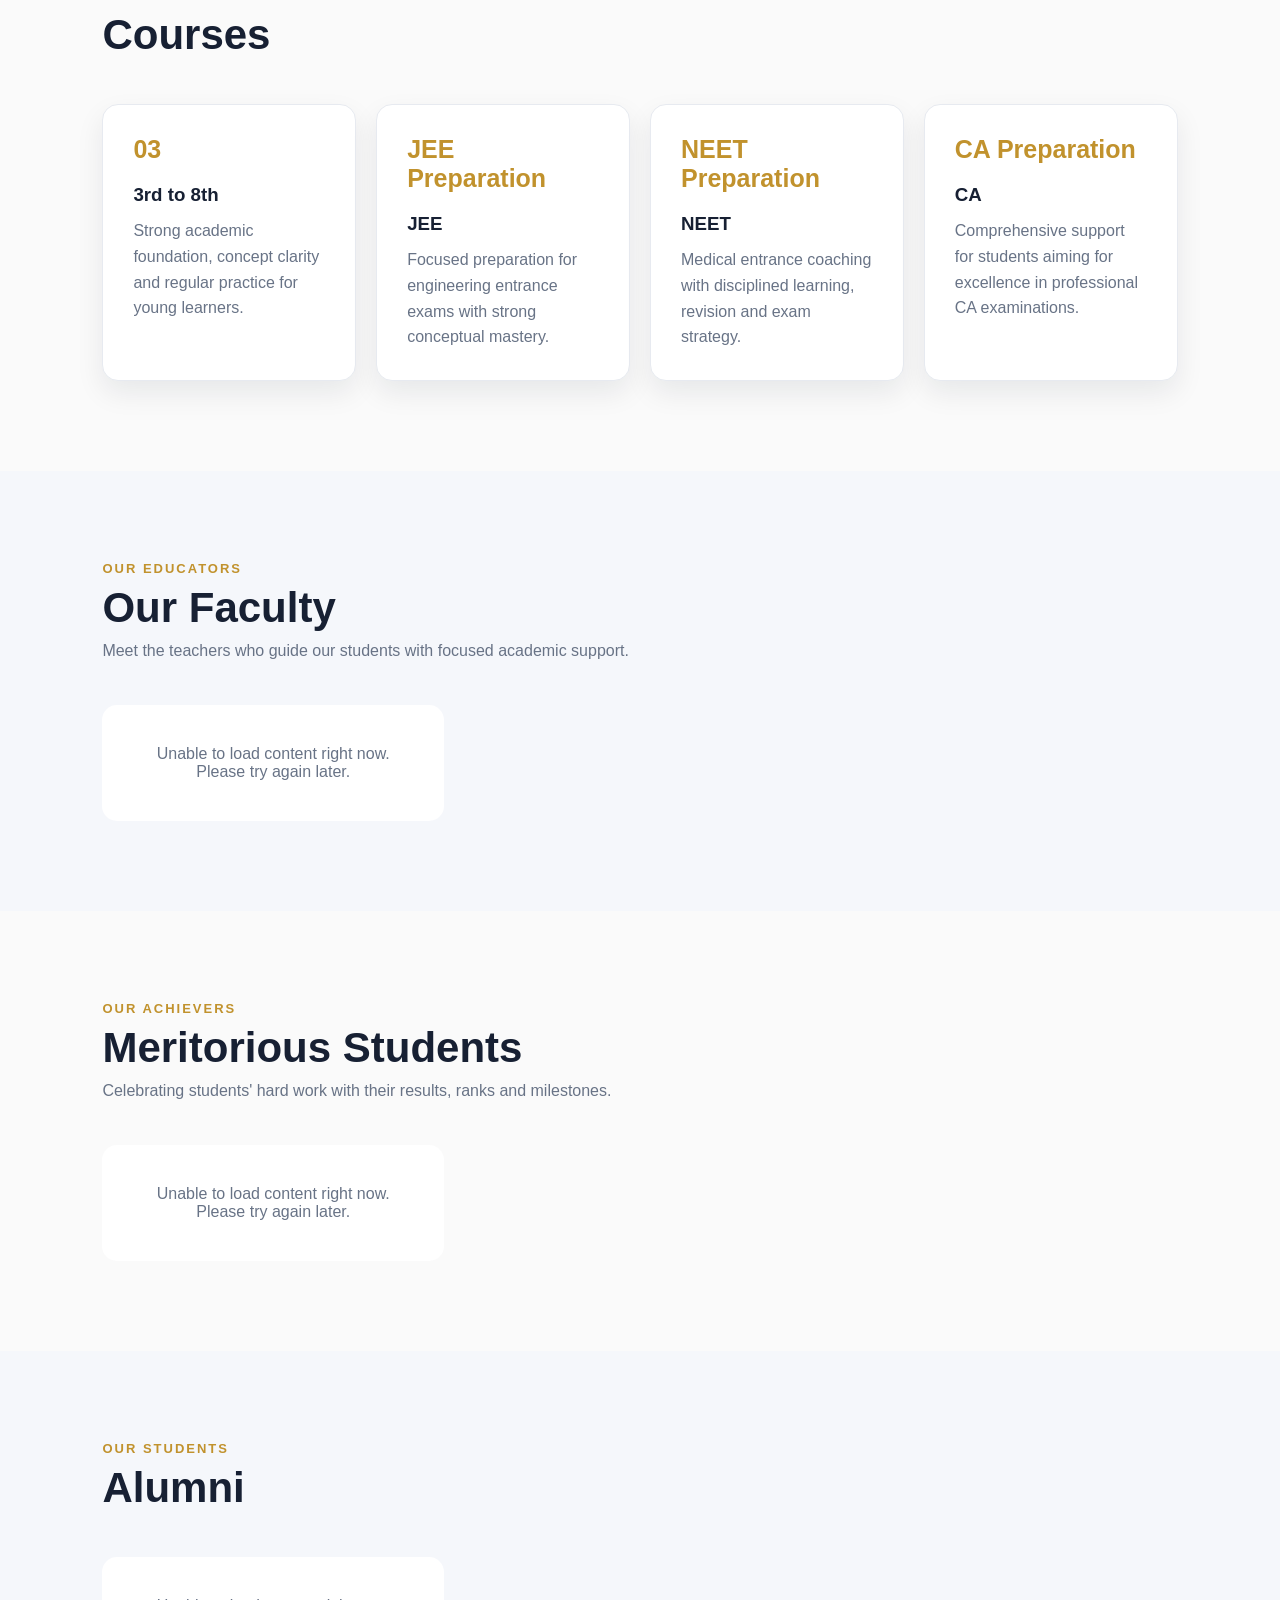
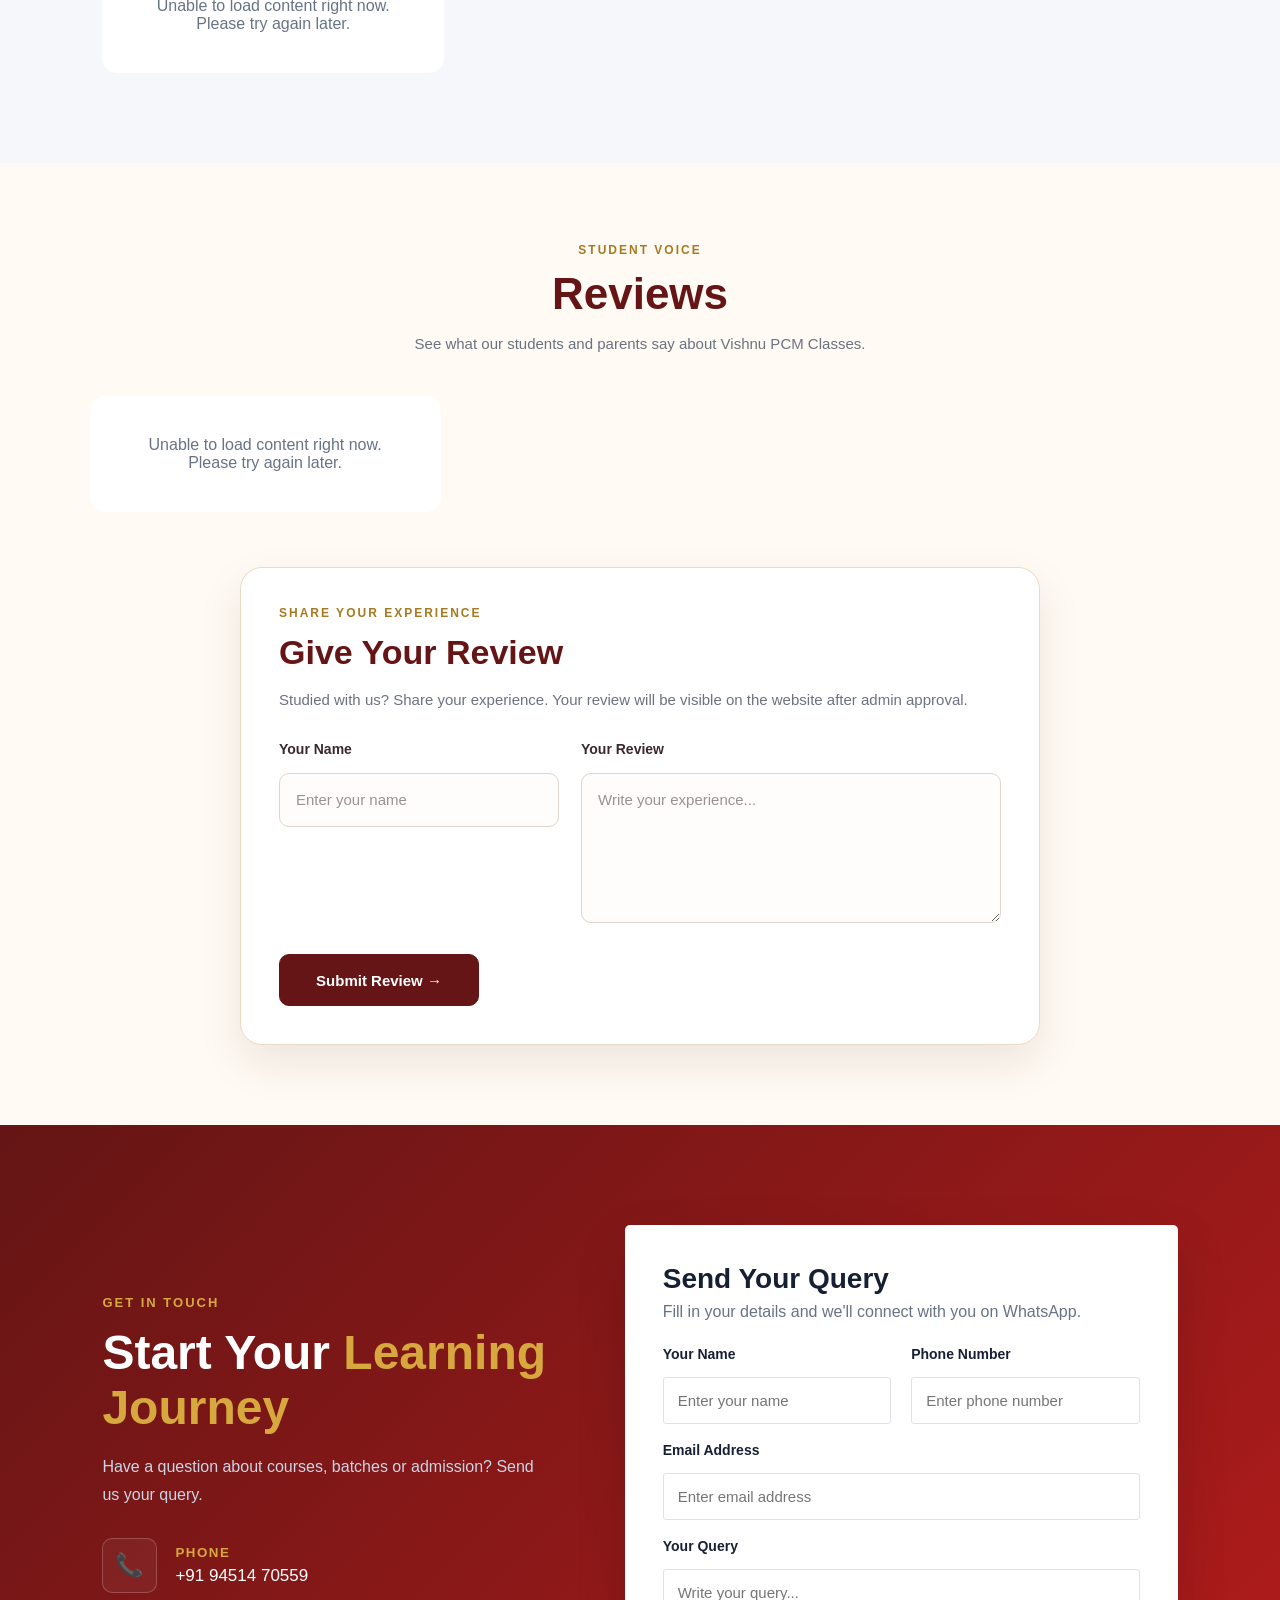
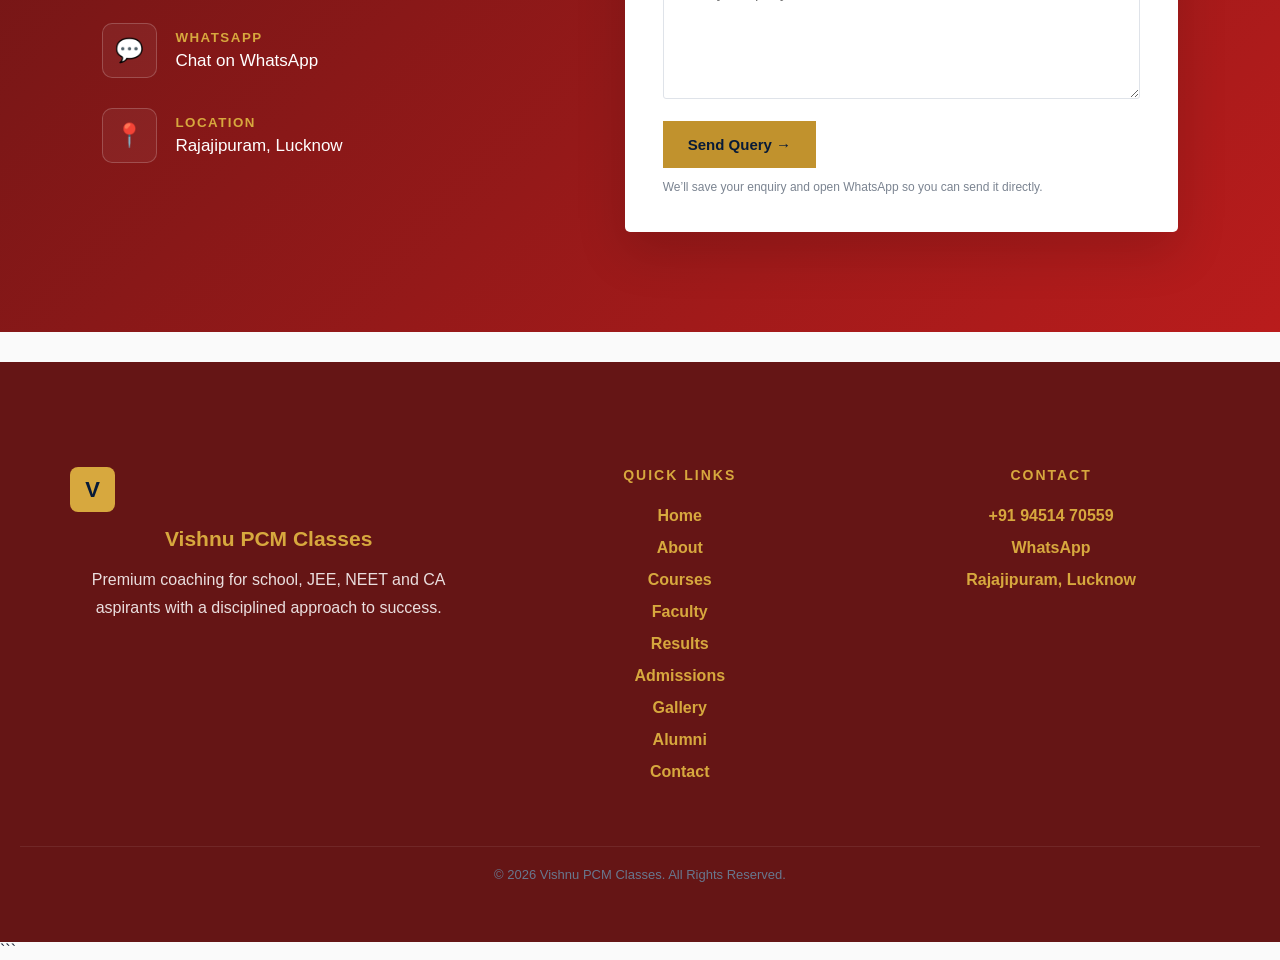
==== commit d109ba1d: "changes" ====
--- a/index.html
+++ b/index.html
@@ -1,6 +1,16 @@
 <!DOCTYPE html>
 <html lang="en">
 <head>
+    
+    <!-- Google Analytics -->
+    <script async src="https://www.googletagmanager.com/gtag/js?id=G-8YW1X86LKN"></script>
+    <script>
+      window.dataLayer = window.dataLayer || [];
+      function gtag(){dataLayer.push(arguments);}
+      gtag('js', new Date());
+      gtag('config', 'G-8YW1X86LKN');
+    </script>
+
     <meta name="google-site-verification" content="hUzr0kdokKhBZTKZineCiFDHk847kiMpX3e9d4wVhzk">
     <meta charset="UTF-8">
     <meta name="viewport" content="width=device-width, initial-scale=1.0">
@@ -10,6 +20,7 @@
     <meta name="keywords" content="Vishnu PCM Classes, coaching in Rajajipuram, 3rd to 12th classes, JEE coaching, NEET coaching, CA coaching, commerce coaching Lucknow">
     <meta name="author" content="Vishnu PCM Classes">
     <meta name="robots" content="index, follow">
+    <meta name="api-base-url" content="https://vishnu-pcm-admin.onrender.com">
 
     <link rel="canonical" href="https://vishnupcmwebsite.vercel.app/">
 
@@ -18,28 +29,59 @@
     <meta property="og:type" content="website">
     <meta property="og:url" content="https://vishnupcmwebsite.vercel.app/">
     <meta property="og:site_name" content="Vishnu PCM Classes">
-
-    <link rel="stylesheet" href="style.css?v=11">
-
-    <script type="application/ld+json">
-    {
-        "@context": "https://schema.org",
-        "@type": "EducationalOrganization",
-        "name": "Vishnu PCM Classes",
-        "url": "https://vishnupcmwebsite.vercel.app/",
-        "telephone": "+91 94514 70559",
-        "description": "Vishnu PCM Classes provides coaching from Class 3rd to 12th, along with JEE, NEET and CA preparation in Rajajipuram, Lucknow with focused academic guidance.",
-        "address": {
-            "@type": "PostalAddress",
-            "addressLocality": "Rajajipuram",
-            "addressRegion": "Uttar Pradesh",
-            "addressCountry": "IN"
-        },
-        "areaServed": {
-            "@type": "City",
-            "name": "Lucknow"
-        }
-    }
+    <meta property="og:locale" content="en_IN">
+    <meta property="og:image" content="https://vishnupcmwebsite.vercel.app/images/og-vishnu-pcm.png">
+    <meta property="og:image:alt" content="Vishnu PCM Classes in Rajajipuram, Lucknow">
+    <meta name="twitter:card" content="summary_large_image">
+    <meta name="twitter:title" content="Vishnu PCM Classes | Coaching in Rajajipuram, Lucknow">
+    <meta name="twitter:description" content="Focused coaching for Classes 3rd to 12th, JEE, NEET and CA in Lucknow.">
+    <meta name="twitter:image" content="https://vishnupcmwebsite.vercel.app/images/og-vishnu-pcm.png">
+    <meta name="theme-color" content="#651515">
+
+    <link rel="stylesheet" href="style.css?v=12">
+
+    <script>
+        (function () {
+            const configuredUrl = window.VISHNU_CONFIG && window.VISHNU_CONFIG.siteUrl;
+            const currentUrl = window.location.protocol.startsWith("http")
+                ? window.location.origin
+                : "https://vishnupcmwebsite.vercel.app";
+            const siteUrl = (configuredUrl || currentUrl).replace(/\/+$/, "");
+            const canonicalUrl = `${siteUrl}/`;
+
+            document.querySelector('link[rel="canonical"]').href = canonicalUrl;
+            document.querySelector('meta[property="og:url"]').content = canonicalUrl;
+            document.querySelector('meta[property="og:image"]').content =
+                `${siteUrl}/images/og-vishnu-pcm.png`;
+            document.querySelector('meta[name="twitter:image"]').content =
+                `${siteUrl}/images/og-vishnu-pcm.png`;
+
+            const structuredData = {
+                "@context": "https://schema.org",
+                "@type": ["EducationalOrganization", "LocalBusiness"],
+                name: "Vishnu PCM Classes",
+                url: canonicalUrl,
+                image: `${siteUrl}/images/og-vishnu-pcm.png`,
+                telephone: "+91 94514 70559",
+                description: "Coaching for Classes 3rd to 12th, JEE, NEET and CA in Rajajipuram, Lucknow, with focused academic guidance.",
+                address: {
+                    "@type": "PostalAddress",
+                    addressLocality: "Rajajipuram",
+                    addressRegion: "Uttar Pradesh",
+                    addressCountry: "IN"
+                },
+                areaServed: {
+                    "@type": "City",
+                    name: "Lucknow"
+                },
+                sameAs: ["https://wa.me/919451470559"]
+            };
+
+            const schemaElement = document.createElement("script");
+            schemaElement.type = "application/ld+json";
+            schemaElement.textContent = JSON.stringify(structuredData);
+            document.head.appendChild(schemaElement);
+        })();
     </script>
 </head>
 
@@ -72,6 +114,13 @@
     </nav>
 </header>
 
+<div class="mobile-cta-bar" aria-label="Contact Vishnu PCM Classes">
+    <a class="mobile-cta-call" href="tel:+919451470559">Call Now</a>
+    <a class="mobile-cta-whatsapp" href="https://wa.me/919451470559" target="_blank" rel="noopener noreferrer">
+        WhatsApp Chat
+    </a>
+</div>
+
 <div class="course-strip" aria-label="Course categories">
     <div class="course-strip-inner">
         <a href="contact.html" style="font-size:18px;">3rd to 12th</a>
@@ -86,7 +135,7 @@
         <p class="eyebrow">3RD TO 12TH • JEE • NEET • CA</p>
         <h1>VISHNU PCM CLASSES</h1>
 
-        <p class="hero-text" style="font-size:30px;">
+        <p class="hero-text">
             Vishnu PCM Classes provides coaching for students from Class
             3rd to 12th across all boards, with specialised support for JEE,
             NEET and CA aspirants through strong conceptual clarity,
@@ -104,6 +153,33 @@
             <span>Class 3rd – 12th</span>
             <strong>All Boards • JEE • NEET • CA</strong>
             <small>Concepts • Practice • Results</small>
+        </div>
+    </div>
+</section>
+
+<section class="why-choose-section" aria-labelledby="whyChooseHeading">
+    <div class="why-choose-inner">
+        <div class="why-choose-heading">
+            <p class="eyebrow">A BETTER WAY TO LEARN</p>
+            <h2 id="whyChooseHeading">Why Choose Vishnu PCM Classes?</h2>
+            <p>Focused teaching and consistent support to help every student make measurable progress.</p>
+        </div>
+        <div class="why-choose-grid">
+            <article class="why-choose-card">
+                <span aria-hidden="true">◎</span>
+                <h3>Small Batch Sizes</h3>
+                <p>More opportunities to ask questions and get individual attention.</p>
+            </article>
+            <article class="why-choose-card">
+                <span aria-hidden="true">✦</span>
+                <h3>Personal Mentoring</h3>
+                <p>Guidance tailored to each student's learning needs and goals.</p>
+            </article>
+            <article class="why-choose-card">
+                <span aria-hidden="true">✓</span>
+                <h3>Regular Tests</h3>
+                <p>Practice and feedback that help students track progress and prepare with confidence.</p>
+            </article>
         </div>
     </div>
 </section>
@@ -156,6 +232,9 @@
     <div class="section-title">
         <p>OUR ACHIEVERS</p>
         <h2>Meritorious Students</h2>
+        <p class="section-description">
+            Celebrating students' hard work with their results, ranks and milestones.
+        </p>
     </div>
     <div id="toppersGrid" class="people-grid"></div>
 </section>
@@ -292,8 +371,11 @@
                         <label for="queryName">Your Name</label>
                         <input
                             id="queryName"
+                            name="name"
                             type="text"
                             placeholder="Enter your name"
+                            maxlength="100"
+                            autocomplete="name"
                             required
                         >
                     </div>
@@ -302,8 +384,12 @@
                         <label for="queryPhone">Phone Number</label>
                         <input
                             id="queryPhone"
+                            name="phone"
                             type="tel"
                             placeholder="Enter phone number"
+                            inputmode="tel"
+                            autocomplete="tel"
+                            maxlength="30"
                             required
                         >
                     </div>
@@ -312,14 +398,19 @@
                 <label for="queryEmail">Email Address</label>
                 <input
                     id="queryEmail"
+                    name="email"
                     type="email"
                     placeholder="Enter email address"
+                    autocomplete="email"
+                    maxlength="254"
                 >
 
                 <label for="queryMessage">Your Query</label>
                 <textarea
                     id="queryMessage"
+                    name="message"
                     placeholder="Write your query..."
+                    maxlength="2000"
                     required
                 ></textarea>
 
@@ -328,8 +419,9 @@
                 </button>
 
                 <small class="form-note">
-                    Your query will open in WhatsApp.
+                    We’ll save your enquiry and open WhatsApp so you can send it directly.
                 </small>
+                <p id="queryFormMessage" class="query-form-message" aria-live="polite"></p>
             </form>
         </div>
 
--- a/style.css
+++ b/style.css
@@ -1680,7 +1680,186 @@
     }
 
 }
-
+/* Homepage trust and mobile conversion components */
+.why-choose-section {
+    padding: 76px 7%;
+    background: #fffaf2;
+    border-bottom: 1px solid #f1e6d2;
+}
+
+.why-choose-inner {
+    max-width: 1200px;
+    margin: 0 auto;
+}
+
+.why-choose-heading {
+    max-width: 720px;
+    margin: 0 auto 34px;
+    text-align: center;
+}
+
+.why-choose-heading h2 {
+    margin-bottom: 12px;
+    color: #651515;
+    font-size: clamp(28px, 4vw, 42px);
+    line-height: 1.15;
+}
+
+.why-choose-heading > p:last-child {
+    color: #687386;
+    font-size: 16px;
+    line-height: 1.7;
+}
+
+.why-choose-grid {
+    display: grid;
+    grid-template-columns: repeat(3, minmax(0, 1fr));
+    gap: 20px;
+}
+
+.why-choose-card {
+    padding: 25px;
+    background: #ffffff;
+    border: 1px solid #eadede;
+    border-radius: 16px;
+    box-shadow: 0 8px 24px rgba(101, 21, 21, 0.06);
+}
+
+.why-choose-card > span {
+    display: grid;
+    width: 42px;
+    height: 42px;
+    margin-bottom: 17px;
+    place-items: center;
+    background: #f6eddb;
+    border-radius: 12px;
+    color: #9b7121;
+    font-size: 23px;
+    font-weight: 800;
+}
+
+.why-choose-card h3 {
+    margin-bottom: 9px;
+    color: #651515;
+    font-size: 19px;
+}
+
+.why-choose-card p {
+    color: #687386;
+    line-height: 1.65;
+}
+
+.person-info .achievement-badges {
+    display: flex;
+    flex-wrap: wrap;
+    gap: 8px;
+    margin: 14px 0 5px;
+}
+
+.achievement-badge {
+    display: inline-flex;
+    align-items: center;
+    padding: 6px 10px;
+    border: 1px solid #ead8ad;
+    border-radius: 999px;
+    background: #fff9e9;
+    color: #795712;
+    font-size: 12px;
+    font-weight: 700;
+    line-height: 1.3;
+}
+
+.query-form-message {
+    display: none;
+    margin-top: 14px;
+    padding: 11px 13px;
+    border-radius: 9px;
+    font-size: 14px;
+    line-height: 1.5;
+}
+
+.query-form-message:not(:empty) {
+    display: block;
+}
+
+.query-form-message.error {
+    border: 1px solid #fecaca;
+    background: #fef2f2;
+    color: #991b1b;
+}
+
+.query-form-message.success {
+    border: 1px solid #bce5c8;
+    background: #eaf7ee;
+    color: #176534;
+}
+
+.mobile-cta-bar {
+    display: none;
+}
+
+@media (max-width: 700px) {
+    .why-choose-section {
+        padding: 55px 6%;
+    }
+
+    .why-choose-grid {
+        grid-template-columns: 1fr;
+        gap: 13px;
+    }
+
+    .why-choose-card {
+        padding: 20px;
+    }
+
+    .mobile-cta-bar {
+        position: fixed;
+        z-index: 1001;
+        right: 0;
+        bottom: 0;
+        left: 0;
+        display: grid;
+        grid-template-columns: 1fr 1.35fr;
+        gap: 10px;
+        padding: 10px 5% calc(10px + env(safe-area-inset-bottom));
+        background: rgba(255, 255, 255, 0.97);
+        border-top: 1px solid #eadede;
+        box-shadow: 0 -8px 24px rgba(23, 32, 51, 0.12);
+        backdrop-filter: blur(12px);
+    }
+
+    .mobile-cta-bar a {
+        display: inline-flex;
+        min-height: 46px;
+        align-items: center;
+        justify-content: center;
+        border-radius: 10px;
+        font-size: 14px;
+        font-weight: 800;
+    }
+
+    .mobile-cta-call {
+        border: 1px solid #651515;
+        color: #651515;
+    }
+
+    .mobile-cta-whatsapp {
+        background: #167d4a;
+        color: #ffffff;
+    }
+
+    body {
+        padding-bottom: calc(66px + env(safe-area-inset-bottom));
+    }
+}
+
+@media (prefers-reduced-motion: reduce) {
+    header.site-header nav#mainNav,
+    header.site-header.mobile-open nav#mainNav {
+        transition: none;
+        transform: none;
+    }
+}
 
 /* =========================================================
    INNER PAGES CSS
@@ -2378,7 +2557,6 @@
     }
 
 }
-```css
 /* =========================================
    REVIEW SECTION
 ========================================= */
@@ -2432,6 +2610,18 @@
     border-radius: 16px;
     box-shadow: 0 8px 24px rgba(70, 35, 15, 0.06);
     overflow-wrap: anywhere;
+}
+
+.review-approved-label {
+    display: inline-flex;
+    margin-bottom: 12px;
+    padding: 5px 9px;
+    border-radius: 999px;
+    background: #edf7ef;
+    color: #28643d;
+    font-size: 10px;
+    font-weight: 800;
+    letter-spacing: 0.5px;
 }
 
 .review-card h3,
@@ -2694,4 +2884,93 @@
     .review-submit-btn {
         width: 100%;
     }
-}+}
+
+/* =========================================
+   WEBSITE PERFORMANCE AND VISIBILITY FIX
+========================================= */
+
+/* Prevent content from remaining invisible */
+.reveal-on-scroll:not(.is-visible) {
+    opacity: 1;
+    transform: none;
+}
+
+/* Improve image rendering */
+img {
+    max-width: 100%;
+}
+
+/* Faculty, topper and alumni images */
+.faculty-card img,
+.person-card img {
+    display: block;
+    max-width: 100%;
+    height: auto;
+    object-fit: cover;
+}
+
+/* Prevent image layout shifts */
+.faculty-card img {
+    aspect-ratio: 1 / 1;
+}
+
+.person-card img {
+    aspect-ratio: 1 / 1;
+}
+
+/* Avoid unnecessary animation on small screens */
+@media (max-width: 768px) {
+    .reveal-on-scroll {
+        transition-duration: 0.25s;
+    }
+
+    .course-card,
+    .faculty-card,
+    .person-card,
+    .review-card {
+        transition-duration: 0.25s;
+    }
+}
+
+/* Respect reduced-motion preferences */
+@media (prefers-reduced-motion: reduce) {
+    *,
+    *::before,
+    *::after {
+        animation-duration: 0.01ms !important;
+        animation-iteration-count: 1 !important;
+        transition-duration: 0.01ms !important;
+        scroll-behavior: auto !important;
+    }
+
+    .reveal-on-scroll {
+        opacity: 1 !important;
+        transform: none !important;
+    }
+}
+
+@media (max-width: 700px) {
+    header.site-header nav#mainNav {
+        display: flex !important;
+        visibility: hidden;
+        opacity: 0;
+        transform: translateY(-10px);
+        pointer-events: none;
+        transition:
+            opacity 0.22s ease,
+            transform 0.22s ease,
+            visibility 0s linear 0.22s;
+    }
+
+    header.site-header.mobile-open nav#mainNav {
+        visibility: visible;
+        opacity: 1;
+        transform: translateY(0);
+        pointer-events: auto;
+        transition:
+            opacity 0.22s ease,
+            transform 0.22s ease,
+            visibility 0s;
+    }
+}
